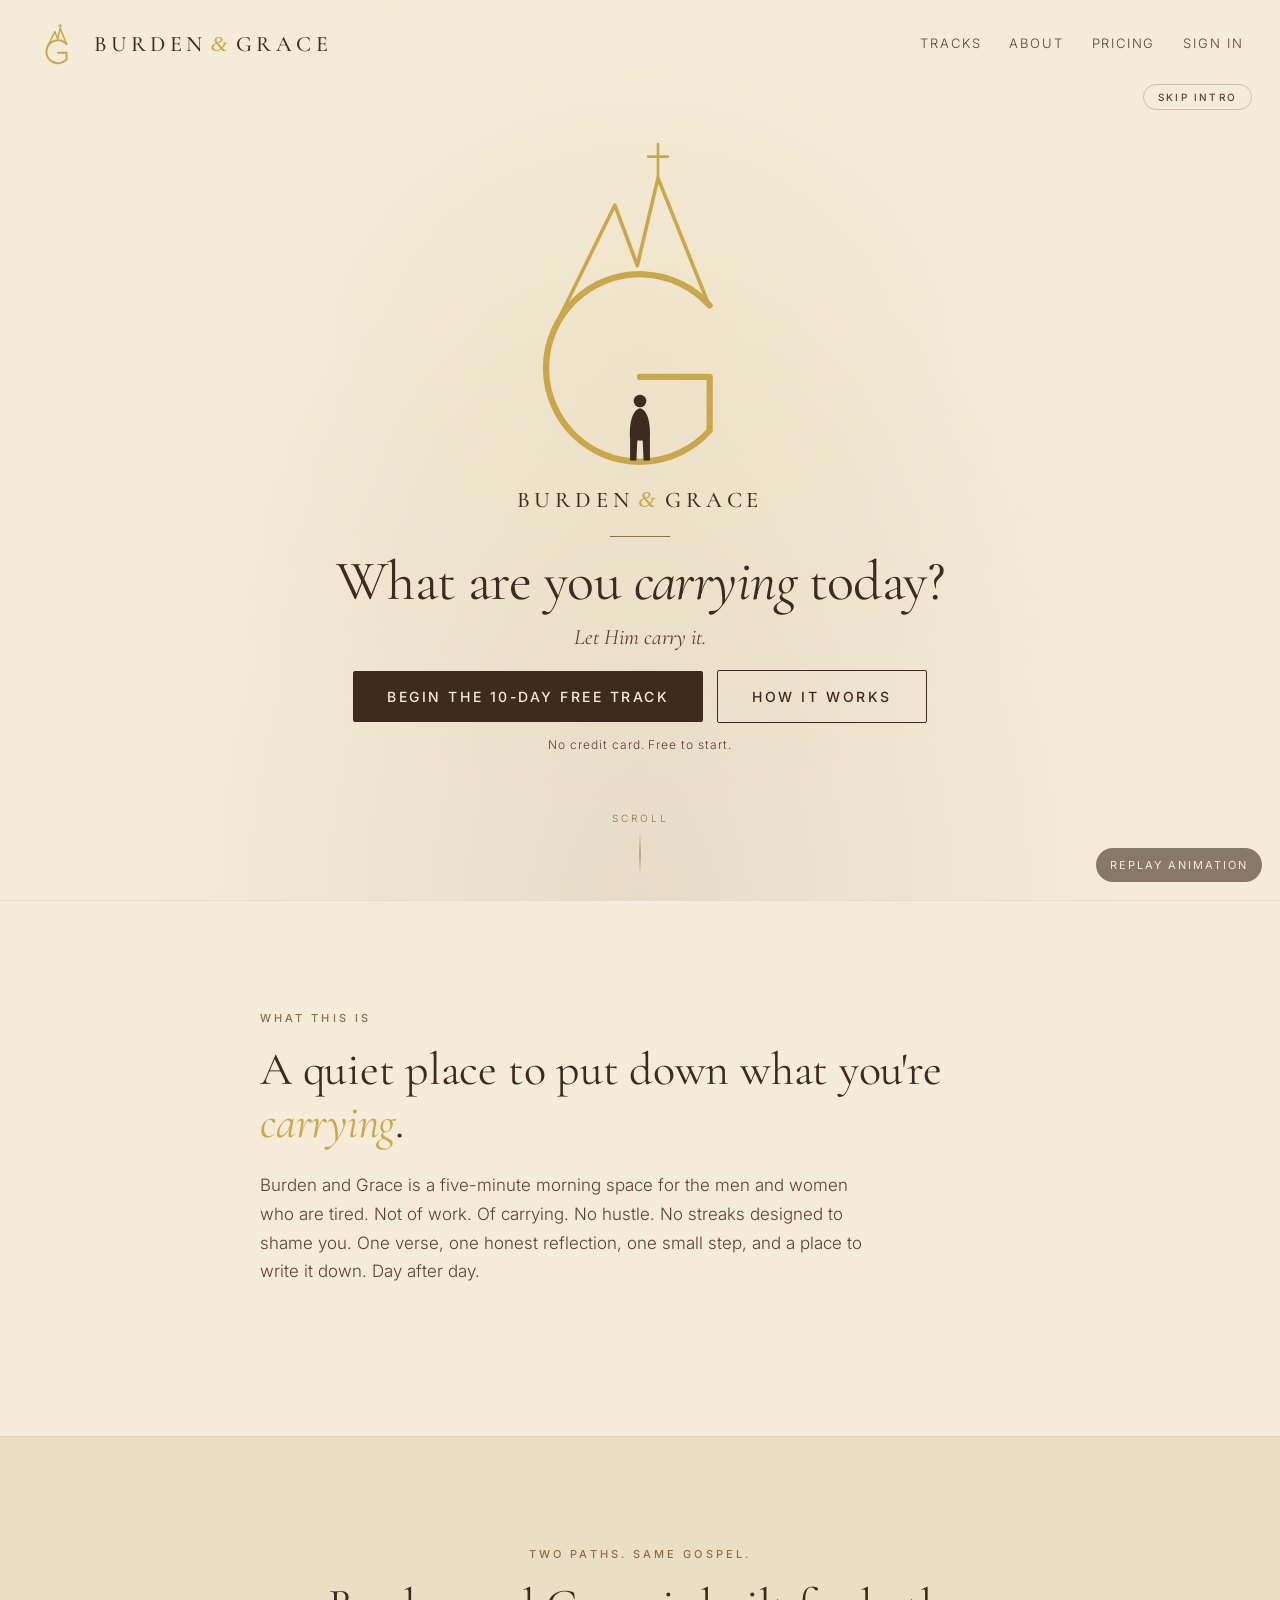
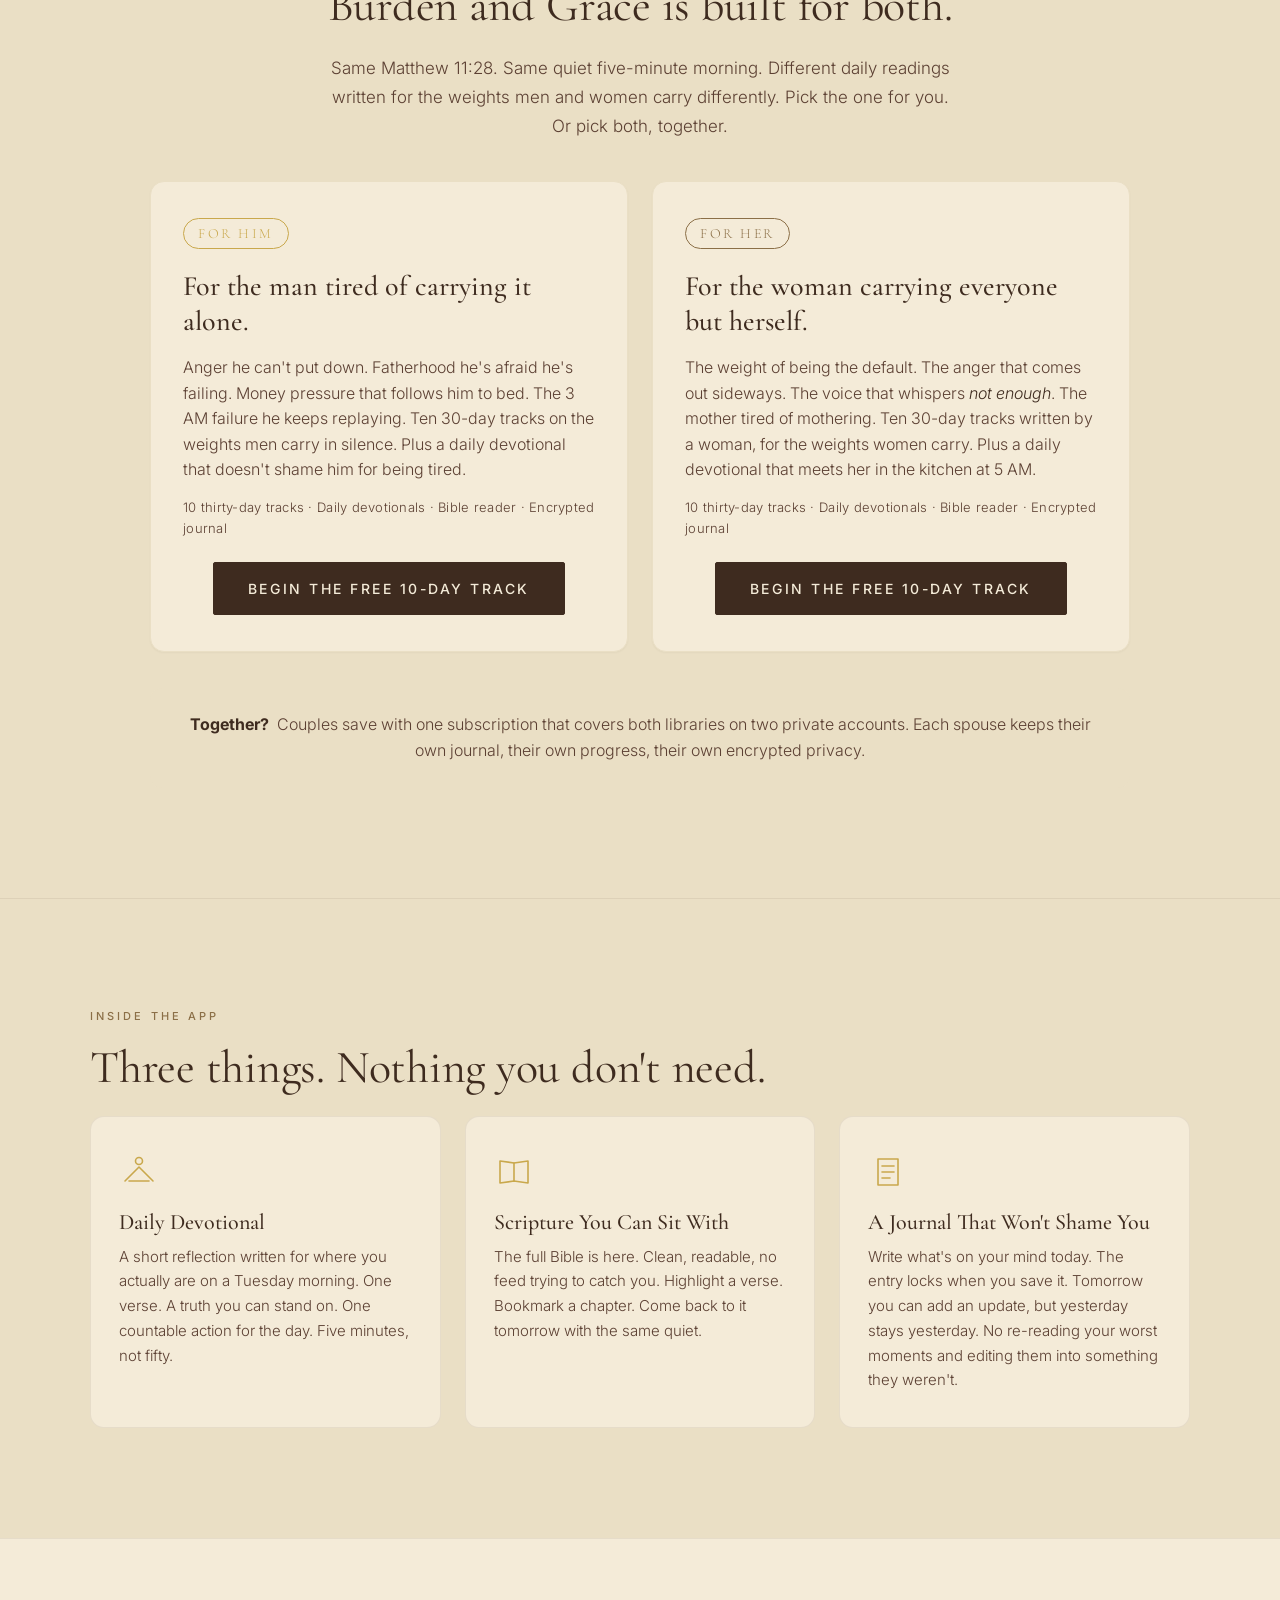
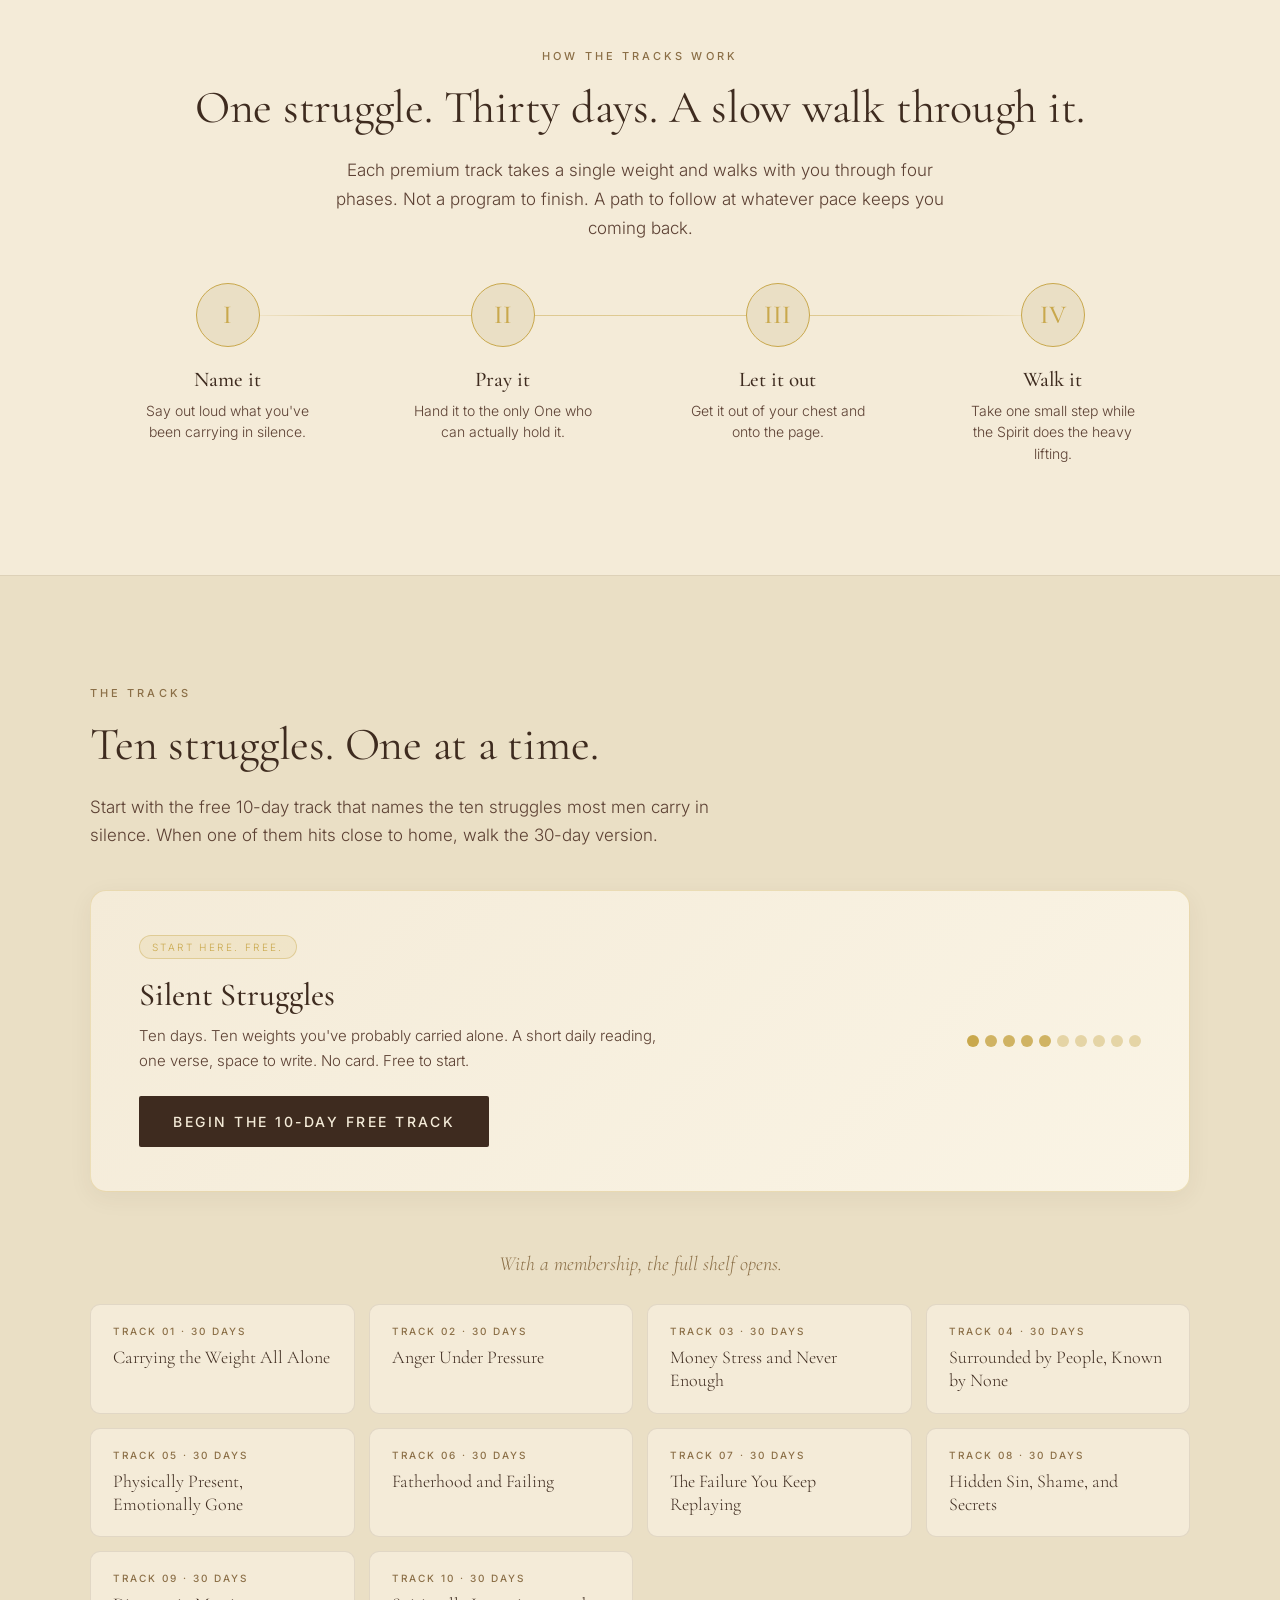
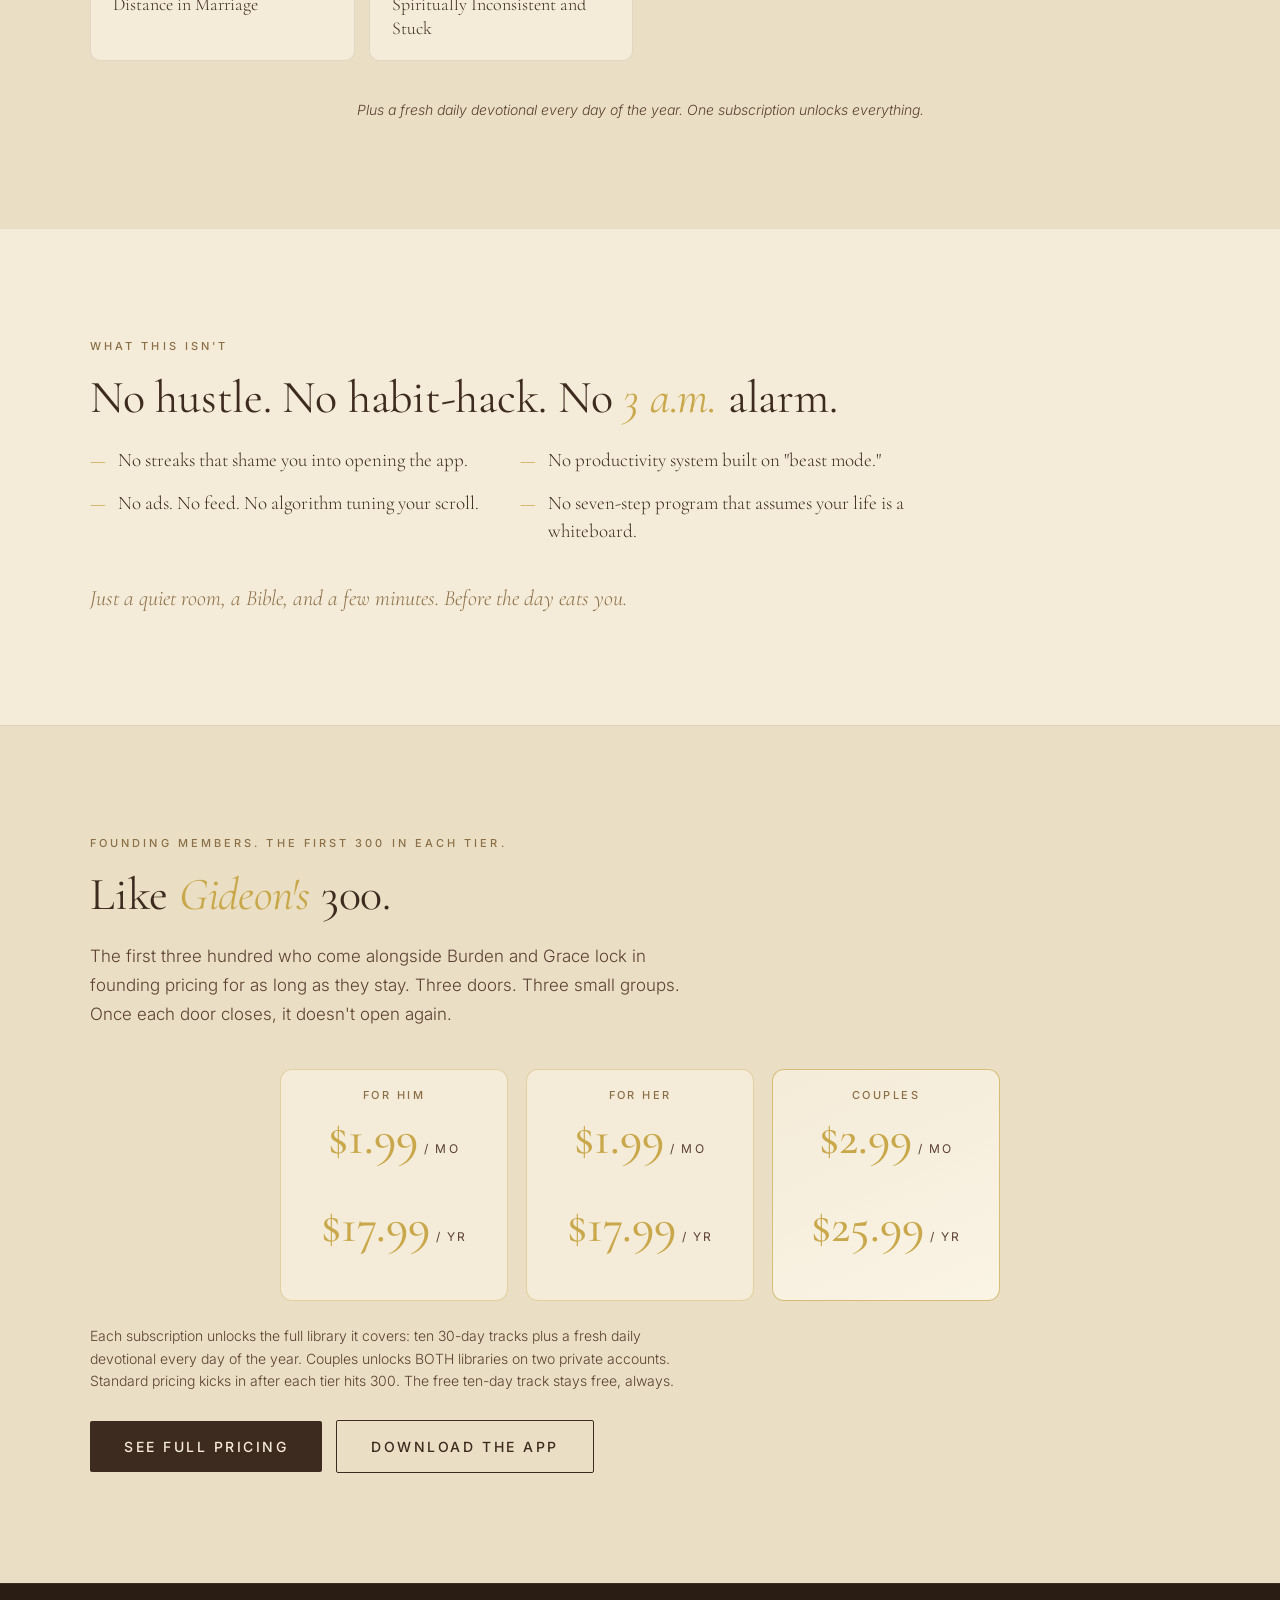
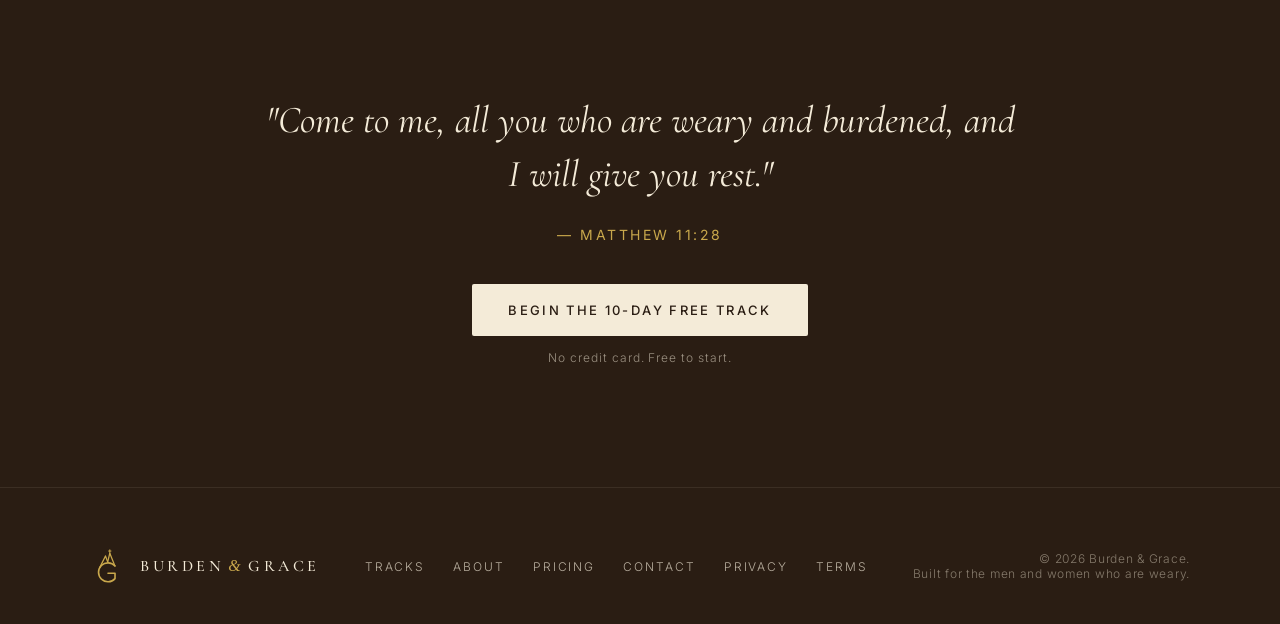
==== index.html @ aeecb47a "Diptych fixes: stronger centering, matching button colors+centering, replace single-tier homepage Gi" ====
<!DOCTYPE html>
<html lang="en">
<head>
<meta charset="UTF-8" />
<meta name="viewport" content="width=device-width, initial-scale=1.0" />
<title>Burden &amp; Grace — A Christian Devotional App for Men and Women Who Are Tired of Carrying</title>
<meta name="description" content="A five-minute morning devotional app for Christian men and women. One verse, one honest reflection, a journal that won't shame you. Free 10-day Silent Struggles track. No credit card.">
<meta name="keywords" content="Christian devotional, devotional for men, devotional for women, men's devotional app, women's devotional app, daily devotional, Bible app, Christian journal app, couples devotional, Matthew 11:28">
<meta name="author" content="Burden &amp; Grace">
<meta name="robots" content="index, follow, max-snippet:-1, max-image-preview:large">
<link rel="canonical" href="https://burdenandgrace.com/">

<!-- Open Graph (Facebook, LinkedIn, iMessage, Slack link previews) -->
<meta property="og:type" content="website">
<meta property="og:site_name" content="Burden &amp; Grace">
<meta property="og:title" content="Burden &amp; Grace — A Christian Devotional App for Men and Women Who Are Tired of Carrying">
<meta property="og:description" content="A five-minute morning devotional for the men and women who are weary. One verse, one honest reflection, a journal that won't shame you. Free 10-day track. No credit card.">
<meta property="og:url" content="https://burdenandgrace.com/">
<meta property="og:image" content="https://burdenandgrace.com/og-image.png">
<meta property="og:image:width" content="1200">
<meta property="og:image:height" content="630">
<meta property="og:image:alt" content="Burden &amp; Grace — Christian devotional app for men and women">
<meta property="og:locale" content="en_US">

<!-- Twitter / X card -->
<meta name="twitter:card" content="summary_large_image">
<meta name="twitter:title" content="Burden &amp; Grace — A Christian Devotional App for Men and Women">
<meta name="twitter:description" content="Five minutes a morning. One verse. An honest reflection. A journal that won't shame you. Built for the men and women who are weary. Free 10-day track.">
<meta name="twitter:image" content="https://burdenandgrace.com/og-image.png">

<!-- Theme color (mobile browser chrome) -->
<meta name="theme-color" content="#F4EAD5">

<link rel="icon" type="image/svg+xml" href="favicon.svg">
<link rel="preconnect" href="https://fonts.googleapis.com">
<link rel="preconnect" href="https://fonts.gstatic.com" crossorigin>
<link href="https://fonts.googleapis.com/css2?family=Cormorant+Garamond:ital,wght@0,400;0,500;0,600;1,400&family=Inter:wght@300;400;500;600&display=swap" rel="stylesheet">
<link rel="stylesheet" href="site.css?v=4">
<script src="waitlist.js" defer></script>
<style>
  /* ===== Home-only: hero, logo animation, drifting words ===== */

  /* On the home page, nav overlays the hero — the overlay modifier is applied inline */
  .home-hero {
    position: relative;
    min-height: 100vh;
    width: 100%;
    display: grid;
    place-items: center;
    overflow: hidden;
    padding: 110px 24px 80px;
  }
  .home-hero::before {
    content: "";
    position: absolute; inset: 0;
    background:
      radial-gradient(ellipse at 50% 40%, rgba(201,168,76,0.08), transparent 60%),
      radial-gradient(ellipse at 50% 100%, rgba(139,111,71,0.12), transparent 55%);
    pointer-events: none;
  }

  /* drifting weight-words */
  .drift { position: absolute; inset: 0; pointer-events: none; overflow: hidden; z-index: 1; }
  .drift span {
    position: absolute;
    font-family: "Cormorant Garamond", Georgia, serif;
    font-style: italic;
    font-weight: 600;
    color: var(--coffee);
    opacity: 0;
    white-space: nowrap;
    transform: translateY(40px);
    animation-name: drift-up;
    animation-timing-function: cubic-bezier(0.22, 0.61, 0.36, 1);
    animation-fill-mode: forwards;
    animation-iteration-count: 1;
  }
  @keyframes drift-up {
    0%   { opacity: 0; transform: translateY(40px); }
    25%  { opacity: 0.28; }
    60%  { opacity: 0.28; }
    100% { opacity: 0; transform: translateY(-120px); }
  }

  .hero-inner {
    position: relative;
    z-index: 2;
    text-align: center;
    max-width: 820px;
    width: 100%;
    display: flex; flex-direction: column; align-items: center;
  }

  /* ===== Logo Animation Stage ===== */
  .logo-stage {
    position: relative;
    width: min(440px, 86vw);
    height: 310px;
    margin: 0 auto;
    overflow: visible;
  }
  .logo-scene { position: relative; width: 100%; height: 100%; }
  .shape {
    position: absolute;
    top: 65%;
    left: 50%;
    transform-origin: center center;
  }

  #figure {
    width: 36px; height: 72px;
    z-index: 5;
    animation:
      figure-walk 1s cubic-bezier(.25,.1,.25,1) forwards,
      figure-story 3.5s 1s forwards;
  }
  .sweat { opacity: 0; transform-origin: center; transform-box: fill-box; }
  .s1 { animation: sweat-drop 3.5s 1s ease-in both; }
  .s2 { animation: sweat-drop 3.5s 1.12s ease-in both; }
  .s3 { animation: sweat-drop 3.5s 1.24s ease-in both; }

  #burden {
    width: 180px; height: 162px;
    z-index: 3;
    animation:
      burden-motion 3.5s 1s both,
      burden-fade 0.7s 1s ease-out both;
  }
  #grace {
    width: 250px; height: 250px;
    z-index: 1;
    animation:
      grace-slide 2.25s 2s cubic-bezier(.25,.1,.25,1) both,
      grace-fade 1.25s 2s ease-out both;
  }
  #burden path, #burden line, #grace path { stroke: var(--gold); }

  @keyframes figure-walk {
    0%   { transform: translate(-50%,-50%) translate(-190px, 60px) scaleY(1); opacity: 0.6; }
    100% { transform: translate(-50%,-50%) translate(0, 60px) scaleY(1); opacity: 1; }
  }

  @keyframes figure-story {
    0%   { transform: translate(-50%,-50%) translate(0,60px) scaleY(1);
           animation-timing-function: cubic-bezier(.4,0,.2,1); }
    42%  { transform: translate(-50%,-50%) translate(0,66px) scaleY(.92);
           animation-timing-function: linear; }
    50%  { transform: translate(-50%,-50%) translate(0,66px) scaleY(.92);
           animation-timing-function: cubic-bezier(.4,0,.2,1); }
    100% { transform: translate(-50%,-50%) translate(0,60px) scaleY(1); }
  }

  @keyframes burden-motion {
    0%   { transform: translate(-50%,-50%) translate(0,-240px) scale(.7);
           animation-timing-function: cubic-bezier(.4,0,.35,.9); }
    34%  { transform: translate(-50%,-50%) translate(0,18px) scale(1);
           animation-timing-function: linear; }
    50%  { transform: translate(-50%,-50%) translate(0,18px) scale(1);
           animation-timing-function: cubic-bezier(.3,0,.15,1); }
    100% { transform: translate(-50%,-50%) translate(0,-125px) scale(1); }
  }

  @keyframes burden-fade { 0% {opacity:0} 100% {opacity:1} }

  @keyframes grace-slide {
    0%   { transform: translate(-50%,-50%) translate(340px,0) scale(.85); }
    100% { transform: translate(-50%,-50%) translate(0,0) scale(1); }
  }
  @keyframes grace-fade { 0% {opacity:0} 100% {opacity:1} }

  @keyframes sweat-drop {
    0%,40%  { opacity: 0; transform: translateY(0) scale(1); }
    50%     { opacity: .85; transform: translateY(0) scale(1); }
    64%     { opacity: .8; transform: translateY(12px) scale(1.05); }
    78%,100%{ opacity: 0; transform: translateY(22px) scale(.9); }
  }

  /* Wordmark below animation */
  .wordmark {
    display: block;
    width: min(320px, 78vw);
    height: auto;
    margin-top: 4px;
    opacity: 0;
    animation: fade-in-up 1.1s 3.3s ease-out forwards;
  }
  .divider {
    width: 60px;
    height: 1px;
    background: var(--bronze);
    opacity: 0;
    margin: 18px auto 14px;
    animation: fade-in 0.8s 3.8s ease-out forwards;
  }
  .prompt {
    font-family: "Cormorant Garamond", Georgia, serif;
    font-weight: 400;
    font-size: clamp(32px, 5vw, 56px);
    line-height: 1.08;
    letter-spacing: -0.01em;
    color: var(--coffee);
    margin: 0;
    opacity: 0;
    animation: fade-in-up 1.1s 4.1s ease-out forwards;
  }
  .prompt em { font-style: italic; color: var(--coffee); }
  .tagline {
    font-family: "Cormorant Garamond", Georgia, serif;
    font-style: italic;
    font-weight: 400;
    font-size: clamp(17px, 2vw, 22px);
    color: var(--coffee-soft);
    margin: 12px 0 6px;
    opacity: 0;
    animation: fade-in-up 1.1s 4.5s ease-out forwards;
  }
  .home-hero .cta-row {
    justify-content: center;
    opacity: 0;
    animation: fade-in-up 1.1s 4.9s ease-out forwards;
  }
  .home-hero .fine {
    opacity: 0;
    animation: fade-in 1s 5.2s ease-out forwards;
  }
  .scroll-hint {
    position: absolute; bottom: 24px; left: 50%;
    transform: translateX(-50%);
    display: flex; flex-direction: column; align-items: center; gap: 8px;
    opacity: 0;
    animation: fade-in 1s 5.5s ease-out forwards;
    z-index: 3;
  }
  .scroll-hint span { font-size: 10px; letter-spacing: 0.3em; text-transform: uppercase; color: var(--bronze); }
  .scroll-hint .bar {
    width: 1px; height: 44px;
    background: linear-gradient(to bottom, transparent, var(--bronze), transparent);
    animation: breathe 3.4s ease-in-out infinite;
  }
  @keyframes breathe { 0%,100%{opacity:.5;transform:scaleY(.9)} 50%{opacity:1;transform:scaleY(1.1)} }
  @keyframes fade-in { from {opacity:0} to {opacity:1} }
  @keyframes fade-in-up { from {opacity:0;transform:translateY(10px)} to {opacity:1;transform:translateY(0)} }

  /* Skip intro button */
  .skip-btn {
    position: absolute;
    top: 84px; right: 28px;
    background: transparent;
    color: var(--coffee-soft);
    border: 1px solid rgba(62,43,31,.22);
    padding: 6px 14px;
    border-radius: 999px;
    font-size: 10px;
    letter-spacing: 0.22em;
    text-transform: uppercase;
    font-family: "Inter", sans-serif;
    font-weight: 500;
    cursor: pointer;
    opacity: 0;
    animation: fade-in .5s .4s ease-out forwards;
    transition: background .2s, color .2s, border-color .2s;
    z-index: 25;
  }
  .skip-btn:hover { background: var(--coffee); color: var(--cream); border-color: var(--coffee); }

  /* Skip / replay state */
  body.skip-intro #figure,
  body.skip-intro #burden,
  body.skip-intro #grace,
  body.skip-intro .wordmark,
  body.skip-intro .divider,
  body.skip-intro .prompt,
  body.skip-intro .tagline,
  body.skip-intro .home-hero .cta-row,
  body.skip-intro .home-hero .fine,
  body.skip-intro .scroll-hint {
    animation: none !important;
    opacity: 1 !important;
  }
  body.skip-intro #figure { transform: translate(-50%,-50%) translate(0,60px) !important; }
  body.skip-intro #burden { transform: translate(-50%,-50%) translate(0,-125px) !important; }
  body.skip-intro #grace  { transform: translate(-50%,-50%) translate(0,0) !important; }
  body.skip-intro .sweat { opacity: 0 !important; }
  body.skip-intro .skip-btn { display: none !important; }

  /* ===== Home-only sections ===== */
  .intro h2 { max-width: 780px; }
  .intro p.lead { font-size: 19px; max-width: 680px; }

  .pillar-grid {
    display: grid;
    grid-template-columns: repeat(3, 1fr);
    gap: 24px;
    margin-top: 20px;
  }
  .pillar {
    background: var(--cream);
    border: 1px solid rgba(62,43,31,0.08);
    border-radius: 14px;
    padding: 34px 28px;
    transition: transform .25s ease, border-color .25s ease, box-shadow .25s ease;
  }
  .pillar:hover {
    transform: translateY(-3px);
    border-color: rgba(201,168,76,0.5);
    box-shadow: 0 8px 22px rgba(62,43,31,0.08);
  }
  .pillar-mark { display: block; width: 40px; height: 40px; margin-bottom: 18px; }
  .pillar h3 {
    font-family: "Cormorant Garamond", Georgia, serif;
    font-weight: 500;
    font-size: 22px;
    color: var(--coffee);
    margin: 0 0 10px;
  }
  .pillar p {
    font-size: 15px;
    line-height: 1.65;
    color: var(--coffee-soft);
    margin: 0;
  }

  .arc-grid {
    display: grid;
    grid-template-columns: repeat(4, 1fr);
    gap: 0;
    margin-top: 40px;
    position: relative;
  }
  .arc-grid::before {
    content: "";
    position: absolute;
    top: 32px;
    left: 12.5%;
    right: 12.5%;
    height: 1px;
    background: linear-gradient(90deg, transparent, rgba(201,168,76,0.5) 15%, rgba(201,168,76,0.5) 85%, transparent);
    z-index: 0;
  }
  .phase {
    position: relative;
    z-index: 1;
    padding: 0 18px;
    text-align: center;
  }
  .phase-num {
    display: inline-flex;
    align-items: center;
    justify-content: center;
    width: 64px; height: 64px;
    border-radius: 999px;
    background: var(--cream-deep);
    border: 1.5px solid var(--gold);
    color: var(--gold);
    font-family: "Cormorant Garamond", Georgia, serif;
    font-size: 26px;
    font-weight: 500;
    margin-bottom: 20px;
  }
  .phase h3 {
    font-family: "Cormorant Garamond", Georgia, serif;
    font-weight: 500;
    font-size: 21px;
    color: var(--coffee);
    margin: 0 0 8px;
  }
  .phase p {
    font-size: 14px;
    line-height: 1.55;
    color: var(--coffee-soft);
    margin: 0;
    max-width: 180px;
    margin-left: auto;
    margin-right: auto;
  }

  .free-track {
    display: grid;
    grid-template-columns: 1fr auto;
    align-items: center;
    gap: 40px;
    background: linear-gradient(135deg, var(--cream) 0%, #FAF4E5 100%);
    border: 1px solid rgba(201,168,76,0.3);
    border-radius: 16px;
    padding: 44px 48px;
    margin: 28px 0 60px;
    box-shadow: 0 6px 24px rgba(62,43,31,0.06);
  }
  .free-tag {
    display: inline-block;
    font-family: "Inter", sans-serif;
    font-size: 10px;
    letter-spacing: 0.24em;
    text-transform: uppercase;
    color: var(--gold);
    background: rgba(201,168,76,0.12);
    border: 1px solid rgba(201,168,76,0.4);
    border-radius: 999px;
    padding: 5px 12px;
    margin-bottom: 16px;
  }
  .free-track h3 {
    font-family: "Cormorant Garamond", Georgia, serif;
    font-weight: 500;
    font-size: 32px;
    color: var(--coffee);
    margin: 0 0 10px;
  }
  .free-track p {
    font-size: 15px;
    line-height: 1.65;
    color: var(--coffee-soft);
    max-width: 540px;
    margin: 0 0 22px;
  }
  .free-track-visual { display: flex; align-items: center; gap: 6px; }
  .free-track-dot {
    width: 12px; height: 12px; border-radius: 999px;
    background: var(--gold);
    opacity: 0.85;
  }
  .free-track-dot:nth-child(1) { opacity: 1; }
  .free-track-dot:nth-child(n+6) { opacity: 0.4; }

  .shelf-divider {
    font-family: "Cormorant Garamond", Georgia, serif;
    font-style: italic;
    font-size: 20px;
    color: var(--bronze);
    text-align: center;
    margin: 0 0 28px;
  }
  .tracks {
    display: grid;
    grid-template-columns: repeat(auto-fit, minmax(260px, 1fr));
    gap: 14px;
  }
  .track {
    background: var(--cream);
    border: 1px solid rgba(62,43,31,0.1);
    border-radius: 10px;
    padding: 20px 22px;
    text-align: left;
    font-family: "Cormorant Garamond", Georgia, serif;
    font-size: 18px;
    color: var(--coffee);
    line-height: 1.3;
    transition: transform .2s, border-color .2s, box-shadow .2s;
    cursor: pointer;
    text-decoration: none;
    display: block;
  }
  .track:hover {
    transform: translateY(-2px);
    border-color: var(--gold);
    box-shadow: 0 4px 14px rgba(62,43,31,0.06);
  }
  .track small {
    display: block;
    font-family: "Inter", sans-serif;
    font-size: 10px;
    letter-spacing: 0.2em;
    text-transform: uppercase;
    color: var(--bronze);
    margin-bottom: 8px;
    font-weight: 500;
  }
  .shelf-fine {
    text-align: center;
    font-size: 14px;
    color: var(--coffee-soft);
    margin: 40px 0 0;
    font-style: italic;
  }

  .not-list {
    display: grid;
    grid-template-columns: 1fr 1fr;
    gap: 14px 40px;
    max-width: 820px;
    margin: 20px 0 36px;
  }
  .not-item {
    font-family: "Cormorant Garamond", Georgia, serif;
    font-size: 19px;
    line-height: 1.5;
    color: var(--coffee);
    display: flex;
    gap: 12px;
  }
  .not-item .x { color: var(--gold); flex-shrink: 0; font-weight: 400; }
  .not-closing {
    font-family: "Cormorant Garamond", Georgia, serif;
    font-style: italic;
    font-size: 22px;
    color: var(--bronze);
    max-width: 680px;
    line-height: 1.5;
    margin: 0;
  }

  .founding .price-row {
    display: flex;
    gap: 40px;
    margin: 10px 0 32px;
    align-items: baseline;
    flex-wrap: wrap;
  }
  .founding .price {
    font-family: "Cormorant Garamond", Georgia, serif;
    font-size: 48px;
    color: var(--gold);
    font-weight: 500;
    line-height: 1;
  }
  .founding .price small {
    display: inline-block;
    font-family: "Inter", sans-serif;
    font-size: 12px;
    letter-spacing: 0.18em;
    text-transform: uppercase;
    color: var(--coffee-soft);
    margin-left: 6px;
    font-weight: 400;
  }
  .founding .cta-row { margin-top: 8px; }
  .founding .founding-meta {
    font-size: 14px;
    color: var(--coffee-soft);
    max-width: 620px;
    line-height: 1.6;
    margin: 0 0 28px;
  }
  .founding .founding-meta strong { color: var(--coffee); font-weight: 500; }

  .closing { padding: 130px 32px; }
  .closing blockquote {
    font-family: "Cormorant Garamond", Georgia, serif;
    font-size: clamp(26px, 3.4vw, 38px);
    font-style: italic;
    font-weight: 400;
    line-height: 1.4;
    color: var(--cream);
    margin: 0 auto 40px;
    max-width: 780px;
    padding: 0;
    border: 0;
  }
  .closing blockquote cite {
    display: block;
    font-size: 14px;
    font-style: normal;
    letter-spacing: 0.18em;
    text-transform: uppercase;
    color: var(--gold);
    margin-top: 24px;
    font-family: "Inter", sans-serif;
  }

  .replay {
    position: fixed;
    bottom: 18px; right: 18px;
    background: rgba(62,43,31,0.85);
    color: var(--cream);
    border: none;
    padding: 10px 14px;
    border-radius: 999px;
    font-size: 11px;
    letter-spacing: 0.18em;
    text-transform: uppercase;
    cursor: pointer;
    font-family: "Inter", sans-serif;
    z-index: 50;
    opacity: 0.7;
    transition: opacity .2s;
  }
  .replay:hover { opacity: 1; }

  @media (max-width: 900px) {
    .pillar-grid { grid-template-columns: 1fr; gap: 16px; }
    .arc-grid { grid-template-columns: repeat(2, 1fr); row-gap: 40px; }
    .arc-grid::before { display: none; }
    .free-track { grid-template-columns: 1fr; padding: 32px 28px; gap: 24px; }
    .free-track-visual { justify-content: flex-start; }
    .not-list { grid-template-columns: 1fr; gap: 12px; }
    .founding .price-row { gap: 24px; }
    .founding .price { font-size: 38px; }
  }
  @media (max-width: 600px) {
    .logo-stage { height: 260px; }
    .home-hero { padding: 90px 20px 80px; }
    .skip-btn { top: 70px; right: 16px; }
    .closing { padding: 90px 24px; }
    .free-track { padding: 28px 22px; }
    .not-item { font-size: 17px; }
  }
</style>

<!-- ============ JSON-LD STRUCTURED DATA ============ -->
<!-- Tells Google, Bing, and AI answer engines exactly what this site is,
     what the app does, who makes it, and what pages exist. This is the
     raw data behind rich results (the card-style search hits with stars,
     FAQ drop-downs, etc.) and behind AI answers that cite sources. -->

<script type="application/ld+json">
{
  "@context": "https://schema.org",
  "@graph": [
    {
      "@type": "Organization",
      "@id": "https://burdenandgrace.com/#organization",
      "name": "Burden & Grace",
      "alternateName": "Burden and Grace",
      "url": "https://burdenandgrace.com/",
      "logo": {
        "@type": "ImageObject",
        "url": "https://burdenandgrace.com/favicon.svg",
        "width": 400,
        "height": 400
      },
      "description": "A Christian devotional app for men who are tired of carrying. Five minutes a morning — one verse, one honest reflection, a journal that won't shame you.",
      "email": "support@burdenandgrace.com",
      "sameAs": []
    },
    {
      "@type": "WebSite",
      "@id": "https://burdenandgrace.com/#website",
      "url": "https://burdenandgrace.com/",
      "name": "Burden & Grace",
      "description": "A Christian devotional app for men who are tired of carrying.",
      "publisher": { "@id": "https://burdenandgrace.com/#organization" },
      "inLanguage": "en-US"
    },
    {
      "@type": "MobileApplication",
      "@id": "https://burdenandgrace.com/#app",
      "name": "Burden & Grace",
      "operatingSystem": "iOS, Android",
      "applicationCategory": "LifestyleApplication",
      "applicationSubCategory": "Christian Devotional",
      "description": "A five-minute morning devotional app for Christian men. Daily devotionals, a clean Bible reader, and an append-only journal. Ten 30-day tracks on the struggles men carry in silence, plus a free 10-day Silent Struggles track.",
      "url": "https://burdenandgrace.com/",
      "author": { "@id": "https://burdenandgrace.com/#organization" },
      "publisher": { "@id": "https://burdenandgrace.com/#organization" },
      "inLanguage": "en-US",
      "audience": {
        "@type": "Audience",
        "audienceType": "Christian men"
      },
      "offers": [
        {
          "@type": "Offer",
          "name": "Free 10-day Silent Struggles track",
          "price": "0",
          "priceCurrency": "USD",
          "availability": "https://schema.org/InStock"
        },
        {
          "@type": "Offer",
          "name": "Founding Member — Monthly",
          "price": "1.99",
          "priceCurrency": "USD",
          "availability": "https://schema.org/LimitedAvailability",
          "description": "Founding pricing for the first 300 members, locked as long as subscription is active."
        },
        {
          "@type": "Offer",
          "name": "Founding Member — Yearly",
          "price": "17.99",
          "priceCurrency": "USD",
          "availability": "https://schema.org/LimitedAvailability"
        },
        {
          "@type": "Offer",
          "name": "Standard — Monthly",
          "price": "3.99",
          "priceCurrency": "USD",
          "availability": "https://schema.org/InStock"
        },
        {
          "@type": "Offer",
          "name": "Standard — Yearly",
          "price": "39.99",
          "priceCurrency": "USD",
          "availability": "https://schema.org/InStock"
        }
      ]
    }
  ]
}
</script>

</head>
<body>

<nav class="site-nav overlay">
  <a class="brand" href="index.html">
    <svg class="brand-mark" viewBox="0 0 400 400" aria-hidden="true">
      <g stroke="#C9A84C" fill="none" stroke-linejoin="round" stroke-linecap="round">
        <path d="M 108 218 L 172 88 L 197 155" stroke-width="14"/>
        <path d="M 197 155 L 220 58 L 277 200" stroke-width="14"/>
        <line x1="220" y1="20" x2="220" y2="62" stroke-width="11"/>
        <line x1="207" y1="34" x2="233" y2="34" stroke-width="11"/>
      </g>
      <g transform="translate(60 130)">
        <path d="M 218 70 A 105 105 0 1 0 218 210 L 218 150 L 140 150" stroke="#C9A84C" stroke-width="18" fill="none" stroke-linecap="round" stroke-linejoin="round"/>
      </g>
    </svg>
    <span class="brand-word">BURDEN<span class="amp">&amp;</span>GRACE</span>
  </a>
  <button class="nav-toggle" aria-label="Open menu" aria-expanded="false" aria-controls="nav-links">
    <svg class="icon-open" viewBox="0 0 24 24" fill="none" stroke="currentColor" stroke-width="2" stroke-linecap="round" aria-hidden="true">
      <line x1="4" y1="7" x2="20" y2="7"/><line x1="4" y1="12" x2="20" y2="12"/><line x1="4" y1="17" x2="20" y2="17"/>
    </svg>
    <svg class="icon-close" viewBox="0 0 24 24" fill="none" stroke="currentColor" stroke-width="2" stroke-linecap="round" aria-hidden="true">
      <line x1="6" y1="6" x2="18" y2="18"/><line x1="18" y1="6" x2="6" y2="18"/>
    </svg>
  </button>
  <div class="nav-links" id="nav-links">
    <a href="tracks.html">Tracks</a>
    <a href="about.html">About</a>
    <a href="pricing.html">Pricing</a>
    <a href="#" data-waitlist="sign_in">Sign in</a>
  </div>
</nav>

<button class="skip-btn" id="skip" aria-label="Skip intro">Skip intro</button>

<section class="home-hero">
  <div class="drift" id="drift"></div>

  <div class="hero-inner">
    <div class="logo-stage">
      <div class="logo-scene">
        <svg id="figure" class="shape" viewBox="0 0 40 80">
          <circle cx="20" cy="10" r="7" fill="#3E2B1F"/>
          <path d="M 20 18 C 11 20 8 36 9 52 L 9 76 L 16 76 L 17 54 L 23 54 L 24 76 L 31 76 L 31 52 C 32 36 29 20 20 18 Z" fill="#3E2B1F"/>
          <path class="sweat s1" d="M 10 12 Q 11 15 10 17 Q 9 15 10 12 Z" fill="#8FA8C4"/>
          <path class="sweat s2" d="M 30 13 Q 31 16 30 18 Q 29 16 30 13 Z" fill="#8FA8C4"/>
          <path class="sweat s3" d="M 20 4 Q 21 7 20 9 Q 19 7 20 4 Z" fill="#8FA8C4"/>
        </svg>

        <svg id="burden" class="shape" viewBox="0 0 200 180" overflow="visible">
          <path d="M 8 178 L 72 48 L 97 115" fill="none" stroke-width="4" stroke-linejoin="round" stroke-linecap="round"/>
          <path d="M 97 115 L 120 18 L 177 160" fill="none" stroke-width="4" stroke-linejoin="round" stroke-linecap="round"/>
          <line x1="120" y1="-20" x2="120" y2="22" stroke-width="3" stroke-linecap="round"/>
          <line x1="109" y1="-6"  x2="131" y2="-6" stroke-width="3" stroke-linecap="round"/>
        </svg>

        <svg id="grace" class="shape" viewBox="0 0 280 280">
          <path d="M 218 70 A 105 105 0 1 0 218 210 L 218 150 L 140 150" fill="none" stroke-width="7" stroke-linecap="round" stroke-linejoin="round"/>
        </svg>
      </div>
    </div>

    <svg class="wordmark" viewBox="0 0 400 48" preserveAspectRatio="xMidYMid meet" role="img" aria-label="Burden and Grace">
      <text x="200" y="34" text-anchor="middle"
            font-family="'Cormorant Garamond', Georgia, 'Times New Roman', serif"
            font-size="28" font-weight="500" letter-spacing="6" fill="#3E2B1F">
        <tspan>BURDEN</tspan><tspan font-family="Georgia, 'Times New Roman', serif" font-style="italic" font-weight="400" fill="#C9A84C" dx="6" dy="0">&amp;</tspan><tspan dx="6" dy="0">GRACE</tspan>
      </text>
    </svg>

    <div class="divider" aria-hidden="true"></div>

    <h1 class="prompt">What are you <em>carrying</em> today?</h1>
    <p class="tagline">Let Him carry it.</p>
    <div class="cta-row">
      <a href="#" class="cta" data-waitlist="free_track">Begin the 10-day free track</a>
      <a href="about.html" class="cta secondary">How it works</a>
    </div>
    <p class="fine">No credit card. Free to start.</p>
  </div>

  <div class="scroll-hint">
    <span>Scroll</span>
    <div class="bar"></div>
  </div>
</section>

<!-- ============ INTRO ============ -->
<section class="block intro">
  <div class="container narrow">
    <p class="eyebrow">What this is</p>
    <h2>A quiet place to put down what you're <em>carrying</em>.</h2>
    <p class="lead">Burden and Grace is a five-minute morning space for the men and women who are tired. Not of work. Of carrying. No hustle. No streaks designed to shame you. One verse, one honest reflection, one small step, and a place to write it down. Day after day.</p>
  </div>
</section>

<!-- ============ FOR HIM / FOR HER DIPTYCH ============ -->
<section class="block alt diptych">
  <div class="container">
    <p class="eyebrow center-text">Two paths. Same gospel.</p>
    <h2 class="center-text">Burden and Grace is built for both.</h2>
    <p class="lead center-text diptych-intro">Same Matthew 11:28. Same quiet five-minute morning. Different daily readings written for the weights men and women carry differently. Pick the one for you. Or pick both, together.</p>

    <div class="diptych-grid">
      <!-- For Him card -->
      <div class="diptych-card">
        <div class="diptych-tag">For Him</div>
        <h3>For the man tired of carrying it alone.</h3>
        <p>Anger he can't put down. Fatherhood he's afraid he's failing. Money pressure that follows him to bed. The 3 AM failure he keeps replaying. Ten 30-day tracks on the weights men carry in silence. Plus a daily devotional that doesn't shame him for being tired.</p>
        <p class="diptych-meta">10 thirty-day tracks · Daily devotionals · Bible reader · Encrypted journal</p>
        <a class="cta" href="tracks.html">Begin the Free 10-Day Track</a>
      </div>

      <!-- For Her card -->
      <div class="diptych-card">
        <div class="diptych-tag soft">For Her</div>
        <h3>For the woman carrying everyone but herself.</h3>
        <p>The weight of being the default. The anger that comes out sideways. The voice that whispers <em>not enough</em>. The mother tired of mothering. Ten 30-day tracks written by a woman, for the weights women carry. Plus a daily devotional that meets her in the kitchen at 5 AM.</p>
        <p class="diptych-meta">10 thirty-day tracks · Daily devotionals · Bible reader · Encrypted journal</p>
        <a class="cta secondary" href="#" data-waitlist="women_waitlist">Begin the Free 10-Day Track</a>
      </div>
    </div>

    <!-- Couples row -->
    <div class="couples-row">
      <p class="couples-line"><strong>Together?</strong> &nbsp;Couples save with one subscription that covers both libraries on two private accounts. Each spouse keeps their own journal, their own progress, their own encrypted privacy.</p>
    </div>
  </div>
</section>

<!-- ============ THREE PILLARS ============ -->
<section class="block alt pillars">
  <div class="container">
    <p class="eyebrow">Inside the app</p>
    <h2>Three things. Nothing you don't need.</h2>
    <div class="pillar-grid">
      <div class="pillar">
        <svg class="pillar-mark" viewBox="0 0 40 40" aria-hidden="true">
          <g stroke="#C9A84C" stroke-width="1.6" fill="none" stroke-linecap="round" stroke-linejoin="round">
            <path d="M 6 30 L 20 16 L 34 30"/>
            <circle cx="20" cy="10" r="3.5"/>
            <line x1="10" y1="30" x2="30" y2="30"/>
          </g>
        </svg>
        <h3>Daily Devotional</h3>
        <p>A short reflection written for where you actually are on a Tuesday morning. One verse. A truth you can stand on. One countable action for the day. Five minutes, not fifty.</p>
      </div>
      <div class="pillar">
        <svg class="pillar-mark" viewBox="0 0 40 40" aria-hidden="true">
          <g stroke="#C9A84C" stroke-width="1.6" fill="none" stroke-linecap="round" stroke-linejoin="round">
            <path d="M 6 10 L 20 12 L 34 10 L 34 32 L 20 30 L 6 32 Z"/>
            <line x1="20" y1="12" x2="20" y2="30"/>
          </g>
        </svg>
        <h3>Scripture You Can Sit With</h3>
        <p>The full Bible is here. Clean, readable, no feed trying to catch you. Highlight a verse. Bookmark a chapter. Come back to it tomorrow with the same quiet.</p>
      </div>
      <div class="pillar">
        <svg class="pillar-mark" viewBox="0 0 40 40" aria-hidden="true">
          <g stroke="#C9A84C" stroke-width="1.6" fill="none" stroke-linecap="round" stroke-linejoin="round">
            <path d="M 10 8 L 30 8 L 30 34 L 10 34 Z"/>
            <line x1="14" y1="15" x2="26" y2="15"/>
            <line x1="14" y1="21" x2="26" y2="21"/>
            <line x1="14" y1="27" x2="22" y2="27"/>
          </g>
        </svg>
        <h3>A Journal That Won't Shame You</h3>
        <p>Write what's on your mind today. The entry locks when you save it. Tomorrow you can add an update, but yesterday stays yesterday. No re-reading your worst moments and editing them into something they weren't.</p>
      </div>
    </div>
  </div>
</section>

<!-- ============ 4-PHASE ARC ============ -->
<section class="block arc center">
  <div class="container">
    <p class="eyebrow">How the tracks work</p>
    <h2>One struggle. Thirty days. A slow walk through it.</h2>
    <p class="lead">Each premium track takes a single weight and walks with you through four phases. Not a program to finish. A path to follow at whatever pace keeps you coming back.</p>
    <div class="arc-grid">
      <div class="phase">
        <span class="phase-num">I</span>
        <h3>Name it</h3>
        <p>Say out loud what you've been carrying in silence.</p>
      </div>
      <div class="phase">
        <span class="phase-num">II</span>
        <h3>Pray it</h3>
        <p>Hand it to the only One who can actually hold it.</p>
      </div>
      <div class="phase">
        <span class="phase-num">III</span>
        <h3>Let it out</h3>
        <p>Get it out of your chest and onto the page.</p>
      </div>
      <div class="phase">
        <span class="phase-num">IV</span>
        <h3>Walk it</h3>
        <p>Take one small step while the Spirit does the heavy lifting.</p>
      </div>
    </div>
  </div>
</section>

<!-- ============ TRACK SHELF ============ -->
<section class="block alt shelf">
  <div class="container">
    <p class="eyebrow">The tracks</p>
    <h2>Ten struggles. One at a time.</h2>
    <p class="lead">Start with the free 10-day track that names the ten struggles most men carry in silence. When one of them hits close to home, walk the 30-day version.</p>

    <div class="free-track">
      <div class="free-track-meta">
        <span class="free-tag">Start here. Free.</span>
        <h3>Silent Struggles</h3>
        <p>Ten days. Ten weights you've probably carried alone. A short daily reading, one verse, space to write. No card. Free to start.</p>
        <a class="cta" href="#" data-waitlist="free_track">Begin the 10-day free track</a>
      </div>
      <div class="free-track-visual" aria-hidden="true">
        <span class="free-track-dot"></span><span class="free-track-dot"></span><span class="free-track-dot"></span>
        <span class="free-track-dot"></span><span class="free-track-dot"></span><span class="free-track-dot"></span>
        <span class="free-track-dot"></span><span class="free-track-dot"></span><span class="free-track-dot"></span>
        <span class="free-track-dot"></span>
      </div>
    </div>

    <p class="shelf-divider">With a membership, the full shelf opens.</p>
    <div class="tracks">
      <a class="track" href="tracks.html"><small>Track 01 &middot; 30 days</small>Carrying the Weight All Alone</a>
      <a class="track" href="tracks.html"><small>Track 02 &middot; 30 days</small>Anger Under Pressure</a>
      <a class="track" href="tracks.html"><small>Track 03 &middot; 30 days</small>Money Stress and Never Enough</a>
      <a class="track" href="tracks.html"><small>Track 04 &middot; 30 days</small>Surrounded by People, Known by None</a>
      <a class="track" href="tracks.html"><small>Track 05 &middot; 30 days</small>Physically Present, Emotionally Gone</a>
      <a class="track" href="tracks.html"><small>Track 06 &middot; 30 days</small>Fatherhood and Failing</a>
      <a class="track" href="tracks.html"><small>Track 07 &middot; 30 days</small>The Failure You Keep Replaying</a>
      <a class="track" href="tracks.html"><small>Track 08 &middot; 30 days</small>Hidden Sin, Shame, and Secrets</a>
      <a class="track" href="tracks.html"><small>Track 09 &middot; 30 days</small>Distance in Marriage</a>
      <a class="track" href="tracks.html"><small>Track 10 &middot; 30 days</small>Spiritually Inconsistent and Stuck</a>
    </div>
    <p class="shelf-fine">Plus a fresh daily devotional every day of the year. One subscription unlocks everything.</p>
  </div>
</section>

<!-- ============ WHAT IT'S NOT ============ -->
<section class="block">
  <div class="container">
    <p class="eyebrow">What this isn't</p>
    <h2>No hustle. No habit-hack. No <em>3 a.m.</em> alarm.</h2>
    <div class="not-list">
      <div class="not-item"><span class="x">&mdash;</span>No streaks that shame you into opening the app.</div>
      <div class="not-item"><span class="x">&mdash;</span>No productivity system built on "beast mode."</div>
      <div class="not-item"><span class="x">&mdash;</span>No ads. No feed. No algorithm tuning your scroll.</div>
      <div class="not-item"><span class="x">&mdash;</span>No seven-step program that assumes your life is a whiteboard.</div>
    </div>
    <p class="not-closing">Just a quiet room, a Bible, and a few minutes. Before the day eats you.</p>
  </div>
</section>

<!-- ============ FOUNDING MEMBERS ============ -->
<section class="block alt founding">
  <div class="container">
    <p class="eyebrow">Founding members. The first 300 in each tier.</p>
    <h2>Like <em>Gideon's</em> 300.</h2>
    <p class="lead">The first three hundred who come alongside Burden and Grace lock in founding pricing for as long as they stay. Three doors. Three small groups. Once each door closes, it doesn't open again.</p>
    <div class="founding-tiers">
      <div class="founding-tier-card">
        <p class="ft-eyebrow">For Him</p>
        <div class="price-row">
          <div class="price">$1.99<small>/ mo</small></div>
          <div class="price">$17.99<small>/ yr</small></div>
        </div>
      </div>
      <div class="founding-tier-card">
        <p class="ft-eyebrow">For Her</p>
        <div class="price-row">
          <div class="price">$1.99<small>/ mo</small></div>
          <div class="price">$17.99<small>/ yr</small></div>
        </div>
      </div>
      <div class="founding-tier-card couples-card">
        <p class="ft-eyebrow">Couples</p>
        <div class="price-row">
          <div class="price">$2.99<small>/ mo</small></div>
          <div class="price">$25.99<small>/ yr</small></div>
        </div>
      </div>
    </div>
    <p class="founding-meta">Each subscription unlocks the full library it covers: ten 30-day tracks plus a fresh daily devotional every day of the year. Couples unlocks BOTH libraries on two private accounts. Standard pricing kicks in after each tier hits 300. The free ten-day track stays free, always.</p>
    <div class="cta-row">
      <a class="cta" href="pricing.html">See full pricing</a>
      <a class="cta secondary" href="#" data-waitlist="download_app">Download the app</a>
    </div>
  </div>
</section>

<!-- ============ CLOSING ============ -->
<section class="block dark closing center">
  <div class="container narrow">
    <blockquote>
      "Come to me, all you who are weary and burdened, and I will give you rest."
      <cite>&mdash; Matthew 11:28</cite>
    </blockquote>
    <a class="cta large" href="#" data-waitlist="free_track">Begin the 10-day free track</a>
    <p class="fine">No credit card. Free to start.</p>
  </div>
</section>

<!-- ============ FOOTER ============ -->
<footer class="site-footer">
  <div class="container">
    <a class="foot-brand" href="index.html">
      <svg class="brand-mark" viewBox="0 0 400 400" aria-hidden="true">
        <g stroke="#C9A84C" fill="none" stroke-linejoin="round" stroke-linecap="round">
          <path d="M 108 218 L 172 88 L 197 155" stroke-width="14"/>
          <path d="M 197 155 L 220 58 L 277 200" stroke-width="14"/>
          <line x1="220" y1="20" x2="220" y2="62" stroke-width="11"/>
          <line x1="207" y1="34" x2="233" y2="34" stroke-width="11"/>
        </g>
        <g transform="translate(60 130)">
          <path d="M 218 70 A 105 105 0 1 0 218 210 L 218 150 L 140 150" stroke="#C9A84C" stroke-width="18" fill="none" stroke-linecap="round" stroke-linejoin="round"/>
        </g>
      </svg>
      <span class="brand-word">BURDEN<span class="amp">&amp;</span>GRACE</span>
    </a>
    <div class="foot-links">
      <a href="tracks.html">Tracks</a>
      <a href="about.html">About</a>
      <a href="pricing.html">Pricing</a>
      <a href="mailto:support@burdenandgrace.com">Contact</a>
      <a href="privacy.html">Privacy</a>
      <a href="terms.html">Terms</a>
    </div>
    <p class="foot-copy">&copy; 2026 Burden &amp; Grace.<br/>Built for the men and women who are weary.</p>
  </div>
</footer>

<button class="replay" id="replay">Replay animation</button>

<script src="site.js" defer></script>

<script>
  const INTRO_KEY = 'bg_intro_seen_v1';

  const WEIGHTS = [
    "loneliness", "grief", "shame", "the fear",
    "exhaustion", "the doubt", "the job", "the marriage",
    "the silence", "the weight", "anger", "worry",
    "the diagnosis", "what no one knows", "the memory"
  ];
  const drift = document.getElementById('drift');

  function spawnWords(skipIntro) {
    drift.innerHTML = '';
    const baseDelay = skipIntro ? 0.2 : 1.5;
    WEIGHTS.forEach((word, i) => {
      const el = document.createElement('span');
      el.textContent = word;
      const side = Math.random() < 0.5 ? -1 : 1;
      const xPct = 50 + side * (14 + Math.random() * 30);
      const yPct = 55 + Math.random() * 30;
      const size = 16 + Math.random() * 14;
      const delay = baseDelay + (i * 0.3) + Math.random() * 0.4;
      const duration = 4 + Math.random() * 1.2;
      el.style.left = xPct + '%';
      el.style.top = yPct + '%';
      el.style.fontSize = size + 'px';
      el.style.animationDelay = delay + 's';
      el.style.animationDuration = duration + 's';
      drift.appendChild(el);
    });
  }

  let introPlaying = true;
  try {
    if (sessionStorage.getItem(INTRO_KEY)) {
      document.body.classList.add('skip-intro');
      introPlaying = false;
    } else {
      sessionStorage.setItem(INTRO_KEY, '1');
    }
  } catch (e) {
    // sessionStorage blocked — just play the intro
  }
  spawnWords(!introPlaying);

  document.getElementById('skip').addEventListener('click', () => {
    document.body.classList.add('skip-intro');
    introPlaying = false;
  });

  document.getElementById('replay').addEventListener('click', () => {
    document.body.classList.remove('skip-intro');
    spawnWords(false);
    ['figure','burden','grace'].forEach(id => {
      const el = document.getElementById(id);
      const c = el.cloneNode(true);
      el.parentNode.replaceChild(c, el);
    });
    document.querySelectorAll('.wordmark, .divider, .prompt, .tagline, .home-hero .cta-row, .home-hero .fine, .scroll-hint').forEach(el => {
      el.style.animation = 'none';
      void el.offsetWidth;
      el.style.animation = '';
    });
  });
</script>

</body>
</html>
---- site.css ----
/* ============================================================
   Burden & Grace — shared site styles
   Used by index.html, tracks.html, pricing.html, about.html
   ============================================================ */

:root {
  --cream: #F4EBD8;
  --cream-deep: #EADFC5;
  --coffee: #3E2B1F;
  --coffee-soft: #5C4033;
  --bronze: #8B6F47;
  --gold: #C9A84C;
  --ink: #2A1D13;
}

* { box-sizing: border-box; }
html, body { margin: 0; padding: 0; }
body {
  background: var(--cream);
  color: var(--ink);
  font-family: "Inter", -apple-system, "Segoe UI", Roboto, Arial, sans-serif;
  font-weight: 300;
  overflow-x: hidden;
  -webkit-font-smoothing: antialiased;
  text-rendering: optimizeLegibility;
}

a { color: inherit; }

/* ===== Top nav (shared) ===== */
nav.site-nav {
  padding: 22px 36px;
  display: flex;
  align-items: center;
  justify-content: space-between;
  background: var(--cream);
  position: relative;
  z-index: 20;
}
nav.site-nav.overlay {
  position: absolute;
  top: 0; left: 0; right: 0;
  background: transparent;
}
.brand {
  display: flex; align-items: center;
  gap: 14px;
  color: var(--coffee);
  text-decoration: none;
}
.brand-mark { width: 44px; height: 44px; display: block; flex-shrink: 0; }
.brand-word {
  font-family: "Cormorant Garamond", Georgia, serif;
  font-size: 22px;
  letter-spacing: 0.2em;
  font-weight: 500;
}
.brand-word .amp {
  font-family: Georgia, "Times New Roman", serif;
  font-style: italic;
  color: var(--gold);
  padding: 0 4px;
  font-weight: 400;
}
.nav-links {
  display: flex;
  gap: 28px;
  font-size: 13px;
  letter-spacing: 0.14em;
  text-transform: uppercase;
  color: var(--coffee-soft);
}
.nav-links a {
  color: inherit;
  text-decoration: none;
  transition: color .25s;
  position: relative;
  padding-bottom: 2px;
  white-space: nowrap;
}
.nav-links a:hover { color: var(--coffee); }
.nav-links a[aria-current="page"] {
  color: var(--coffee);
}
.nav-links a[aria-current="page"]::after {
  content: "";
  position: absolute;
  left: 0; right: 0; bottom: -4px;
  height: 1px;
  background: var(--gold);
}

/* ===== Mobile nav hamburger (hidden by default) ===== */
.nav-toggle {
  display: none;
  width: 42px; height: 42px;
  background: transparent;
  border: 1px solid rgba(62,43,31,0.18);
  border-radius: 8px;
  padding: 0;
  cursor: pointer;
  align-items: center;
  justify-content: center;
  color: var(--coffee);
  transition: background .2s, border-color .2s;
}
.nav-toggle:hover {
  background: rgba(62,43,31,0.04);
  border-color: rgba(62,43,31,0.3);
}
.nav-toggle svg { width: 20px; height: 20px; display: block; }
.nav-toggle .icon-close { display: none; }
.nav-toggle[aria-expanded="true"] .icon-open { display: none; }
.nav-toggle[aria-expanded="true"] .icon-close { display: block; }
nav.site-nav.overlay .nav-toggle {
  border-color: rgba(62,43,31,0.22);
}

/* ===== Shared section plumbing ===== */
section.block {
  padding: 110px 32px;
  border-top: 1px solid rgba(62,43,31,0.08);
}
section.block.alt { background: var(--cream-deep); }
section.block.dark {
  background: var(--ink);
  color: var(--cream);
  border-top-color: rgba(244,235,216,0.08);
}
.container { max-width: 1100px; margin: 0 auto; }
.container.narrow { max-width: 760px; }

.eyebrow {
  font-family: "Inter", sans-serif;
  font-size: 11px;
  letter-spacing: 0.28em;
  text-transform: uppercase;
  color: var(--bronze);
  margin: 0 0 18px;
  font-weight: 500;
}
section.block.dark .eyebrow { color: var(--gold); }

section.block h1,
section.block h2 {
  font-family: "Cormorant Garamond", Georgia, serif;
  font-weight: 400;
  font-size: clamp(30px, 4.2vw, 46px);
  line-height: 1.15;
  color: var(--coffee);
  margin: 0 0 22px;
  letter-spacing: -0.005em;
}
section.block.dark h1,
section.block.dark h2 { color: var(--cream); }
section.block h1 em,
section.block h2 em { color: var(--gold); font-style: italic; }

section.block h3 {
  font-family: "Cormorant Garamond", Georgia, serif;
  font-weight: 500;
  color: var(--coffee);
}
section.block.dark h3 { color: var(--cream); }

section.block p.lead {
  font-size: 17px;
  line-height: 1.7;
  color: var(--coffee-soft);
  max-width: 620px;
  margin: 0 0 40px;
}
section.block.dark p.lead { color: rgba(244,235,216,0.78); }

section.block.center { text-align: center; }
section.block.center .eyebrow,
section.block.center p.lead { margin-left: auto; margin-right: auto; }

/* ===== Page hero (non-animated, used on tracks/pricing/about) ===== */
.page-hero {
  padding: 80px 32px 60px;
  text-align: center;
  background: var(--cream);
  border-bottom: 1px solid rgba(62,43,31,0.08);
}
.page-hero .eyebrow { margin-bottom: 14px; }
.page-hero h1 {
  font-family: "Cormorant Garamond", Georgia, serif;
  font-weight: 400;
  font-size: clamp(36px, 5.2vw, 60px);
  line-height: 1.1;
  color: var(--coffee);
  margin: 0 0 18px;
  letter-spacing: -0.01em;
}
.page-hero h1 em { color: var(--gold); font-style: italic; }
.page-hero p {
  font-size: 18px;
  line-height: 1.65;
  color: var(--coffee-soft);
  max-width: 640px;
  margin: 0 auto;
}

/* ===== Buttons / CTA ===== */
.cta {
  background: var(--coffee);
  color: var(--cream);
  border: none;
  padding: 17px 34px;
  font-family: "Inter", sans-serif;
  font-size: 14px;
  letter-spacing: 0.18em;
  text-transform: uppercase;
  font-weight: 500;
  cursor: pointer;
  border-radius: 2px;
  transition: transform .2s, background .2s;
  text-decoration: none;
  display: inline-block;
}
.cta:hover { background: var(--ink); transform: translateY(-1px); }
.cta.secondary {
  background: transparent;
  color: var(--coffee);
  border: 1px solid var(--coffee);
}
.cta.secondary:hover { background: rgba(62,43,31,0.06); }
.cta.large { padding: 18px 36px; font-size: 13px; }

section.block.dark .cta { background: var(--cream); color: var(--ink); }
section.block.dark .cta:hover { background: var(--gold); color: var(--ink); }
section.block.dark .cta.secondary {
  background: transparent;
  color: var(--cream);
  border-color: rgba(244,235,216,0.45);
}
section.block.dark .cta.secondary:hover {
  background: rgba(244,235,216,0.08);
  color: var(--cream);
  border-color: var(--cream);
}

.cta-row {
  display: flex;
  gap: 14px;
  align-items: center;
  flex-wrap: wrap;
  margin-top: 14px;
}

.fine {
  font-size: 12px;
  color: var(--coffee-soft);
  letter-spacing: 0.08em;
  margin-top: 14px;
}
section.block.dark .fine { color: rgba(244,235,216,0.55); }

/* ===== Footer (shared) ===== */
footer.site-footer {
  background: var(--ink);
  color: rgba(244,235,216,0.7);
  padding: 60px 32px 40px;
  border-top: 1px solid rgba(244,235,216,0.08);
}
footer.site-footer .container {
  display: grid;
  grid-template-columns: auto 1fr auto;
  align-items: center;
  gap: 40px;
}
.foot-brand {
  display: flex;
  align-items: center;
  gap: 14px;
  color: var(--cream);
  text-decoration: none;
}
.foot-brand .brand-mark { width: 36px; height: 36px; }
.foot-brand .brand-word {
  font-family: "Cormorant Garamond", serif;
  font-size: 16px;
  letter-spacing: 0.22em;
  font-weight: 500;
  color: var(--cream);
}
.foot-brand .brand-word .amp {
  font-family: Georgia, "Times New Roman", serif;
  font-style: italic;
  color: var(--gold);
  padding: 0 4px;
  font-weight: 400;
}
.foot-links {
  display: flex;
  gap: 28px;
  font-size: 12px;
  letter-spacing: 0.16em;
  text-transform: uppercase;
  justify-content: center;
  flex-wrap: wrap;
}
.foot-links a {
  color: rgba(244,235,216,0.7);
  text-decoration: none;
  transition: color .2s;
}
.foot-links a:hover { color: var(--gold); }
.foot-copy {
  font-size: 12px;
  color: rgba(244,235,216,0.45);
  margin: 0;
  text-align: right;
  letter-spacing: 0.06em;
}

/* ===== Responsive ===== */
@media (max-width: 900px) {
  footer.site-footer .container {
    grid-template-columns: 1fr;
    gap: 24px;
    text-align: center;
  }
  .foot-brand { justify-content: center; }
  .foot-copy { text-align: center; }
}

/* --- Mobile nav: hamburger visible, links become drop-down panel --- */
@media (max-width: 720px) {
  nav.site-nav {
    padding: 14px 18px;
    flex-wrap: nowrap;
  }
  .brand-mark { width: 38px; height: 38px; }
  .brand-word { font-size: 18px; letter-spacing: 0.18em; }

  .nav-toggle { display: inline-flex; }

  .nav-links {
    display: none;
    position: absolute;
    top: 100%; left: 0; right: 0;
    flex-direction: column;
    gap: 0;
    padding: 6px 18px 16px;
    background: var(--cream);
    border-bottom: 1px solid rgba(62,43,31,0.08);
    box-shadow: 0 10px 22px rgba(62,43,31,0.08);
    z-index: 30;
  }
  nav.site-nav.overlay .nav-links {
    background: var(--cream);
  }
  .nav-links.open { display: flex; }
  .nav-links a {
    padding: 16px 4px;
    font-size: 13px;
    border-bottom: 1px solid rgba(62,43,31,0.08);
    min-height: 44px;
    display: flex;
    align-items: center;
  }
  .nav-links a:last-child { border-bottom: none; }
  .nav-links a[aria-current="page"]::after {
    left: 4px; right: auto;
    bottom: 12px;
    width: 20px;
  }
}

@media (max-width: 600px) {
  section.block { padding: 72px 22px; }
  .page-hero { padding: 56px 22px 38px; }
  .cta { padding: 15px 26px; font-size: 13px; min-height: 44px; display: inline-flex; align-items: center; }
  .cta.large { padding: 16px 28px; }
  footer.site-footer { padding: 50px 22px 32px; }
  .foot-links { gap: 18px; font-size: 11px; letter-spacing: 0.14em; }
}

@media (max-width: 400px) {
  .brand-word { font-size: 16px; letter-spacing: 0.16em; }
  .brand-mark { width: 34px; height: 34px; }
  section.block h1, section.block h2 { font-size: clamp(26px, 7vw, 34px); }
}

/* ============================================================
   For Him / For Her diptych section (homepage)
   ============================================================ */
.center-text { text-align: center !important; }

/* Make the diptych intro section center everything by default */
section.diptych .eyebrow,
section.diptych h2,
section.diptych .diptych-intro,
section.diptych p.lead,
section.diptych p {
  text-align: center !important;
}
section.diptych .diptych-intro {
  max-width: 640px;
  margin-left: auto !important;
  margin-right: auto !important;
  margin-bottom: 48px;
  display: block;
}
/* Card-internal text stays left-aligned (override the centering inside cards) */
section.diptych .diptych-card,
section.diptych .diptych-card * {
  text-align: left !important;
}
section.diptych .diptych-card .diptych-tag {
  align-self: flex-start;
}

.diptych-grid {
  display: grid;
  grid-template-columns: 1fr 1fr;
  gap: 24px;
  max-width: 980px;
  margin: 0 auto;
}

.diptych-card {
  background: var(--cream);
  border: 1px solid var(--cream-deep);
  border-radius: 14px;
  padding: 36px 32px;
  display: flex;
  flex-direction: column;
  align-items: flex-start;
  box-shadow: 0 1px 2px rgba(62, 43, 31, 0.04);
  transition: transform 0.2s ease, box-shadow 0.2s ease;
}
.diptych-card:hover {
  transform: translateY(-2px);
  box-shadow: 0 6px 16px rgba(62, 43, 31, 0.08);
}

.diptych-tag {
  display: inline-block;
  font-family: "Cormorant Garamond", Georgia, "Times New Roman", serif;
  font-size: 14px;
  letter-spacing: 0.18em;
  text-transform: uppercase;
  color: var(--gold);
  border: 1px solid var(--gold);
  padding: 6px 14px;
  border-radius: 999px;
  margin-bottom: 20px;
}
.diptych-tag.soft {
  color: var(--bronze);
  border-color: var(--bronze);
}

.diptych-card h3 {
  font-family: "Cormorant Garamond", Georgia, "Times New Roman", serif;
  font-size: 28px;
  font-weight: 500;
  color: var(--coffee);
  margin: 0 0 16px 0;
  line-height: 1.25;
}

.diptych-card p {
  color: var(--coffee-soft);
  line-height: 1.6;
  margin: 0 0 14px 0;
}

.diptych-card em { color: var(--coffee); font-style: italic; }

.diptych-meta {
  font-size: 13px;
  color: var(--bronze);
  letter-spacing: 0.02em;
  margin-bottom: 24px !important;
}

.diptych-card .cta {
  margin-top: auto;
  align-self: center !important;
  background: var(--coffee) !important;
  color: var(--cream) !important;
  border: 1px solid var(--coffee) !important;
}
.diptych-card .cta.secondary {
  background: var(--coffee) !important;
  color: var(--cream) !important;
  border: 1px solid var(--coffee) !important;
}
.diptych-card .cta:hover,
.diptych-card .cta.secondary:hover {
  background: var(--ink) !important;
  border-color: var(--ink) !important;
}

.diptych-fine {
  font-size: 13px;
  color: var(--bronze);
  margin-top: 12px !important;
  margin-bottom: 0 !important;
}

/* Couples row beneath the diptych */
.couples-row {
  margin-top: 36px;
  padding: 24px 28px;
  background: var(--cream-deep);
  border-radius: 12px;
  max-width: 980px;
  margin-left: auto;
  margin-right: auto;
}
.couples-line {
  margin: 0;
  text-align: center;
  color: var(--coffee-soft);
  line-height: 1.6;
  font-size: 16px;
}
.couples-line strong { color: var(--coffee); }

/* Mobile — stack the diptych */
@media (max-width: 720px) {
  .diptych-grid {
    grid-template-columns: 1fr;
    gap: 18px;
  }
  .diptych-card {
    padding: 28px 22px;
  }
  .diptych-card h3 {
    font-size: 24px;
  }
  .couples-row {
    padding: 20px 22px;
  }
  .couples-line {
    font-size: 15px;
  }
}


/* ============================================================
   Homepage founding tiers (3-card grid: Him / Her / Couples)
   ============================================================ */
.founding-tiers {
  display: grid;
  grid-template-columns: 1fr 1fr 1fr;
  gap: 18px;
  max-width: 720px;
  margin: 28px auto 24px auto;
}
.founding-tier-card {
  background: var(--cream);
  border: 1px solid rgba(201,168,76,0.4);
  border-radius: 12px;
  padding: 18px 16px;
  text-align: center;
}
.founding-tier-card.couples-card {
  background: linear-gradient(155deg, var(--cream) 0%, #FAF4E5 100%);
  border-color: rgba(201,168,76,0.7);
}
.founding-tier-card .ft-eyebrow {
  font-family: "Inter", sans-serif;
  font-size: 11px;
  letter-spacing: 0.22em;
  text-transform: uppercase;
  color: var(--bronze);
  margin: 0 0 12px;
  font-weight: 500;
}
.founding-tier-card .price-row {
  display: flex;
  justify-content: center;
  gap: 14px;
  flex-wrap: wrap;
}
.founding-tier-card .price {
  font-family: "Cormorant Garamond", Georgia, serif;
  font-size: 26px;
  color: var(--gold);
  font-weight: 500;
  line-height: 1;
}
.founding-tier-card .price small {
  font-family: "Inter", sans-serif;
  font-size: 10px;
  letter-spacing: 0.18em;
  text-transform: uppercase;
  color: var(--coffee-soft);
  margin-left: 4px;
  font-weight: 400;
}
@media (max-width: 720px) {
  .founding-tiers {
    grid-template-columns: 1fr;
    gap: 12px;
  }
}
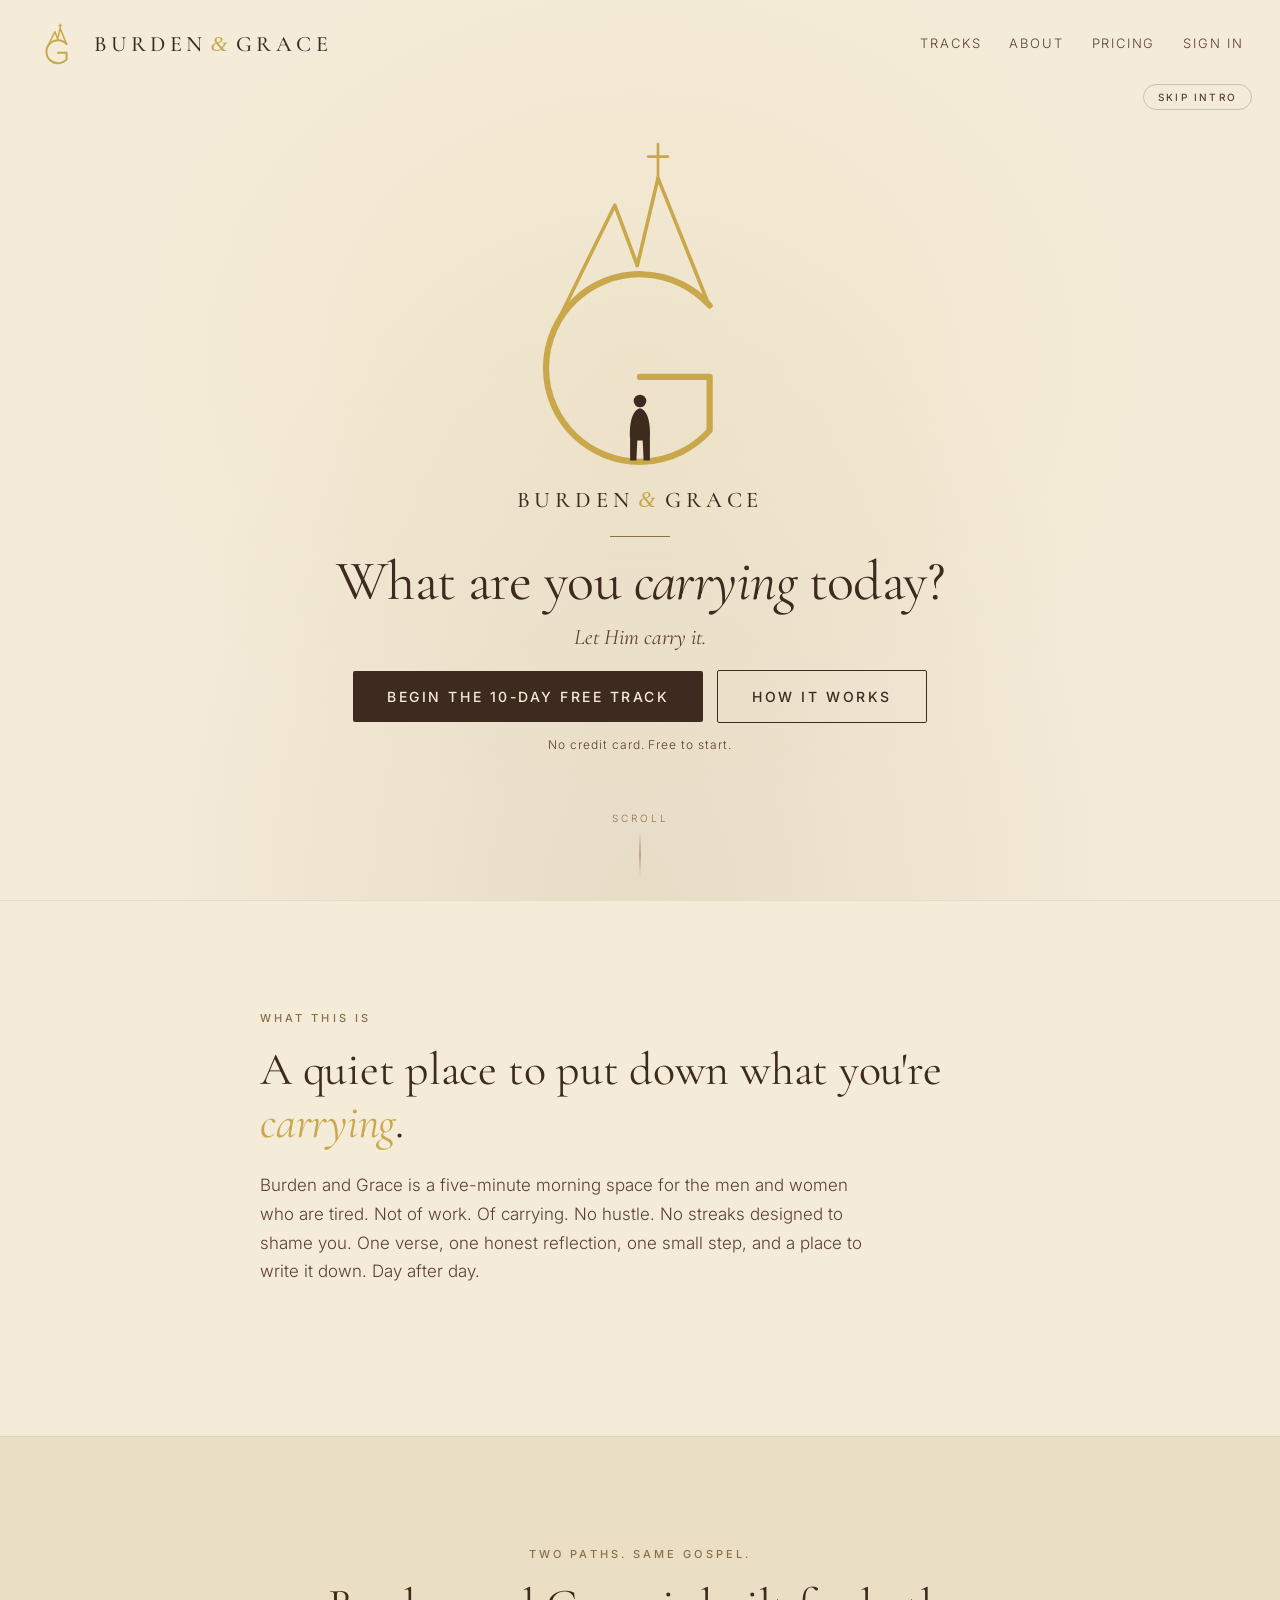
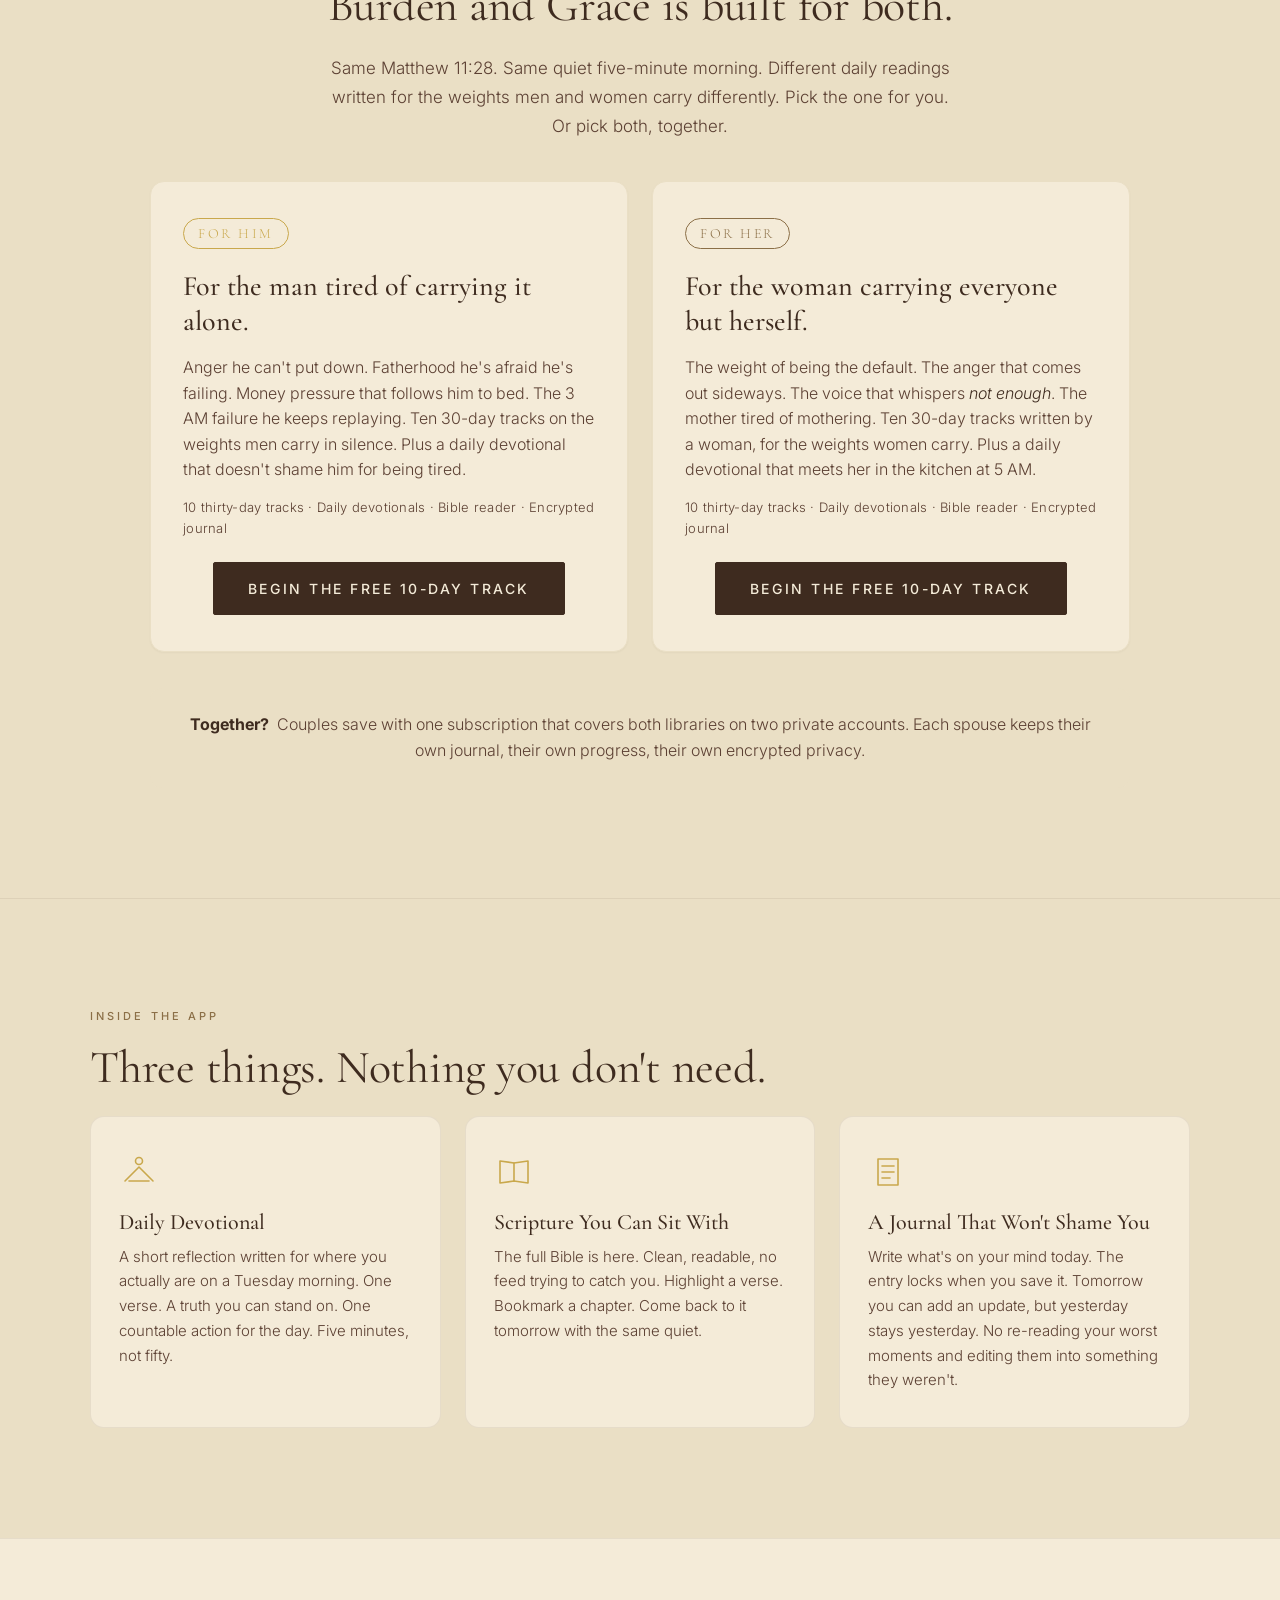
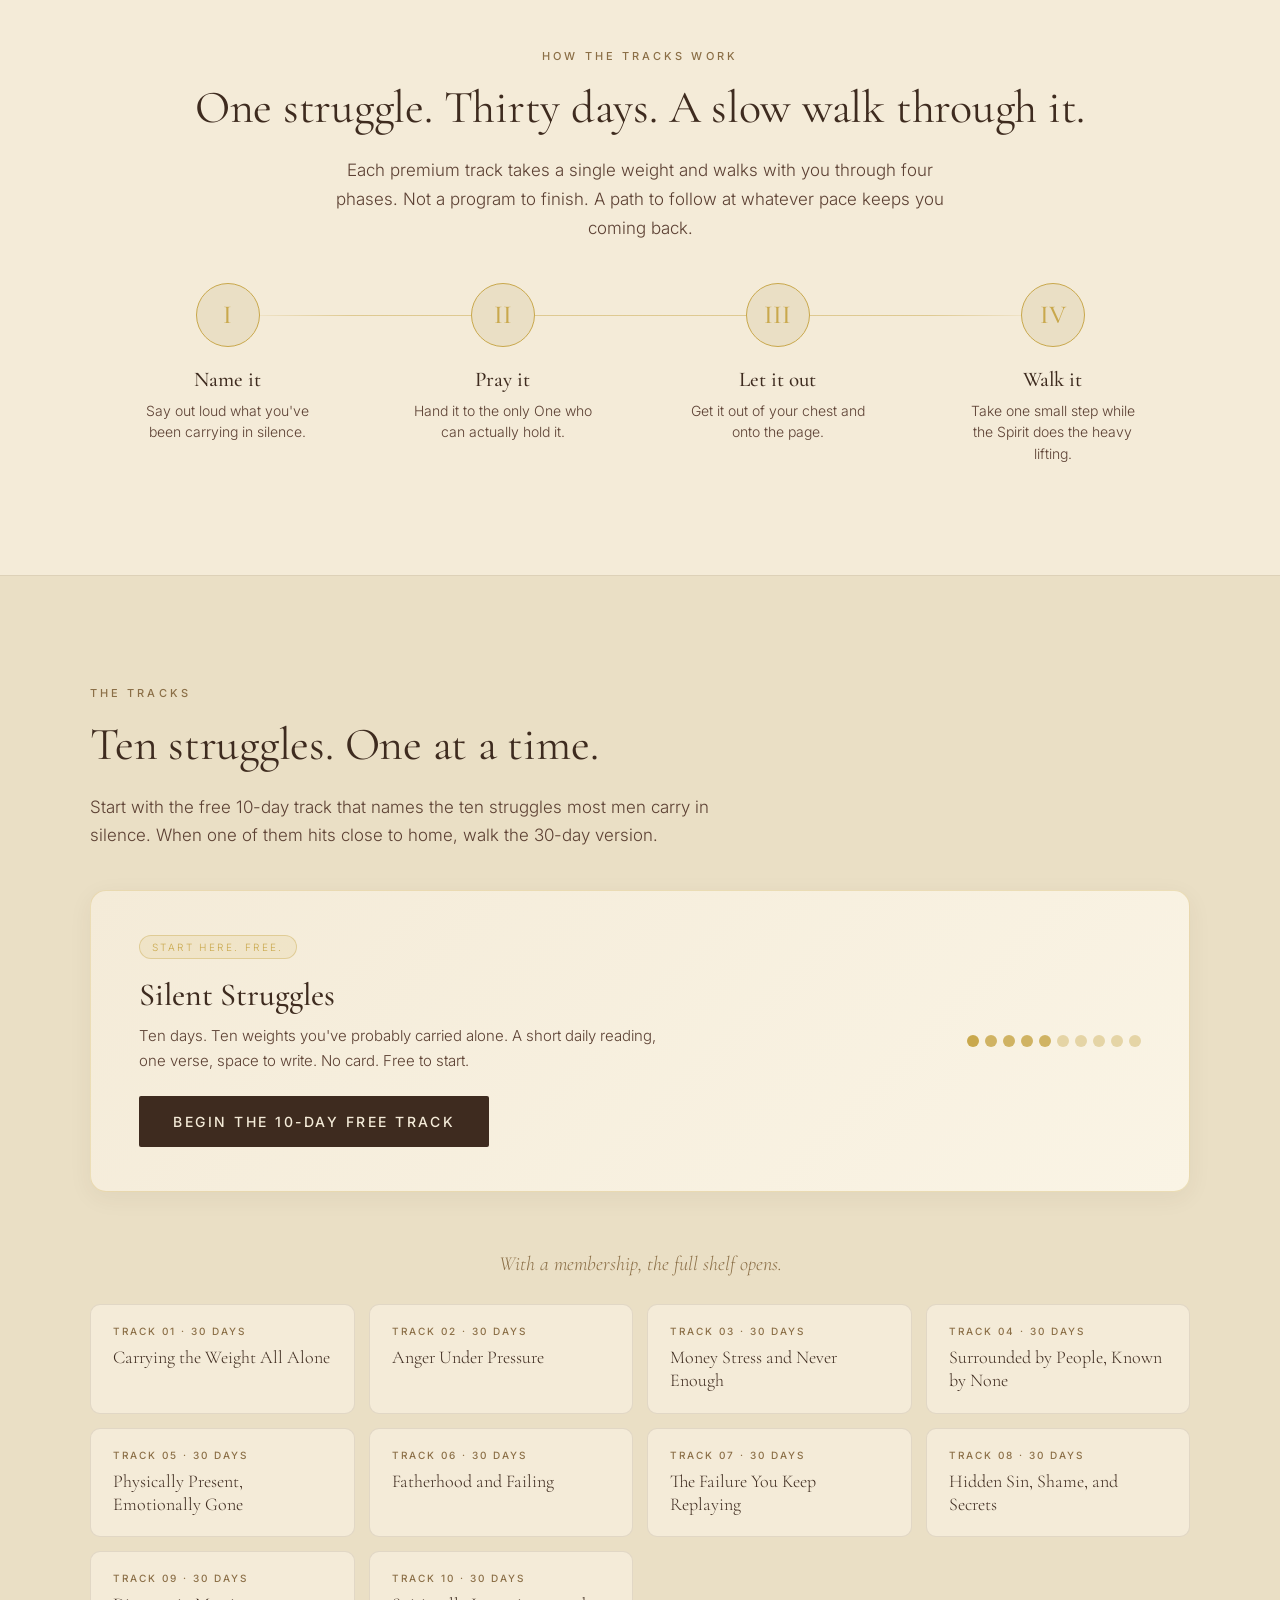
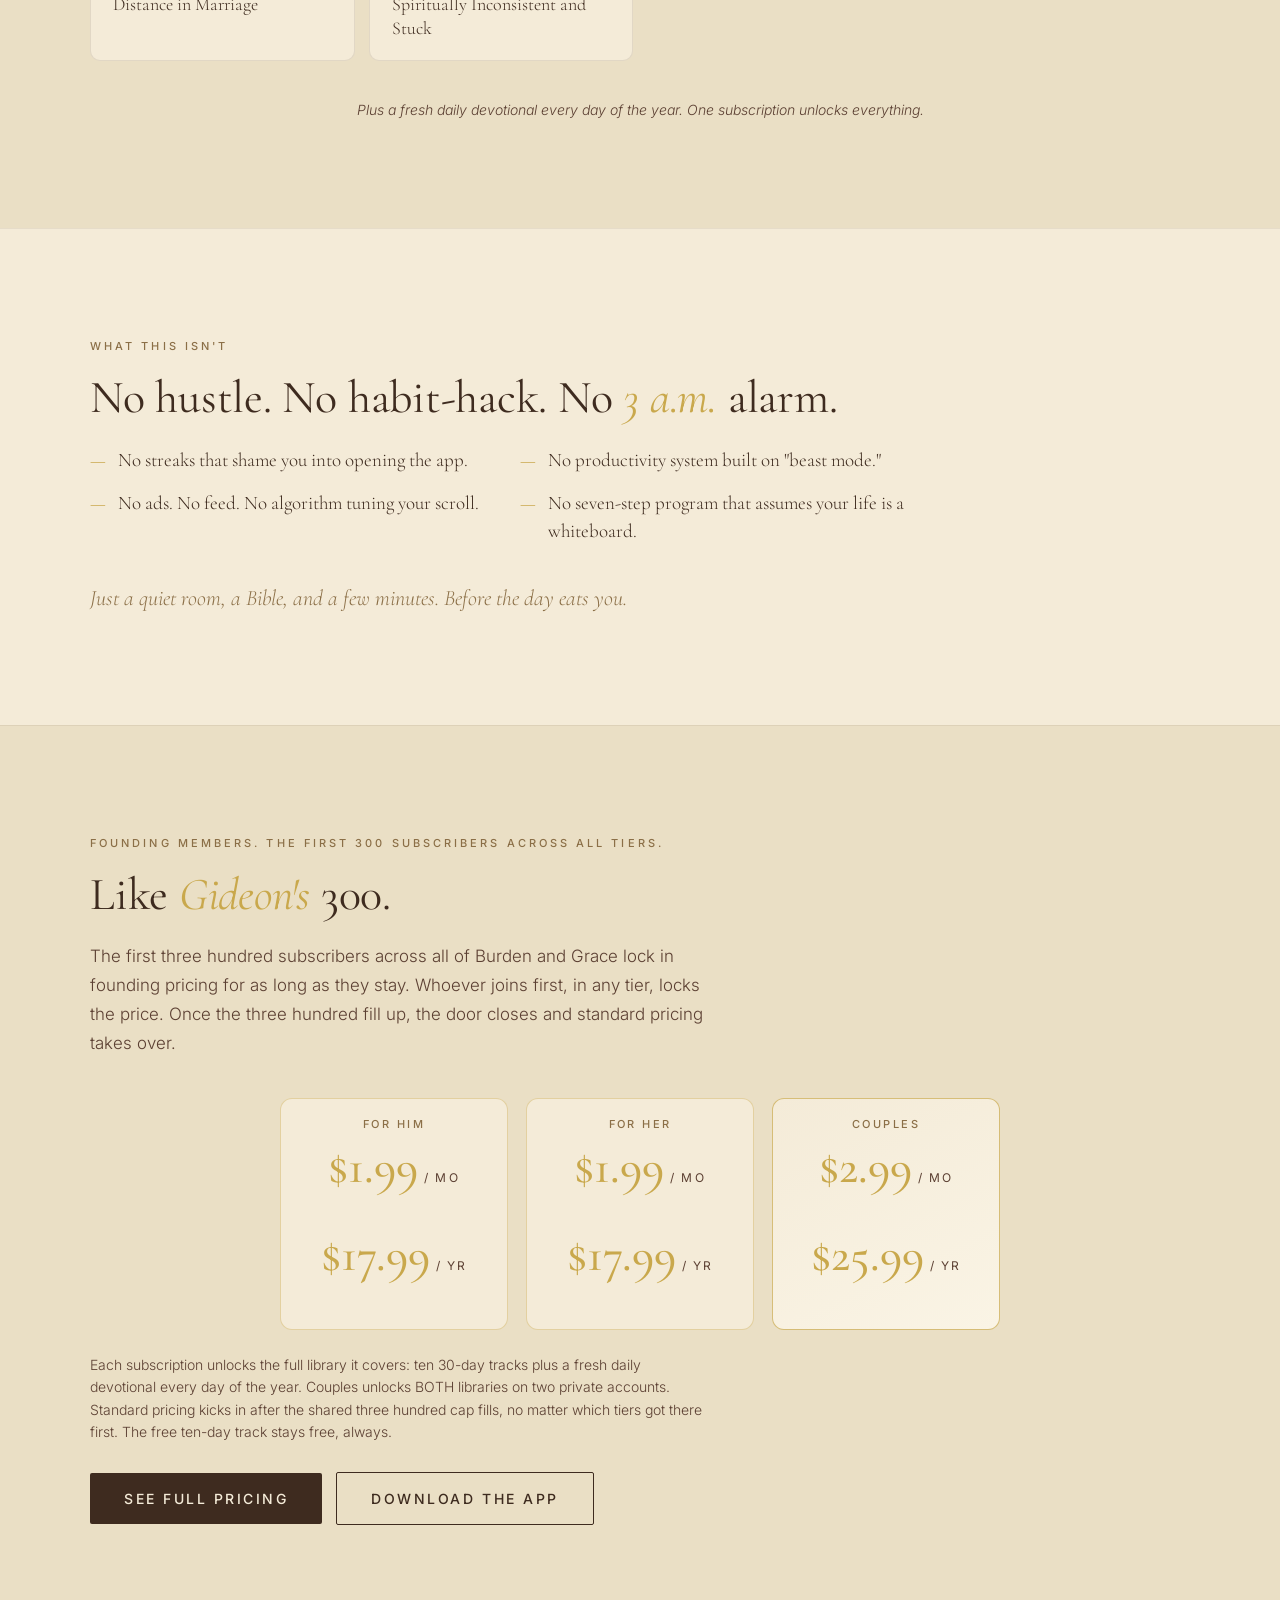
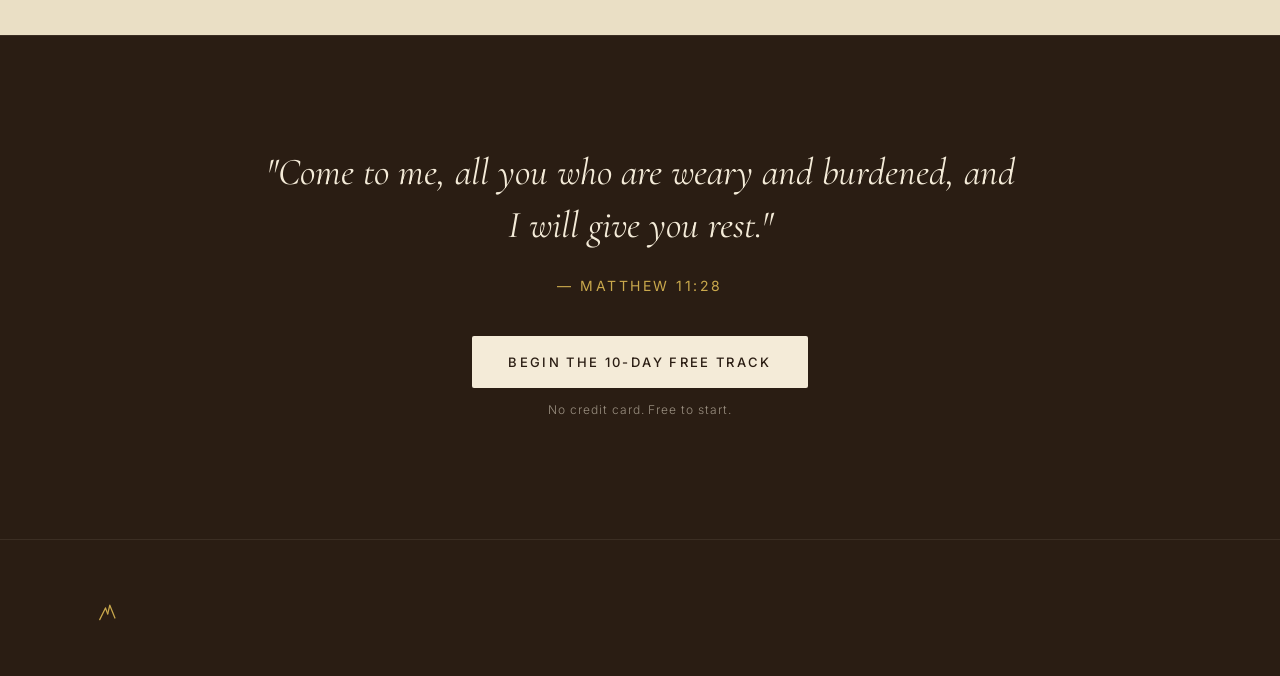
==== commit 8c4b0c01: "Founding 300 cap is shared across all tiers; pricing eyebrow says 'Different shelves. Same gospel.';" ====
--- a/index.html
+++ b/index.html
@@ -952,9 +952,9 @@
 <!-- ============ FOUNDING MEMBERS ============ -->
 <section class="block alt founding">
   <div class="container">
-    <p class="eyebrow">Founding members. The first 300 in each tier.</p>
+    <p class="eyebrow">Founding members. The first 300 subscribers across all tiers.</p>
     <h2>Like <em>Gideon's</em> 300.</h2>
-    <p class="lead">The first three hundred who come alongside Burden and Grace lock in founding pricing for as long as they stay. Three doors. Three small groups. Once each door closes, it doesn't open again.</p>
+    <p class="lead">The first three hundred subscribers across all of Burden and Grace lock in founding pricing for as long as they stay. Whoever joins first, in any tier, locks the price. Once the three hundred fill up, the door closes and standard pricing takes over.</p>
     <div class="founding-tiers">
       <div class="founding-tier-card">
         <p class="ft-eyebrow">For Him</p>
@@ -978,7 +978,7 @@
         </div>
       </div>
     </div>
-    <p class="founding-meta">Each subscription unlocks the full library it covers: ten 30-day tracks plus a fresh daily devotional every day of the year. Couples unlocks BOTH libraries on two private accounts. Standard pricing kicks in after each tier hits 300. The free ten-day track stays free, always.</p>
+    <p class="founding-meta">Each subscription unlocks the full library it covers: ten 30-day tracks plus a fresh daily devotional every day of the year. Couples unlocks BOTH libraries on two private accounts. Standard pricing kicks in after the shared three hundred cap fills, no matter which tiers got there first. The free ten-day track stays free, always.</p>
     <div class="cta-row">
       <a class="cta" href="pricing.html">See full pricing</a>
       <a class="cta secondary" href="#" data-waitlist="download_app">Download the app</a>
@@ -1006,96 +1006,4 @@
         <g stroke="#C9A84C" fill="none" stroke-linejoin="round" stroke-linecap="round">
           <path d="M 108 218 L 172 88 L 197 155" stroke-width="14"/>
           <path d="M 197 155 L 220 58 L 277 200" stroke-width="14"/>
-          <line x1="220" y1="20" x2="220" y2="62" stroke-width="11"/>
-          <line x1="207" y1="34" x2="233" y2="34" stroke-width="11"/>
-        </g>
-        <g transform="translate(60 130)">
-          <path d="M 218 70 A 105 105 0 1 0 218 210 L 218 150 L 140 150" stroke="#C9A84C" stroke-width="18" fill="none" stroke-linecap="round" stroke-linejoin="round"/>
-        </g>
-      </svg>
-      <span class="brand-word">BURDEN<span class="amp">&amp;</span>GRACE</span>
-    </a>
-    <div class="foot-links">
-      <a href="tracks.html">Tracks</a>
-      <a href="about.html">About</a>
-      <a href="pricing.html">Pricing</a>
-      <a href="mailto:support@burdenandgrace.com">Contact</a>
-      <a href="privacy.html">Privacy</a>
-      <a href="terms.html">Terms</a>
-    </div>
-    <p class="foot-copy">&copy; 2026 Burden &amp; Grace.<br/>Built for the men and women who are weary.</p>
-  </div>
-</footer>
-
-<button class="replay" id="replay">Replay animation</button>
-
-<script src="site.js" defer></script>
-
-<script>
-  const INTRO_KEY = 'bg_intro_seen_v1';
-
-  const WEIGHTS = [
-    "loneliness", "grief", "shame", "the fear",
-    "exhaustion", "the doubt", "the job", "the marriage",
-    "the silence", "the weight", "anger", "worry",
-    "the diagnosis", "what no one knows", "the memory"
-  ];
-  const drift = document.getElementById('drift');
-
-  function spawnWords(skipIntro) {
-    drift.innerHTML = '';
-    const baseDelay = skipIntro ? 0.2 : 1.5;
-    WEIGHTS.forEach((word, i) => {
-      const el = document.createElement('span');
-      el.textContent = word;
-      const side = Math.random() < 0.5 ? -1 : 1;
-      const xPct = 50 + side * (14 + Math.random() * 30);
-      const yPct = 55 + Math.random() * 30;
-      const size = 16 + Math.random() * 14;
-      const delay = baseDelay + (i * 0.3) + Math.random() * 0.4;
-      const duration = 4 + Math.random() * 1.2;
-      el.style.left = xPct + '%';
-      el.style.top = yPct + '%';
-      el.style.fontSize = size + 'px';
-      el.style.animationDelay = delay + 's';
-      el.style.animationDuration = duration + 's';
-      drift.appendChild(el);
-    });
-  }
-
-  let introPlaying = true;
-  try {
-    if (sessionStorage.getItem(INTRO_KEY)) {
-      document.body.classList.add('skip-intro');
-      introPlaying = false;
-    } else {
-      sessionStorage.setItem(INTRO_KEY, '1');
-    }
-  } catch (e) {
-    // sessionStorage blocked — just play the intro
-  }
-  spawnWords(!introPlaying);
-
-  document.getElementById('skip').addEventListener('click', () => {
-    document.body.classList.add('skip-intro');
-    introPlaying = false;
-  });
-
-  document.getElementById('replay').addEventListener('click', () => {
-    document.body.classList.remove('skip-intro');
-    spawnWords(false);
-    ['figure','burden','grace'].forEach(id => {
-      const el = document.getElementById(id);
-      const c = el.cloneNode(true);
-      el.parentNode.replaceChild(c, el);
-    });
-    document.querySelectorAll('.wordmark, .divider, .prompt, .tagline, .home-hero .cta-row, .home-hero .fine, .scroll-hint').forEach(el => {
-      el.style.animation = 'none';
-      void el.offsetWidth;
-      el.style.animation = '';
-    });
-  });
-</script>
-
-</body>
-</html>
+          <line x1="220" y1="20" x2="
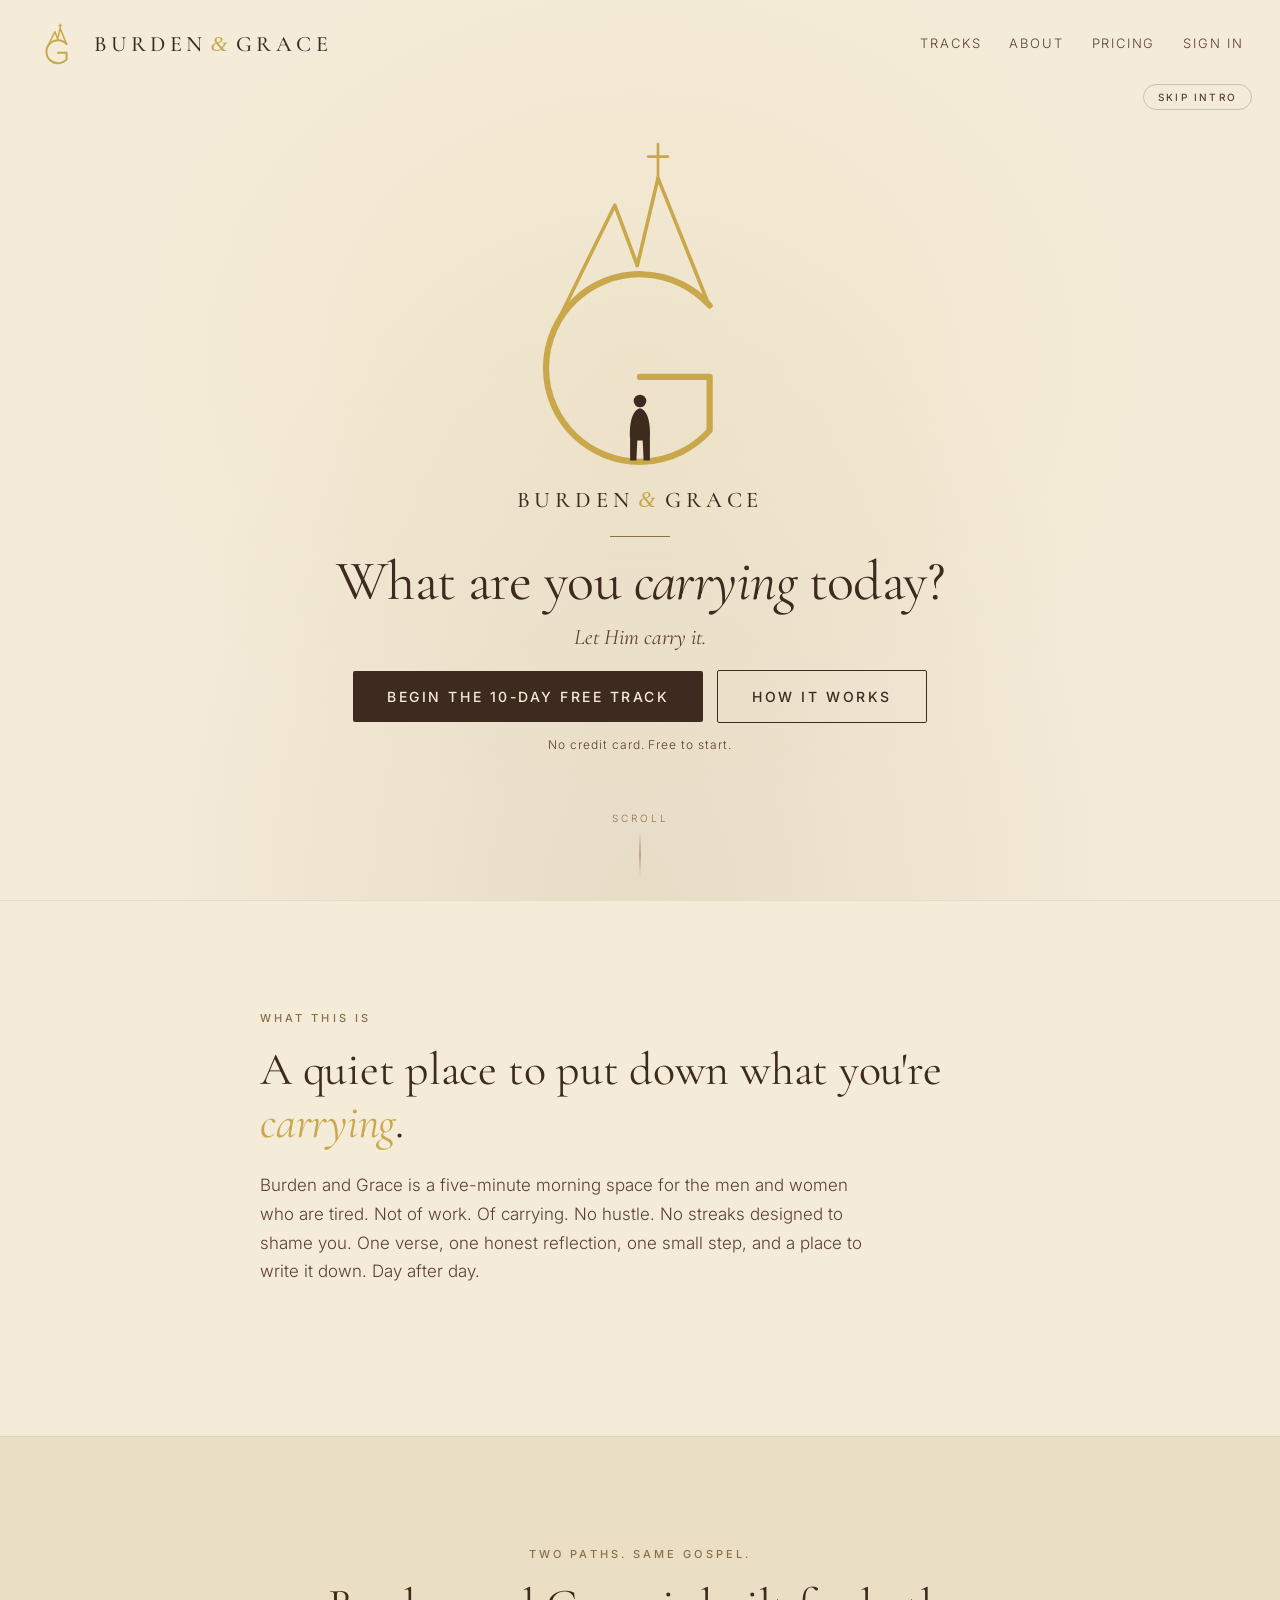
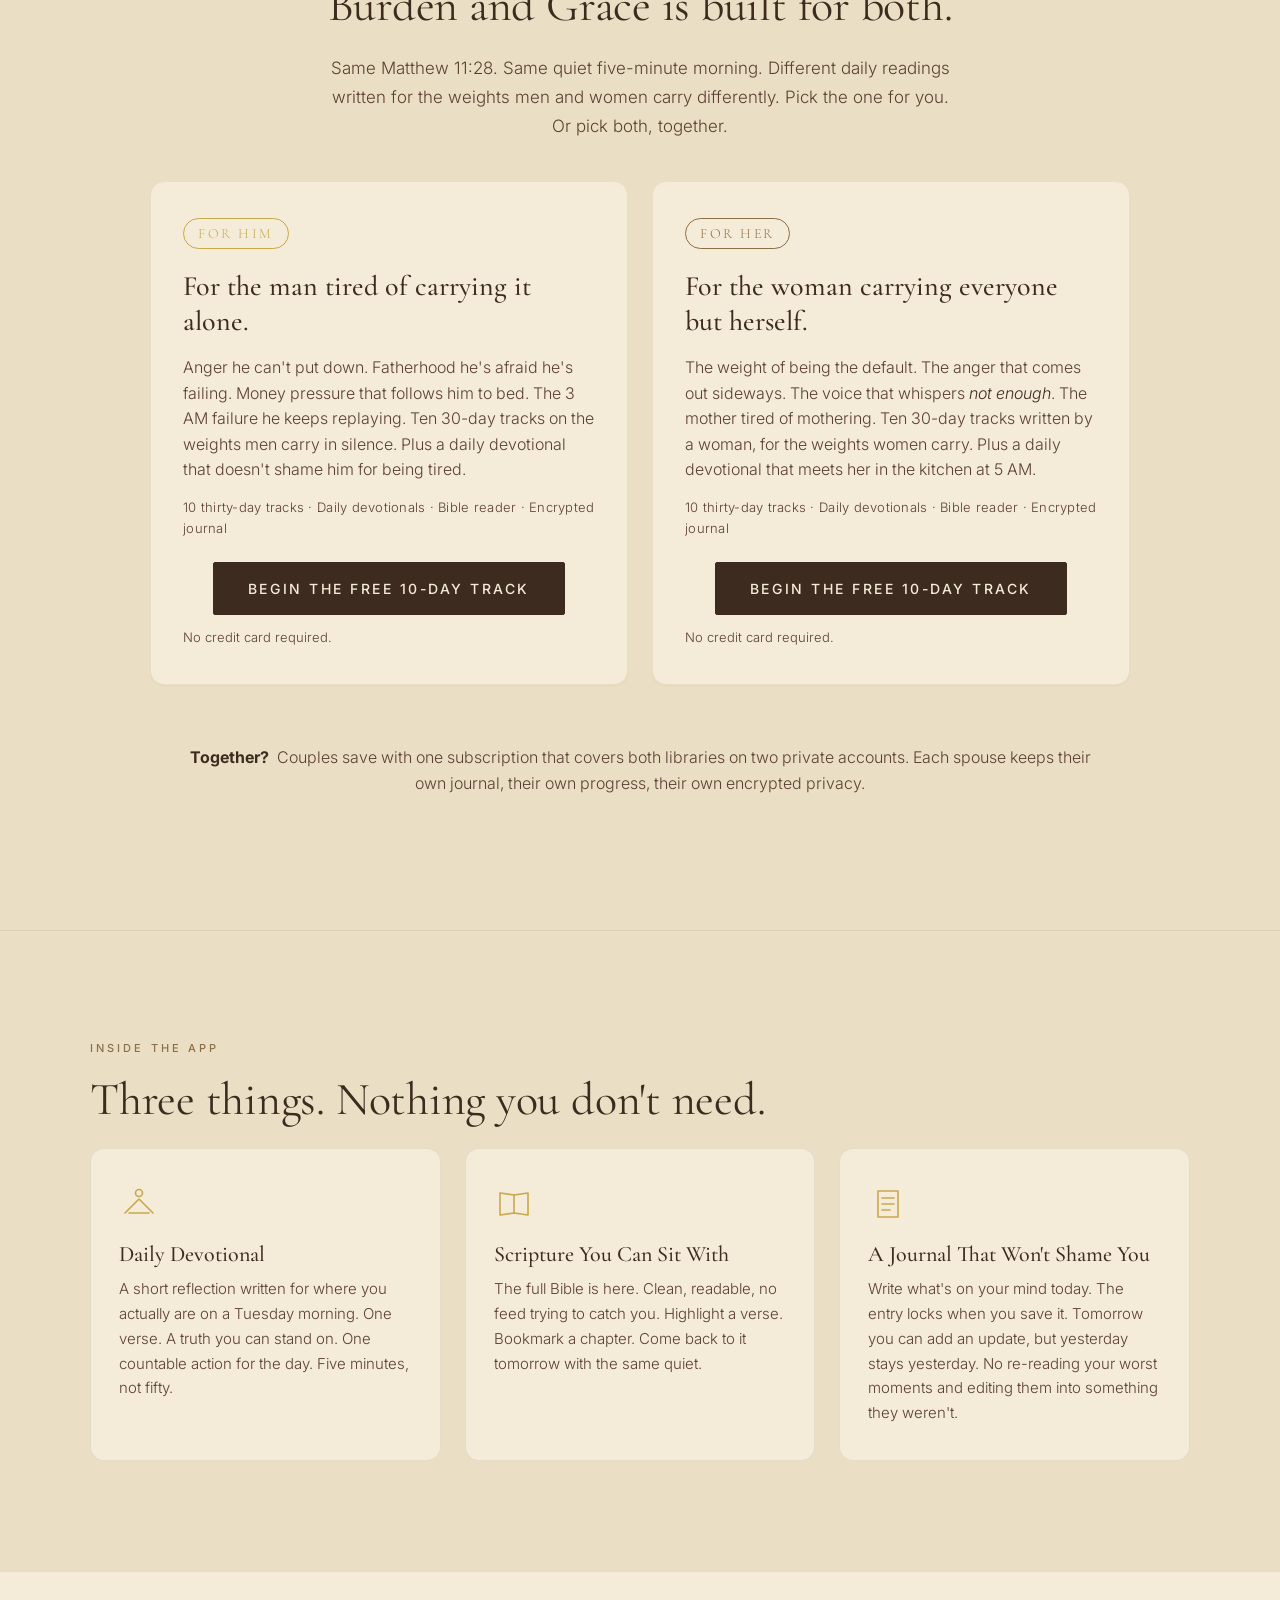
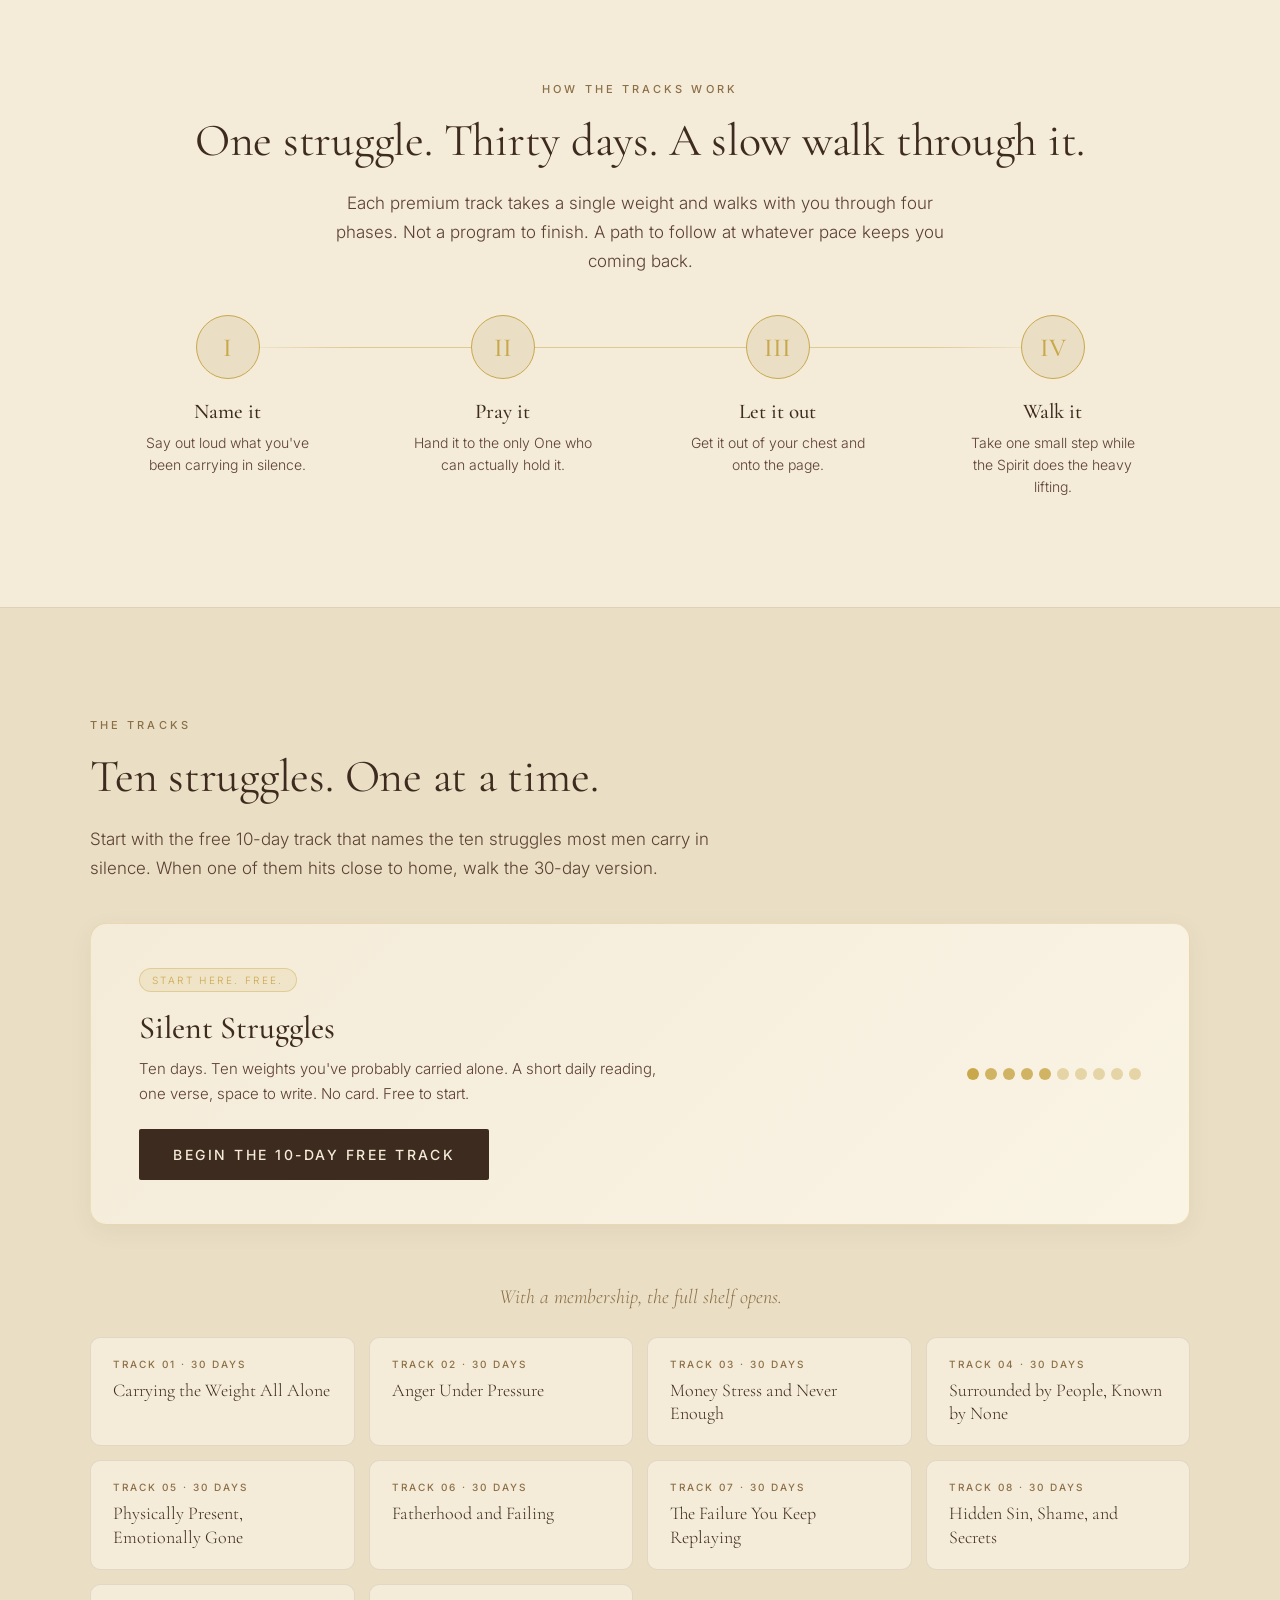
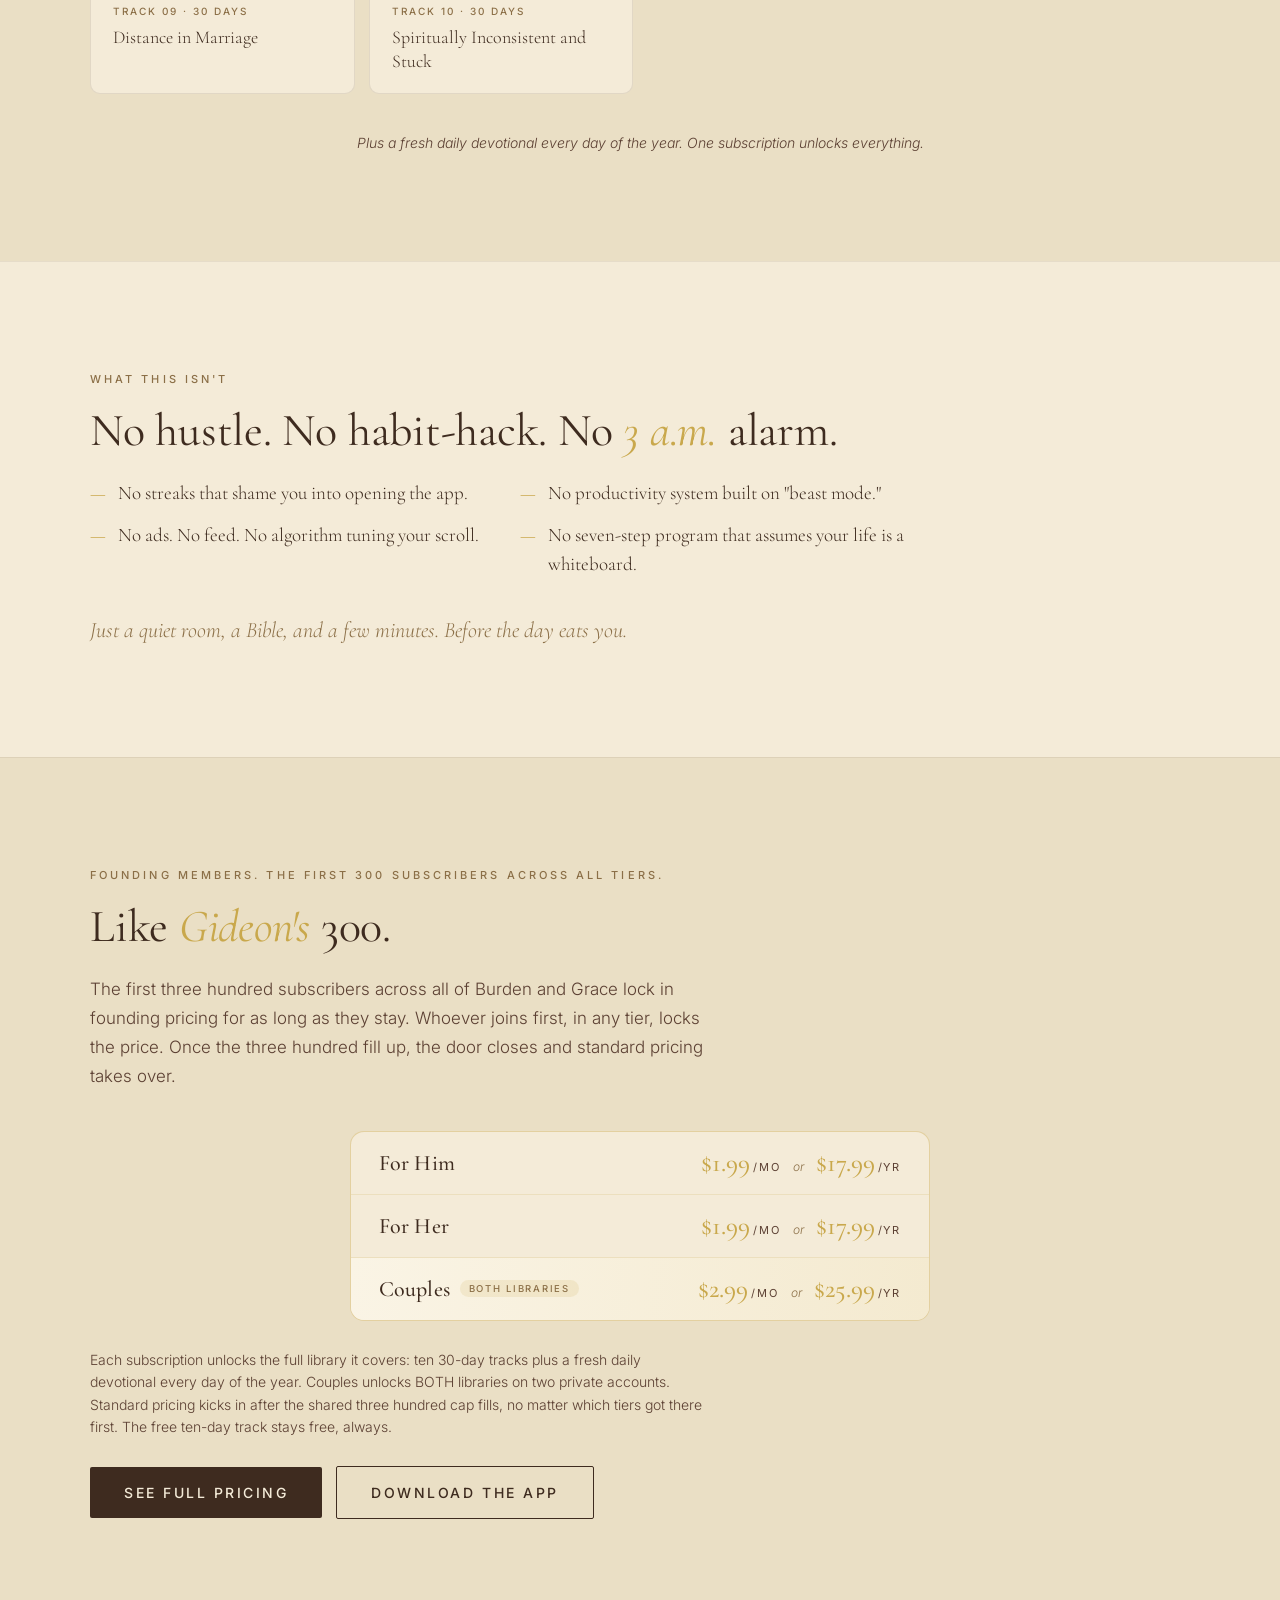
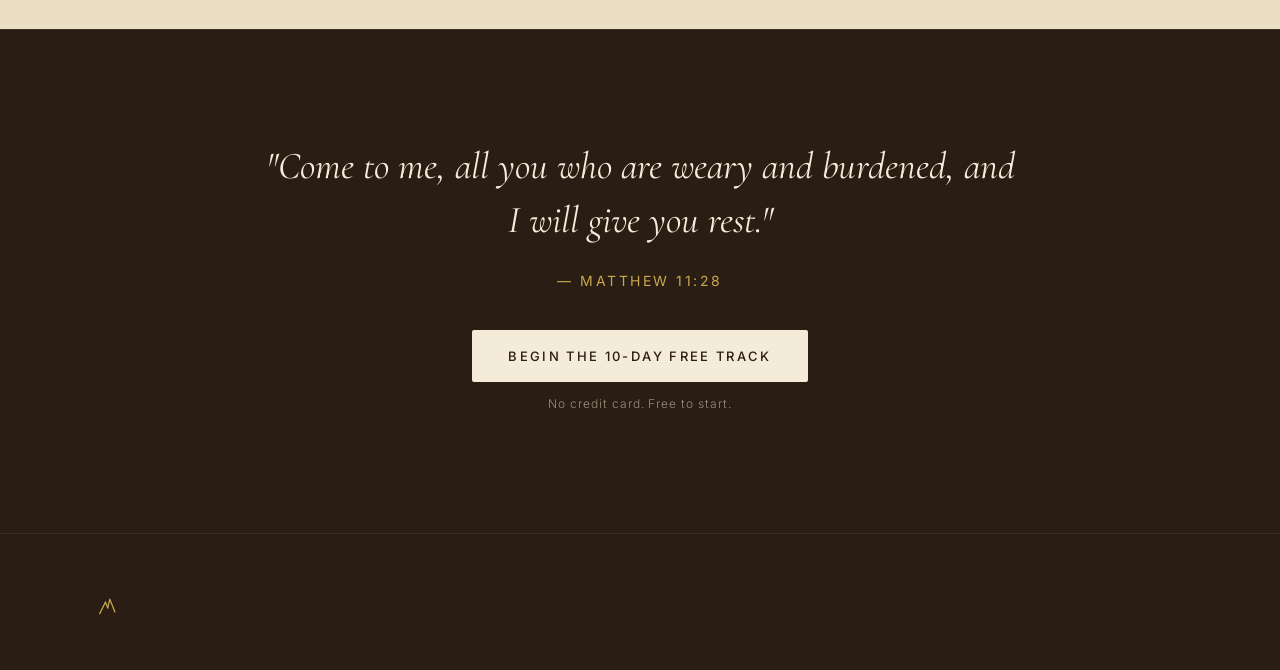
==== commit e970a0f1: "Wife properly credited as For Her writer; no-credit-card microcopy; founding 3-row stack on home; tr" ====
--- a/index.html
+++ b/index.html
@@ -802,6 +802,7 @@
         <p>Anger he can't put down. Fatherhood he's afraid he's failing. Money pressure that follows him to bed. The 3 AM failure he keeps replaying. Ten 30-day tracks on the weights men carry in silence. Plus a daily devotional that doesn't shame him for being tired.</p>
         <p class="diptych-meta">10 thirty-day tracks · Daily devotionals · Bible reader · Encrypted journal</p>
         <a class="cta" href="tracks.html">Begin the Free 10-Day Track</a>
+        <p class="diptych-fine">No credit card required.</p>
       </div>
 
       <!-- For Her card -->
@@ -811,6 +812,7 @@
         <p>The weight of being the default. The anger that comes out sideways. The voice that whispers <em>not enough</em>. The mother tired of mothering. Ten 30-day tracks written by a woman, for the weights women carry. Plus a daily devotional that meets her in the kitchen at 5 AM.</p>
         <p class="diptych-meta">10 thirty-day tracks · Daily devotionals · Bible reader · Encrypted journal</p>
         <a class="cta secondary" href="#" data-waitlist="women_waitlist">Begin the Free 10-Day Track</a>
+        <p class="diptych-fine">No credit card required.</p>
       </div>
     </div>
 
@@ -955,27 +957,18 @@
     <p class="eyebrow">Founding members. The first 300 subscribers across all tiers.</p>
     <h2>Like <em>Gideon's</em> 300.</h2>
     <p class="lead">The first three hundred subscribers across all of Burden and Grace lock in founding pricing for as long as they stay. Whoever joins first, in any tier, locks the price. Once the three hundred fill up, the door closes and standard pricing takes over.</p>
-    <div class="founding-tiers">
-      <div class="founding-tier-card">
-        <p class="ft-eyebrow">For Him</p>
-        <div class="price-row">
-          <div class="price">$1.99<small>/ mo</small></div>
-          <div class="price">$17.99<small>/ yr</small></div>
-        </div>
-      </div>
-      <div class="founding-tier-card">
-        <p class="ft-eyebrow">For Her</p>
-        <div class="price-row">
-          <div class="price">$1.99<small>/ mo</small></div>
-          <div class="price">$17.99<small>/ yr</small></div>
-        </div>
-      </div>
-      <div class="founding-tier-card couples-card">
-        <p class="ft-eyebrow">Couples</p>
-        <div class="price-row">
-          <div class="price">$2.99<small>/ mo</small></div>
-          <div class="price">$25.99<small>/ yr</small></div>
-        </div>
+    <div class="founding-stack">
+      <div class="founding-row">
+        <div class="founding-row-label">For Him</div>
+        <div class="founding-row-prices"><span class="ft-price">$1.99<em>/mo</em></span><span class="ft-divider">or</span><span class="ft-price">$17.99<em>/yr</em></span></div>
+      </div>
+      <div class="founding-row">
+        <div class="founding-row-label">For Her</div>
+        <div class="founding-row-prices"><span class="ft-price">$1.99<em>/mo</em></span><span class="ft-divider">or</span><span class="ft-price">$17.99<em>/yr</em></span></div>
+      </div>
+      <div class="founding-row featured">
+        <div class="founding-row-label">Couples <span class="row-tag">both libraries</span></div>
+        <div class="founding-row-prices"><span class="ft-price">$2.99<em>/mo</em></span><span class="ft-divider">or</span><span class="ft-price">$25.99<em>/yr</em></span></div>
       </div>
     </div>
     <p class="founding-meta">Each subscription unlocks the full library it covers: ten 30-day tracks plus a fresh daily devotional every day of the year. Couples unlocks BOTH libraries on two private accounts. Standard pricing kicks in after the shared three hundred cap fills, no matter which tiers got there first. The free ten-day track stays free, always.</p>
--- a/site.css
+++ b/site.css
@@ -544,60 +544,86 @@
 
 
 /* ============================================================
-   Homepage founding tiers (3-card grid: Him / Her / Couples)
+   Homepage founding stack (3 horizontal rows)
+   Cleaner than the prior 3-column card grid
    ============================================================ */
-.founding-tiers {
+.founding-stack {
+  max-width: 580px;
+  margin: 32px auto 28px;
+  border: 1px solid rgba(201,168,76,0.4);
+  border-radius: 14px;
+  overflow: hidden;
+  background: var(--cream);
+}
+.founding-row {
   display: grid;
-  grid-template-columns: 1fr 1fr 1fr;
-  gap: 18px;
-  max-width: 720px;
-  margin: 28px auto 24px auto;
-}
-.founding-tier-card {
-  background: var(--cream);
-  border: 1px solid rgba(201,168,76,0.4);
-  border-radius: 12px;
-  padding: 18px 16px;
-  text-align: center;
-}
-.founding-tier-card.couples-card {
-  background: linear-gradient(155deg, var(--cream) 0%, #FAF4E5 100%);
-  border-color: rgba(201,168,76,0.7);
-}
-.founding-tier-card .ft-eyebrow {
+  grid-template-columns: 1fr 1.3fr;
+  align-items: center;
+  padding: 18px 28px;
+  border-bottom: 1px solid rgba(201,168,76,0.18);
+  gap: 16px;
+}
+.founding-row:last-child { border-bottom: none; }
+.founding-row.featured {
+  background: linear-gradient(95deg, #FAF4E5 0%, #F4EAD0 100%);
+}
+.founding-row-label {
+  font-family: "Cormorant Garamond", Georgia, serif;
+  font-size: 22px;
+  color: var(--coffee);
+  font-weight: 500;
+  letter-spacing: 0.005em;
+  display: flex;
+  align-items: center;
+  gap: 10px;
+  flex-wrap: wrap;
+}
+.row-tag {
   font-family: "Inter", sans-serif;
-  font-size: 11px;
-  letter-spacing: 0.22em;
+  font-size: 9.5px;
+  letter-spacing: 0.18em;
   text-transform: uppercase;
   color: var(--bronze);
-  margin: 0 0 12px;
-  font-weight: 500;
-}
-.founding-tier-card .price-row {
-  display: flex;
-  justify-content: center;
-  gap: 14px;
+  background: rgba(201,168,76,0.15);
+  padding: 3px 9px;
+  border-radius: 999px;
+  font-weight: 500;
+}
+.founding-row-prices {
+  display: flex;
+  align-items: baseline;
+  justify-content: flex-end;
+  gap: 12px;
   flex-wrap: wrap;
 }
-.founding-tier-card .price {
+.ft-price {
   font-family: "Cormorant Garamond", Georgia, serif;
   font-size: 26px;
   color: var(--gold);
   font-weight: 500;
   line-height: 1;
 }
-.founding-tier-card .price small {
+.ft-price em {
   font-family: "Inter", sans-serif;
-  font-size: 10px;
-  letter-spacing: 0.18em;
+  font-style: normal;
+  font-size: 11px;
+  letter-spacing: 0.16em;
   text-transform: uppercase;
   color: var(--coffee-soft);
-  margin-left: 4px;
+  margin-left: 3px;
   font-weight: 400;
 }
-@media (max-width: 720px) {
-  .founding-tiers {
+.ft-divider {
+  font-size: 12px;
+  color: var(--bronze);
+  font-style: italic;
+}
+@media (max-width: 600px) {
+  .founding-row {
     grid-template-columns: 1fr;
-    gap: 12px;
-  }
+    text-align: center;
+    padding: 14px 20px;
+    gap: 8px;
+  }
+  .founding-row-prices { justify-content: center; }
 }
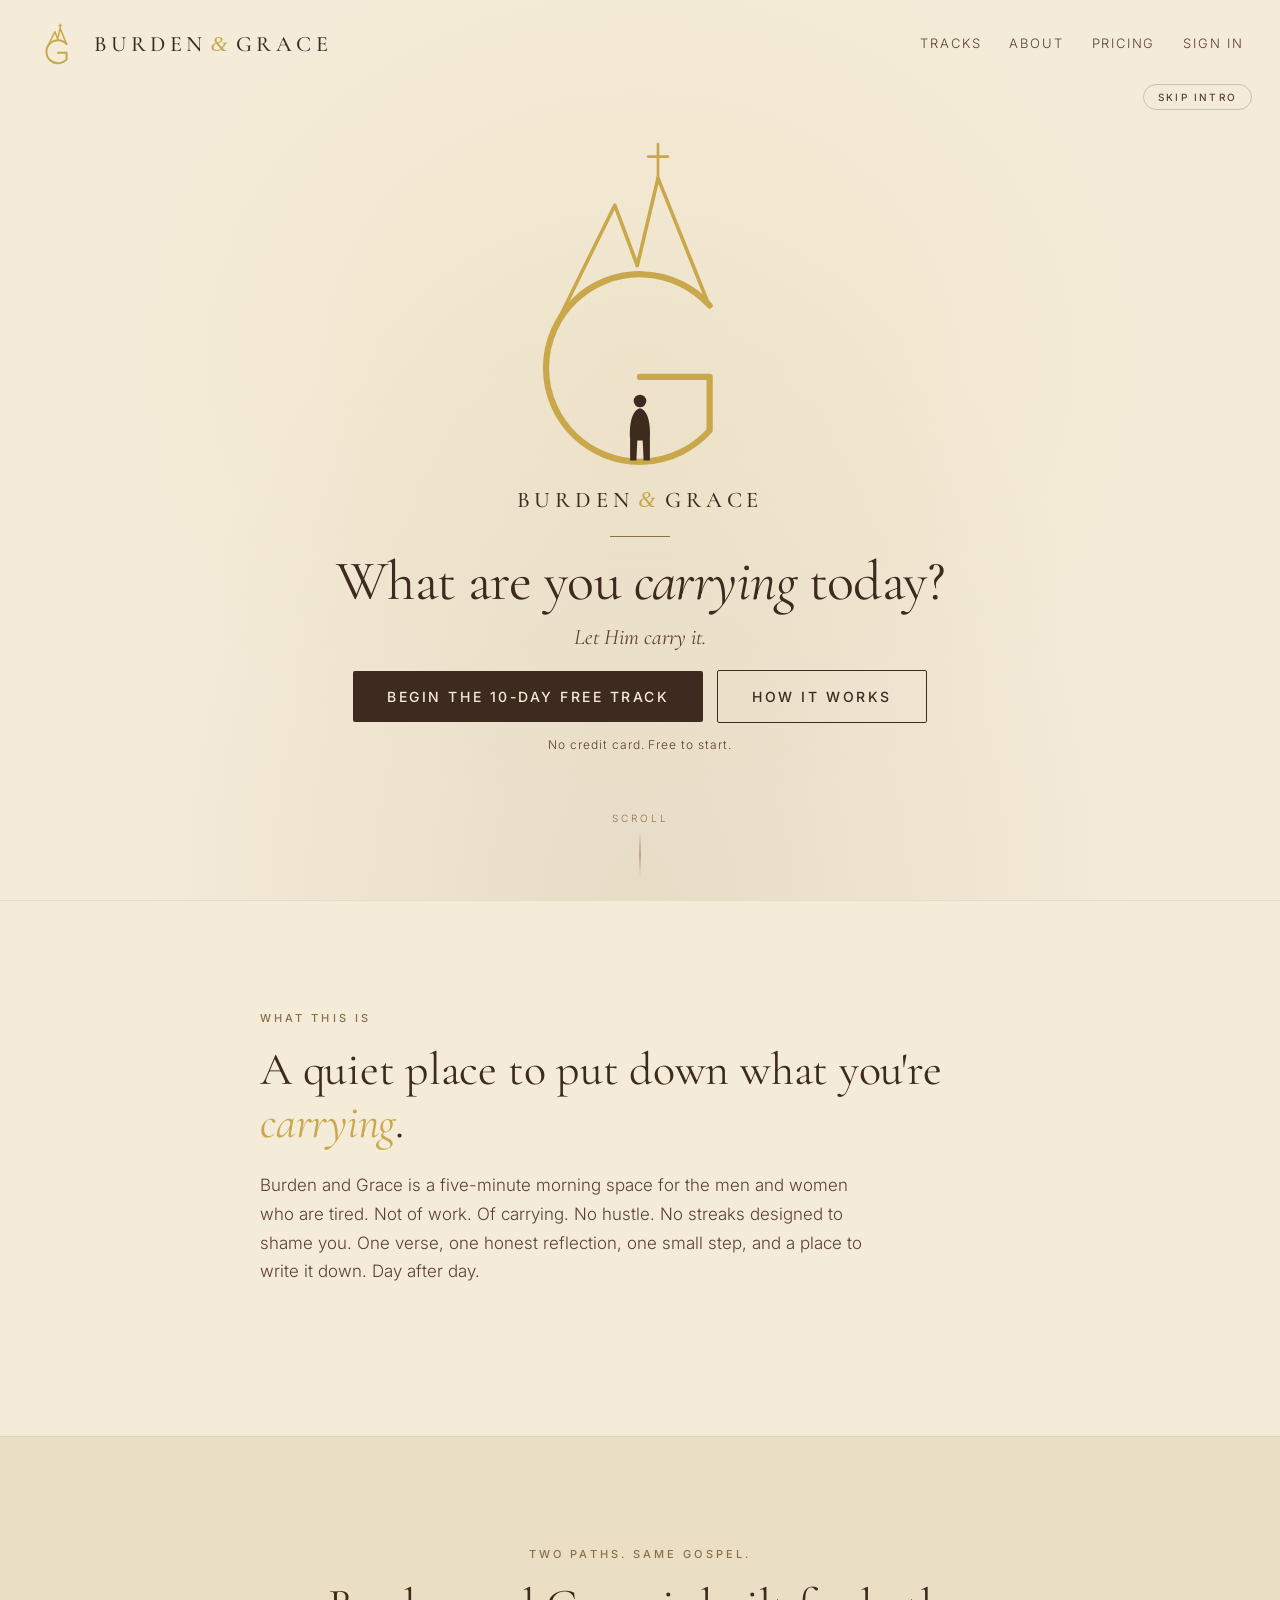
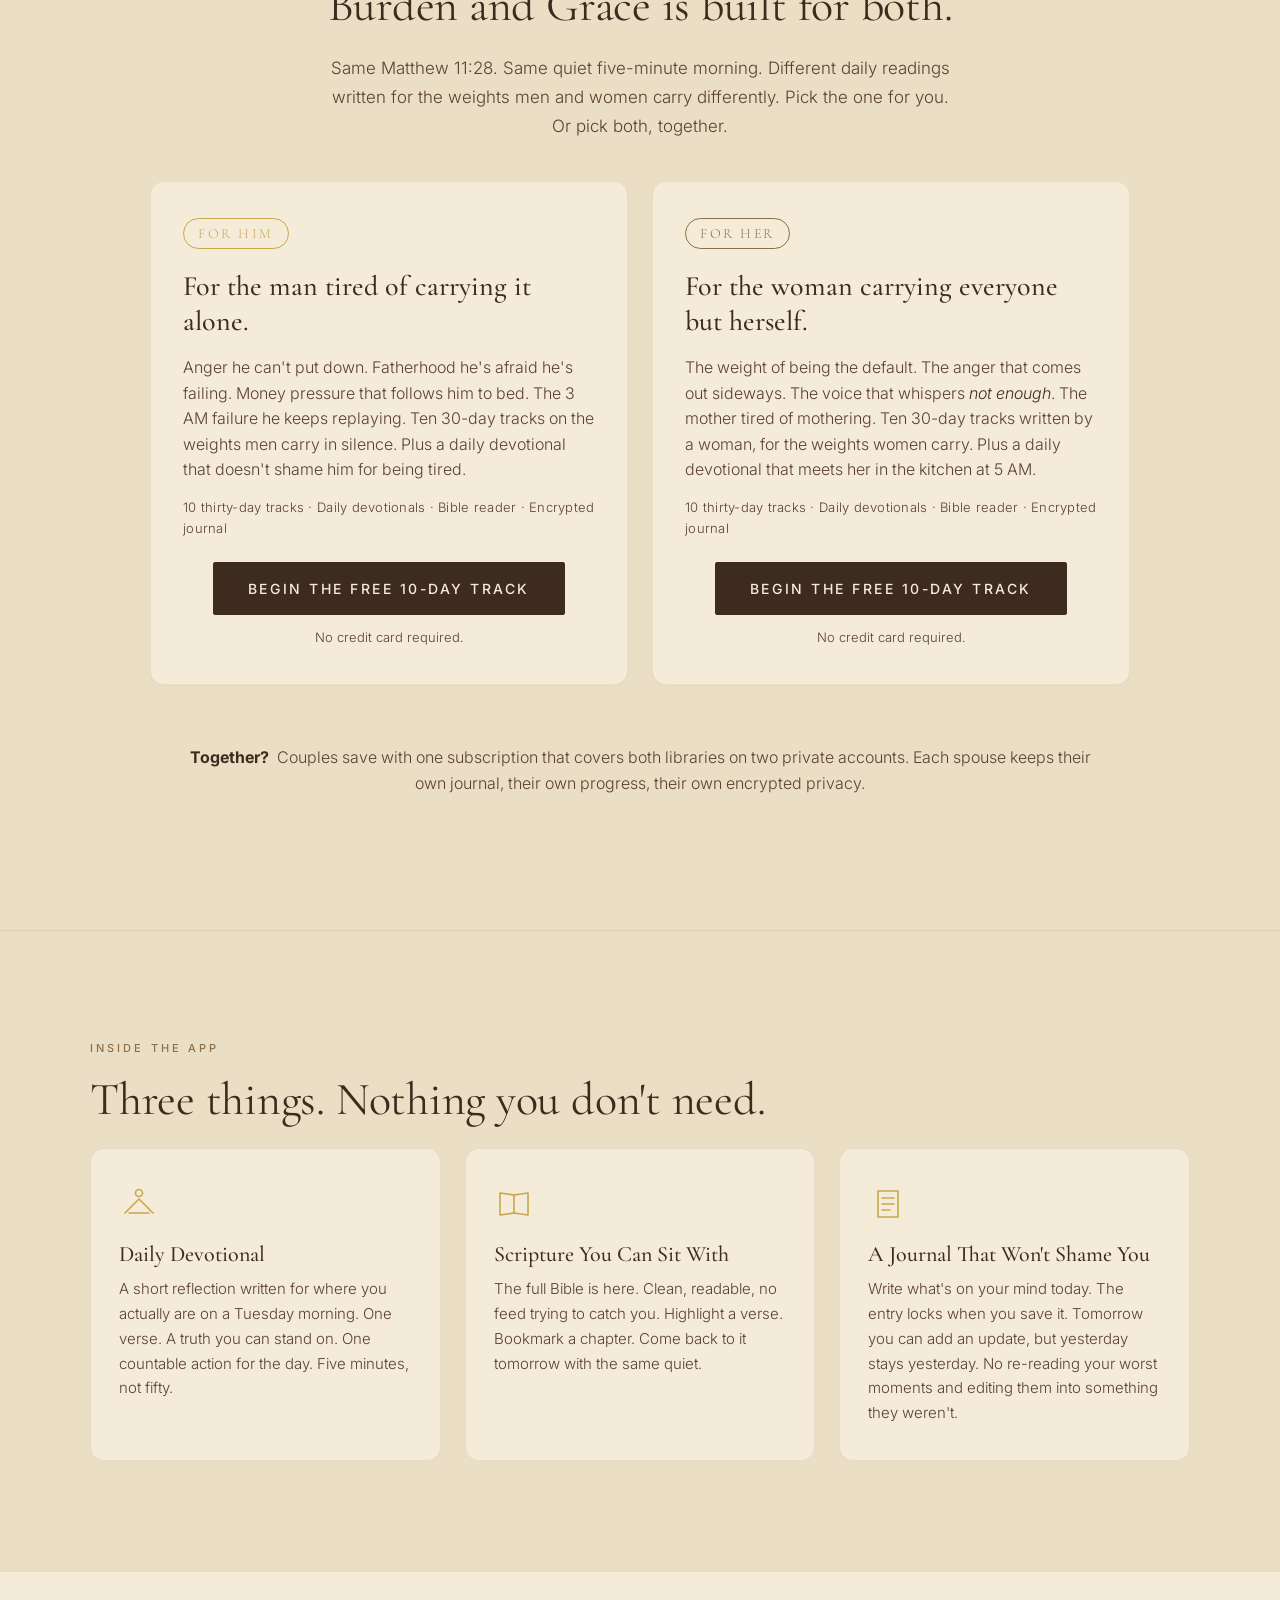
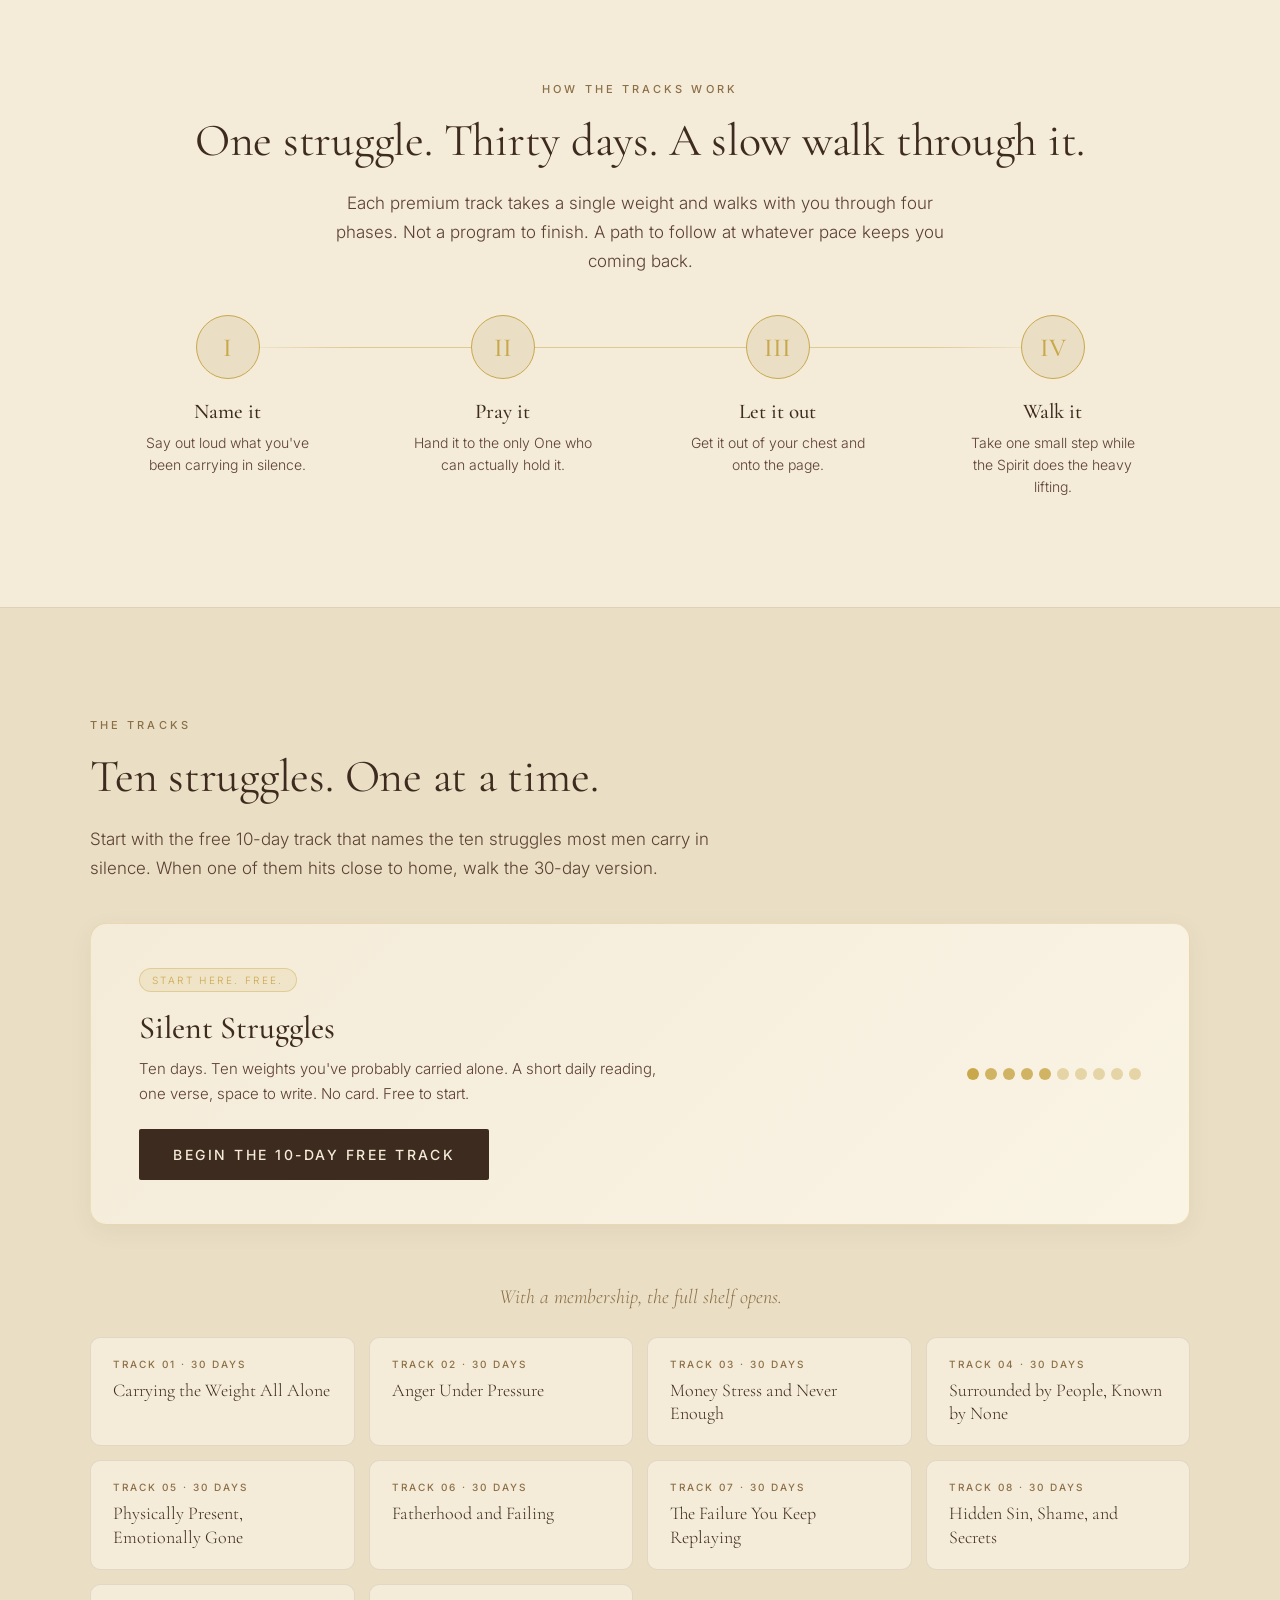
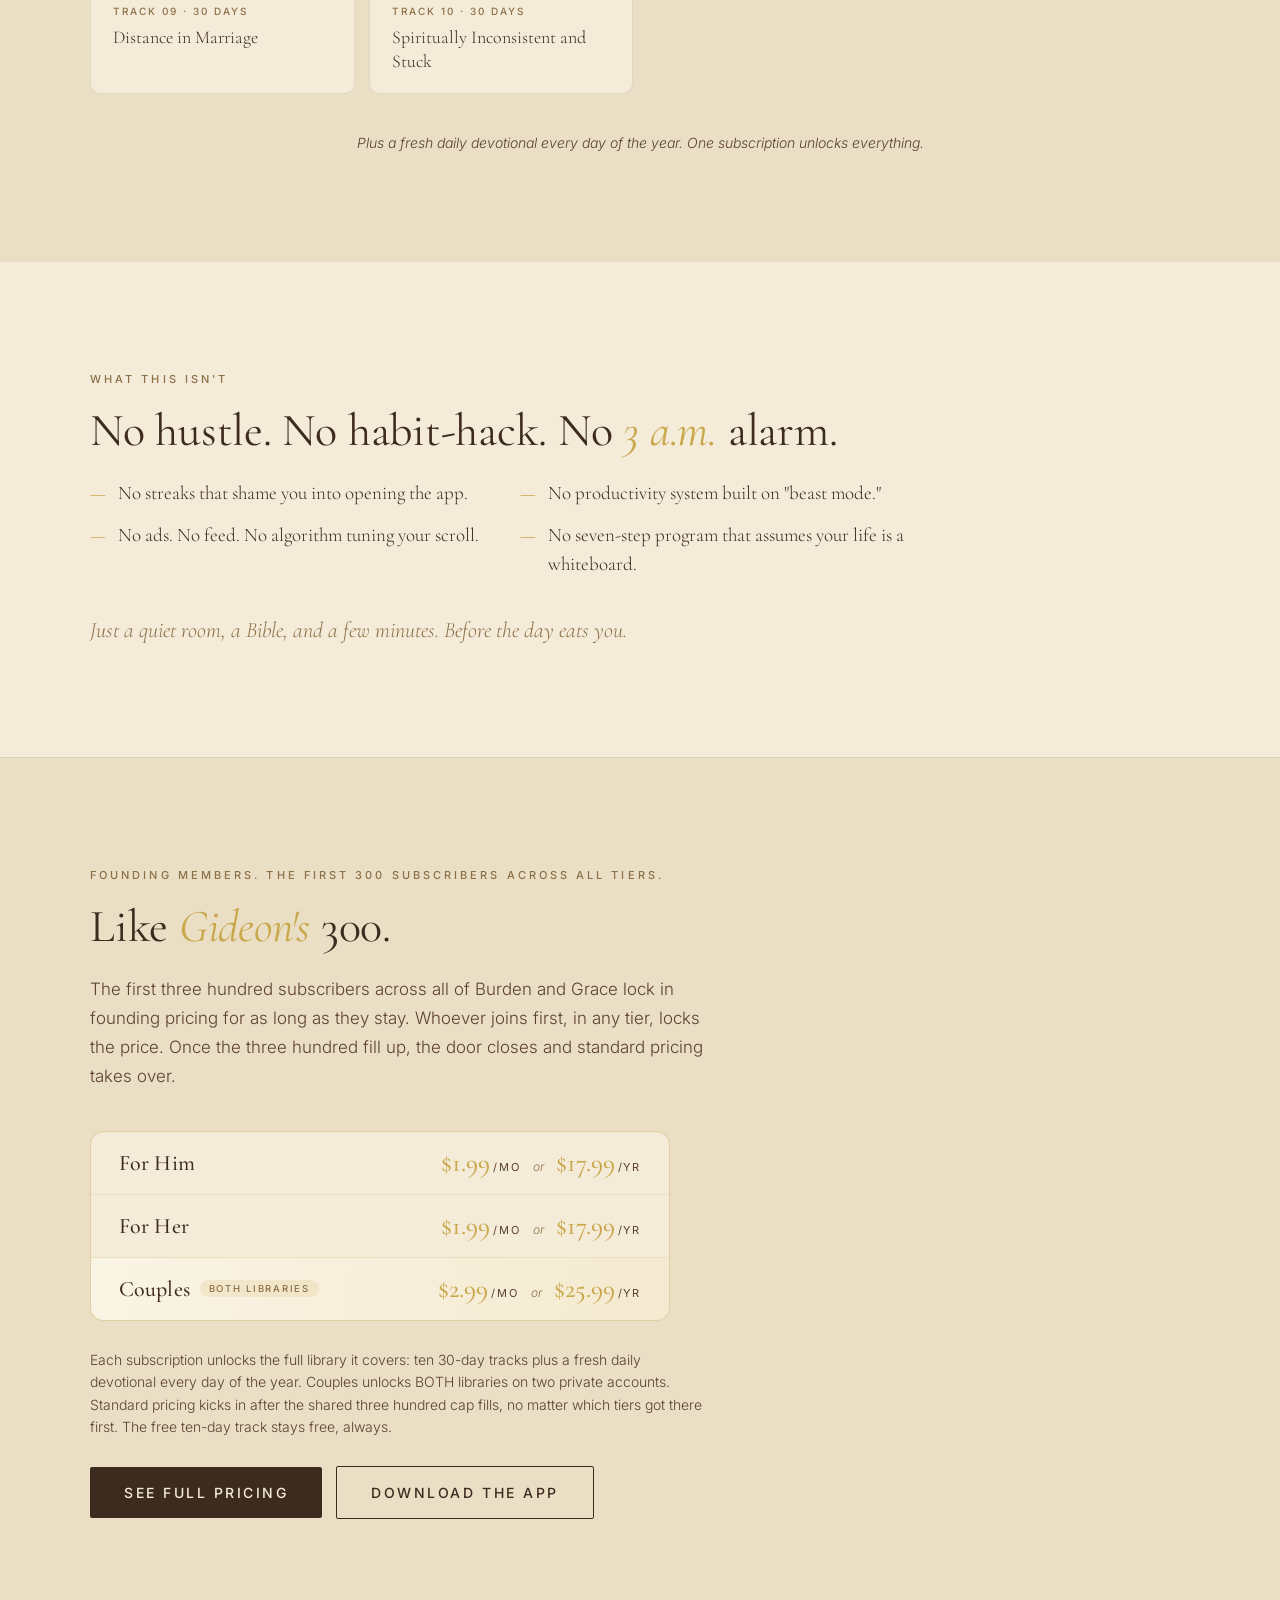
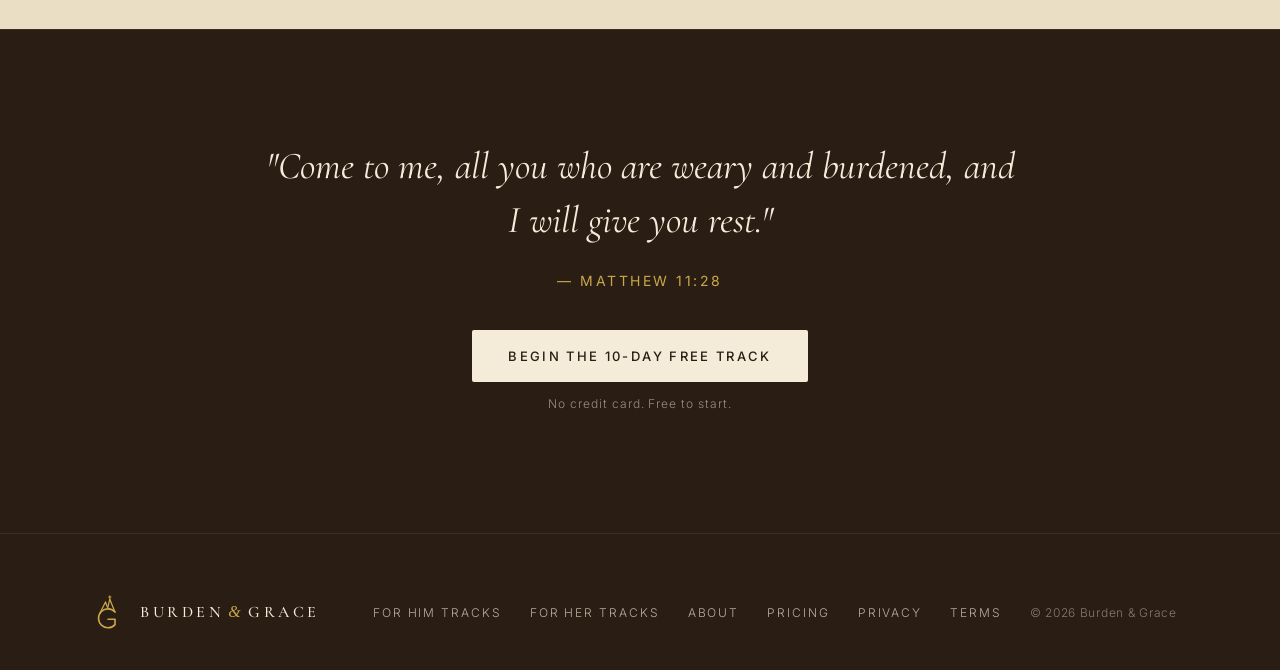
==== commit 1f8b39c7: "Fix truncated footers; remove 'who are weary' line; center copyright with nav links" ====
--- a/index.html
+++ b/index.html
@@ -35,7 +35,7 @@
 <link rel="preconnect" href="https://fonts.googleapis.com">
 <link rel="preconnect" href="https://fonts.gstatic.com" crossorigin>
 <link href="https://fonts.googleapis.com/css2?family=Cormorant+Garamond:ital,wght@0,400;0,500;0,600;1,400&family=Inter:wght@300;400;500;600&display=swap" rel="stylesheet">
-<link rel="stylesheet" href="site.css?v=4">
+<link rel="stylesheet" href="site.css?v=5">
 <script src="waitlist.js" defer></script>
 <style>
   /* ===== Home-only: hero, logo animation, drifting words ===== */
@@ -999,4 +999,27 @@
         <g stroke="#C9A84C" fill="none" stroke-linejoin="round" stroke-linecap="round">
           <path d="M 108 218 L 172 88 L 197 155" stroke-width="14"/>
           <path d="M 197 155 L 220 58 L 277 200" stroke-width="14"/>
-          <line x1="220" y1="20" x2="+          <line x1="220" y1="20" x2="220" y2="62" stroke-width="11"/>
+          <line x1="207" y1="34" x2="233" y2="34" stroke-width="11"/>
+        </g>
+        <g transform="translate(60 130)">
+          <path d="M 218 70 A 105 105 0 1 0 218 210 L 218 150 L 140 150" stroke="#C9A84C" stroke-width="18" fill="none" stroke-linecap="round" stroke-linejoin="round"/>
+        </g>
+      </svg>
+      <span class="brand-word">BURDEN<span class="amp">&amp;</span>GRACE</span>
+    </a>
+    <div class="foot-links">
+      <a href="tracks.html">For Him Tracks</a>
+      <a href="tracks-women.html">For Her Tracks</a>
+      <a href="about.html">About</a>
+      <a href="pricing.html">Pricing</a>
+      <a href="privacy.html">Privacy</a>
+      <a href="terms.html">Terms</a>
+      <span class="foot-copy">&copy; 2026 Burden &amp; Grace</span>
+    </div>
+  </div>
+</footer>
+
+<script src="site.js" defer></script>
+</body>
+</html>
--- a/site.css
+++ b/site.css
@@ -266,7 +266,7 @@
 }
 footer.site-footer .container {
   display: grid;
-  grid-template-columns: auto 1fr auto;
+  grid-template-columns: auto 1fr;
   align-items: center;
   gap: 40px;
 }
@@ -299,6 +299,7 @@
   letter-spacing: 0.16em;
   text-transform: uppercase;
   justify-content: center;
+  align-items: center;
   flex-wrap: wrap;
 }
 .foot-links a {
@@ -311,8 +312,9 @@
   font-size: 12px;
   color: rgba(244,235,216,0.45);
   margin: 0;
-  text-align: right;
+  text-align: center;
   letter-spacing: 0.06em;
+  text-transform: none;
 }
 
 /* ===== Responsive ===== */
@@ -412,6 +414,13 @@
 section.diptych .diptych-card .diptych-tag {
   align-self: flex-start;
 }
+/* But the no-credit-card microcopy under the centered button stays centered */
+section.diptych .diptych-card .diptych-fine {
+  text-align: center !important;
+  align-self: center;
+  margin-top: 12px !important;
+  margin-bottom: 0 !important;
+}
 
 .diptych-grid {
   display: grid;
@@ -549,7 +558,7 @@
    ============================================================ */
 .founding-stack {
   max-width: 580px;
-  margin: 32px auto 28px;
+  margin: 32px 0 28px;
   border: 1px solid rgba(201,168,76,0.4);
   border-radius: 14px;
   overflow: hidden;
@@ -626,4 +635,90 @@
     gap: 8px;
   }
   .founding-row-prices { justify-content: center; }
+}
+
+/* ============================================================
+   Tracks page — two-shelves side-by-side (5 men + 5 women)
+   ============================================================ */
+.two-shelves {
+  display: grid;
+  grid-template-columns: 1fr 1fr;
+  gap: 32px;
+  margin-top: 32px;
+  align-items: start;
+}
+.shelf-col {
+  display: flex;
+  flex-direction: column;
+}
+.shelf-head {
+  margin-bottom: 18px;
+}
+.shelf-head h3 {
+  font-family: "Cormorant Garamond", Georgia, serif;
+  font-size: 26px;
+  font-weight: 500;
+  color: var(--coffee);
+  margin: 0 0 4px;
+  line-height: 1.2;
+}
+.shelf-tracks {
+  display: flex;
+  flex-direction: column;
+  gap: 14px;
+}
+/* track-card already styled — override for narrower width when in shelf-col */
+.shelf-tracks .track-card {
+  display: grid;
+  grid-template-columns: auto 1fr;
+  gap: 18px;
+  align-items: start;
+  padding: 20px 22px;
+  background: var(--cream);
+  border: 1px solid rgba(62,43,31,0.08);
+  border-radius: 12px;
+  text-decoration: none;
+  transition: transform 0.18s ease, box-shadow 0.18s ease, border-color 0.18s ease;
+}
+.shelf-tracks .track-card:hover {
+  transform: translateY(-2px);
+  box-shadow: 0 8px 22px rgba(62,43,31,0.08);
+  border-color: rgba(139,111,71,0.45);
+}
+.shelf-tracks .track-card h3 {
+  font-family: "Cormorant Garamond", Georgia, serif;
+  font-size: 18px;
+  font-weight: 500;
+  color: var(--coffee);
+  margin: 0 0 6px;
+  line-height: 1.25;
+}
+.shelf-tracks .track-card p {
+  font-size: 13px;
+  line-height: 1.5;
+  color: var(--coffee-soft);
+  margin: 0;
+}
+.shelf-tracks .track-meta {
+  font-family: "Inter", sans-serif;
+  font-size: 10px;
+  letter-spacing: 0.16em;
+  text-transform: uppercase;
+  color: var(--bronze);
+  margin: 0 0 4px;
+  font-weight: 500;
+}
+.shelf-tracks .track-num {
+  font-family: "Cormorant Garamond", Georgia, serif;
+  font-style: italic;
+  font-size: 22px;
+  color: var(--bronze);
+  line-height: 1;
+  padding-top: 4px;
+}
+@media (max-width: 820px) {
+  .two-shelves {
+    grid-template-columns: 1fr;
+    gap: 40px;
+  }
 }
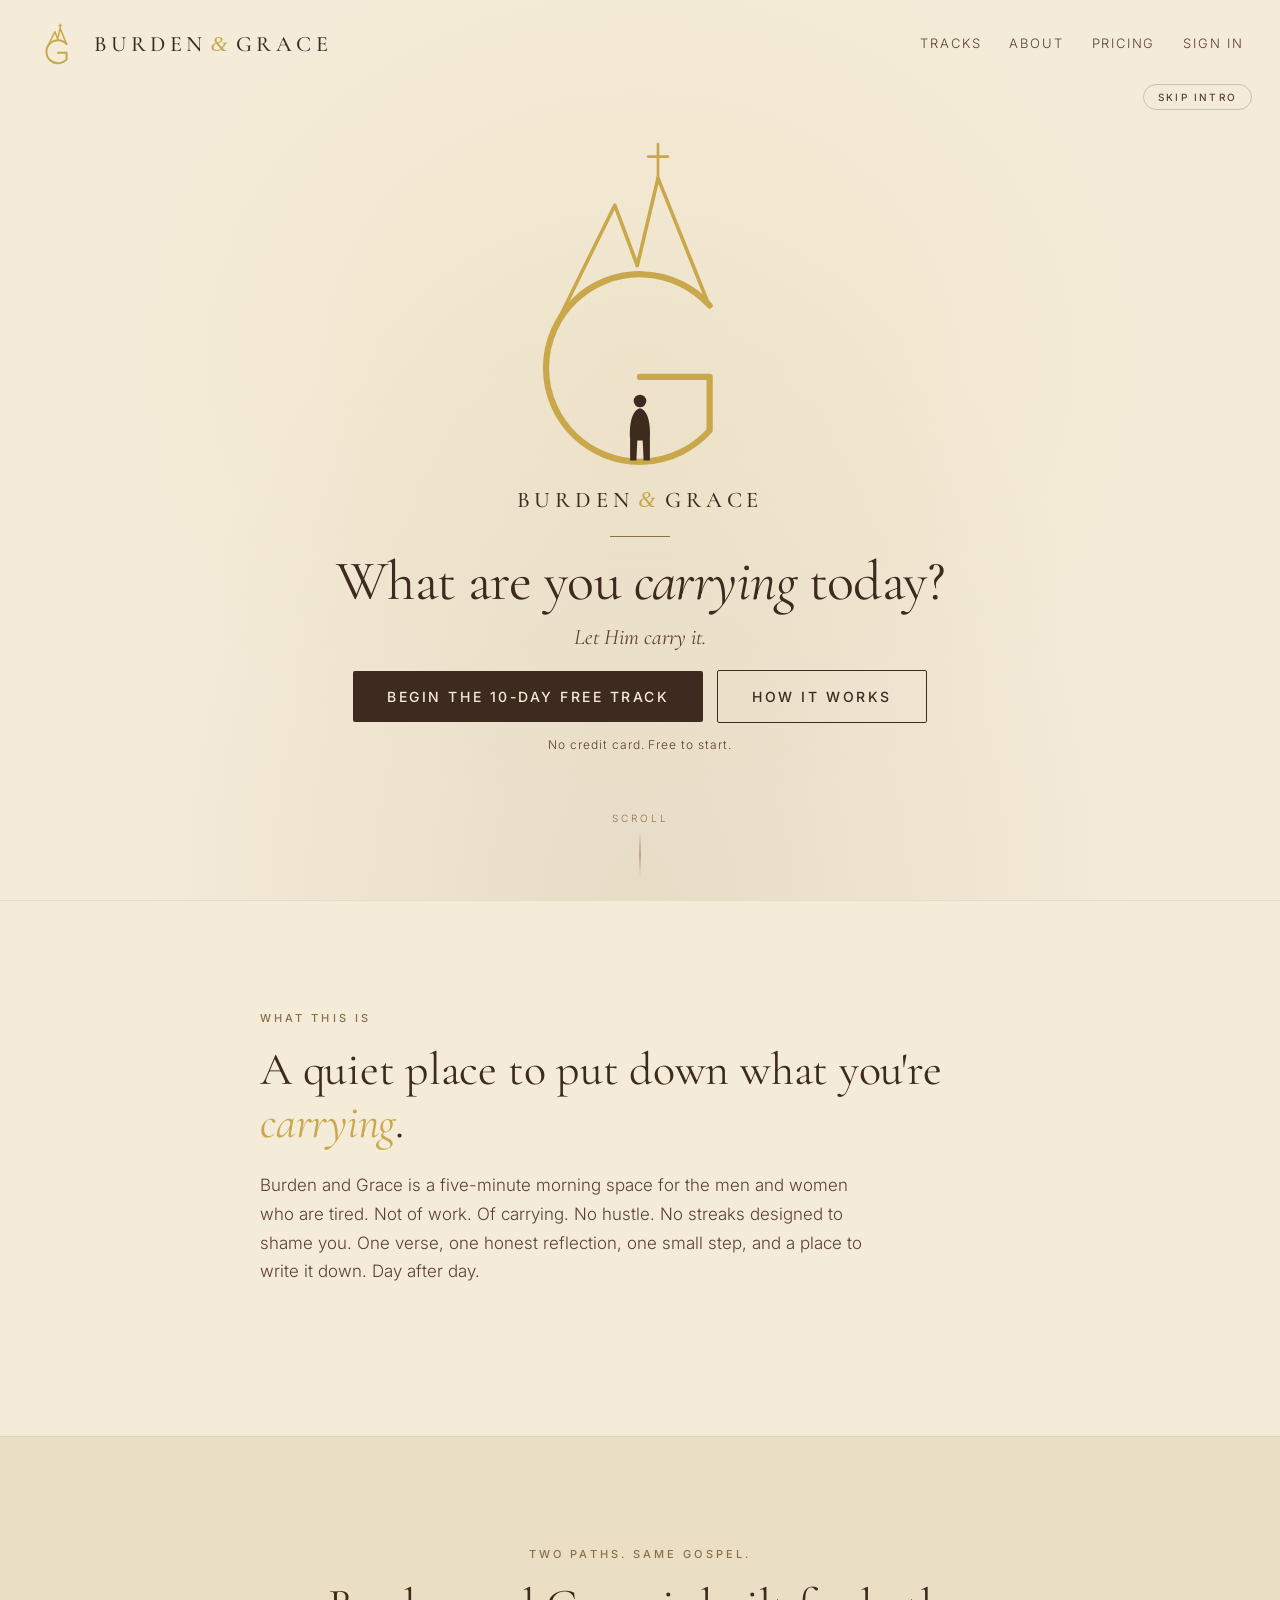
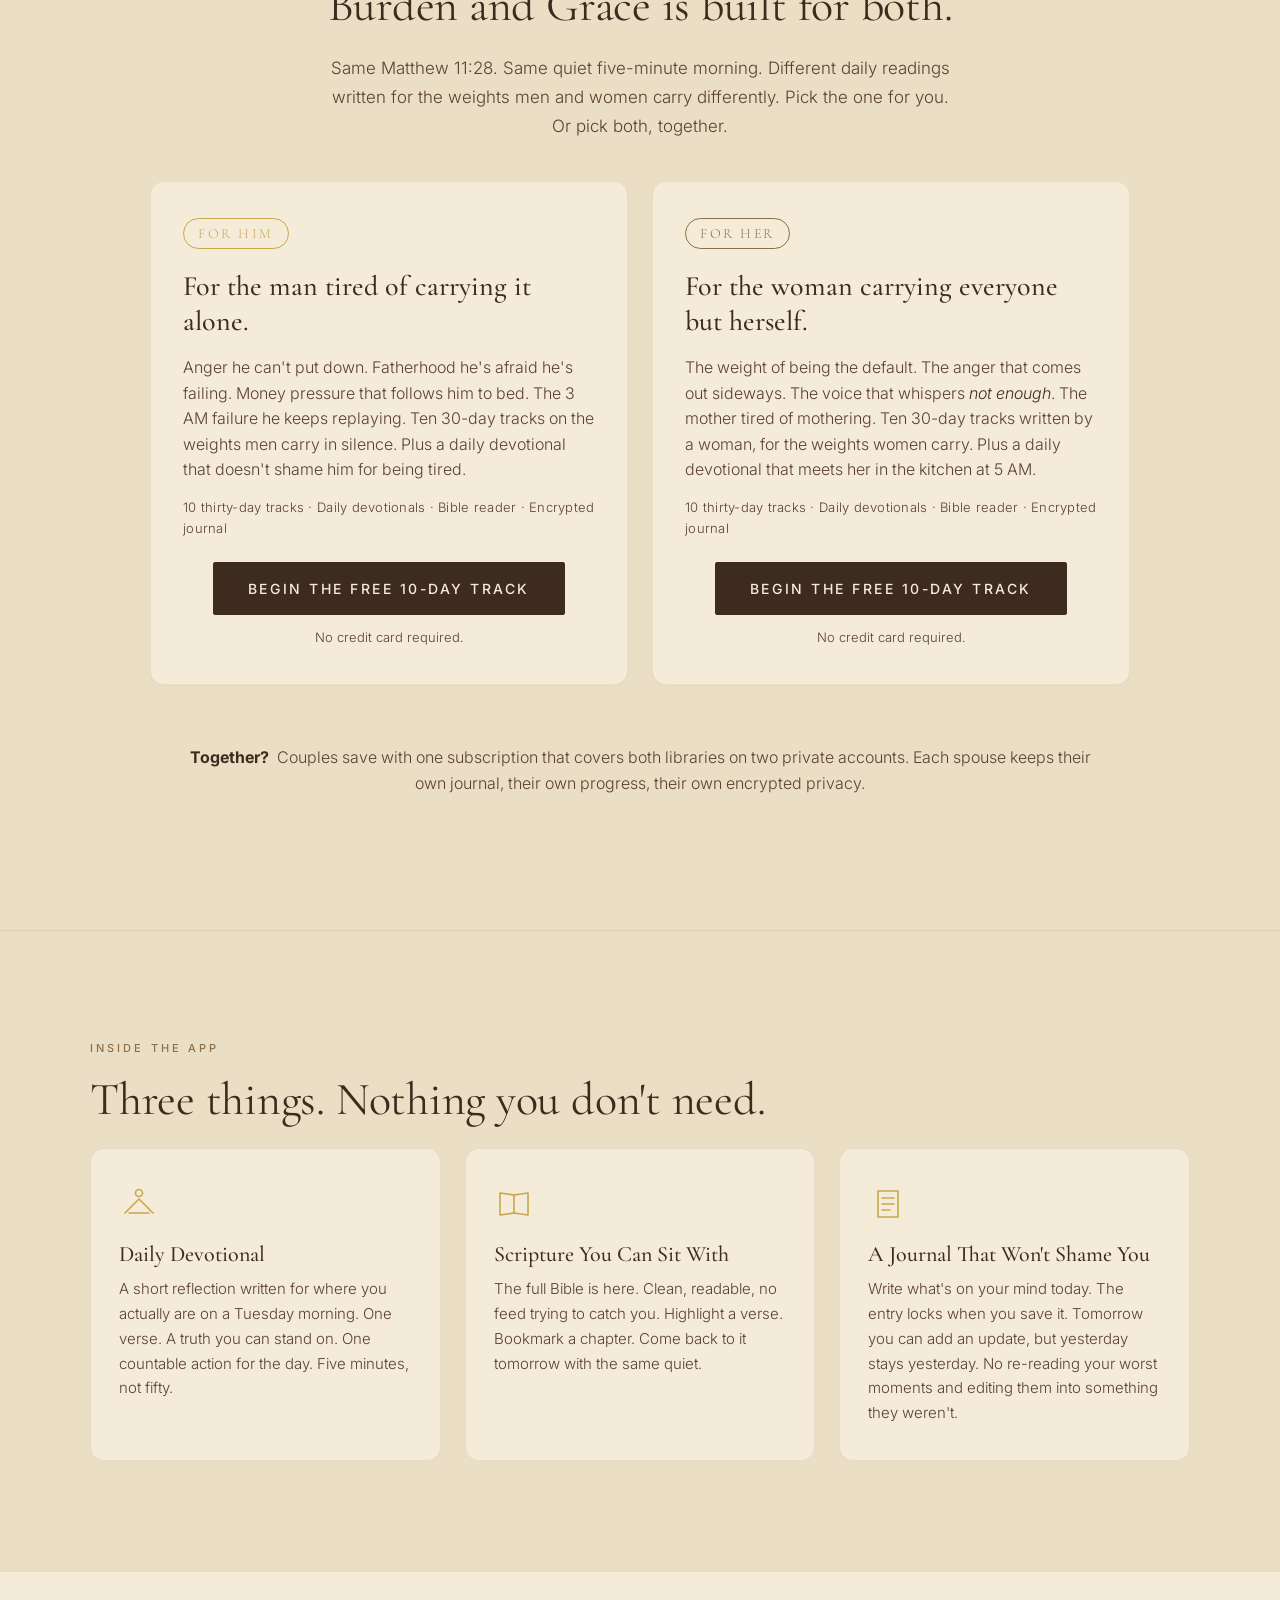
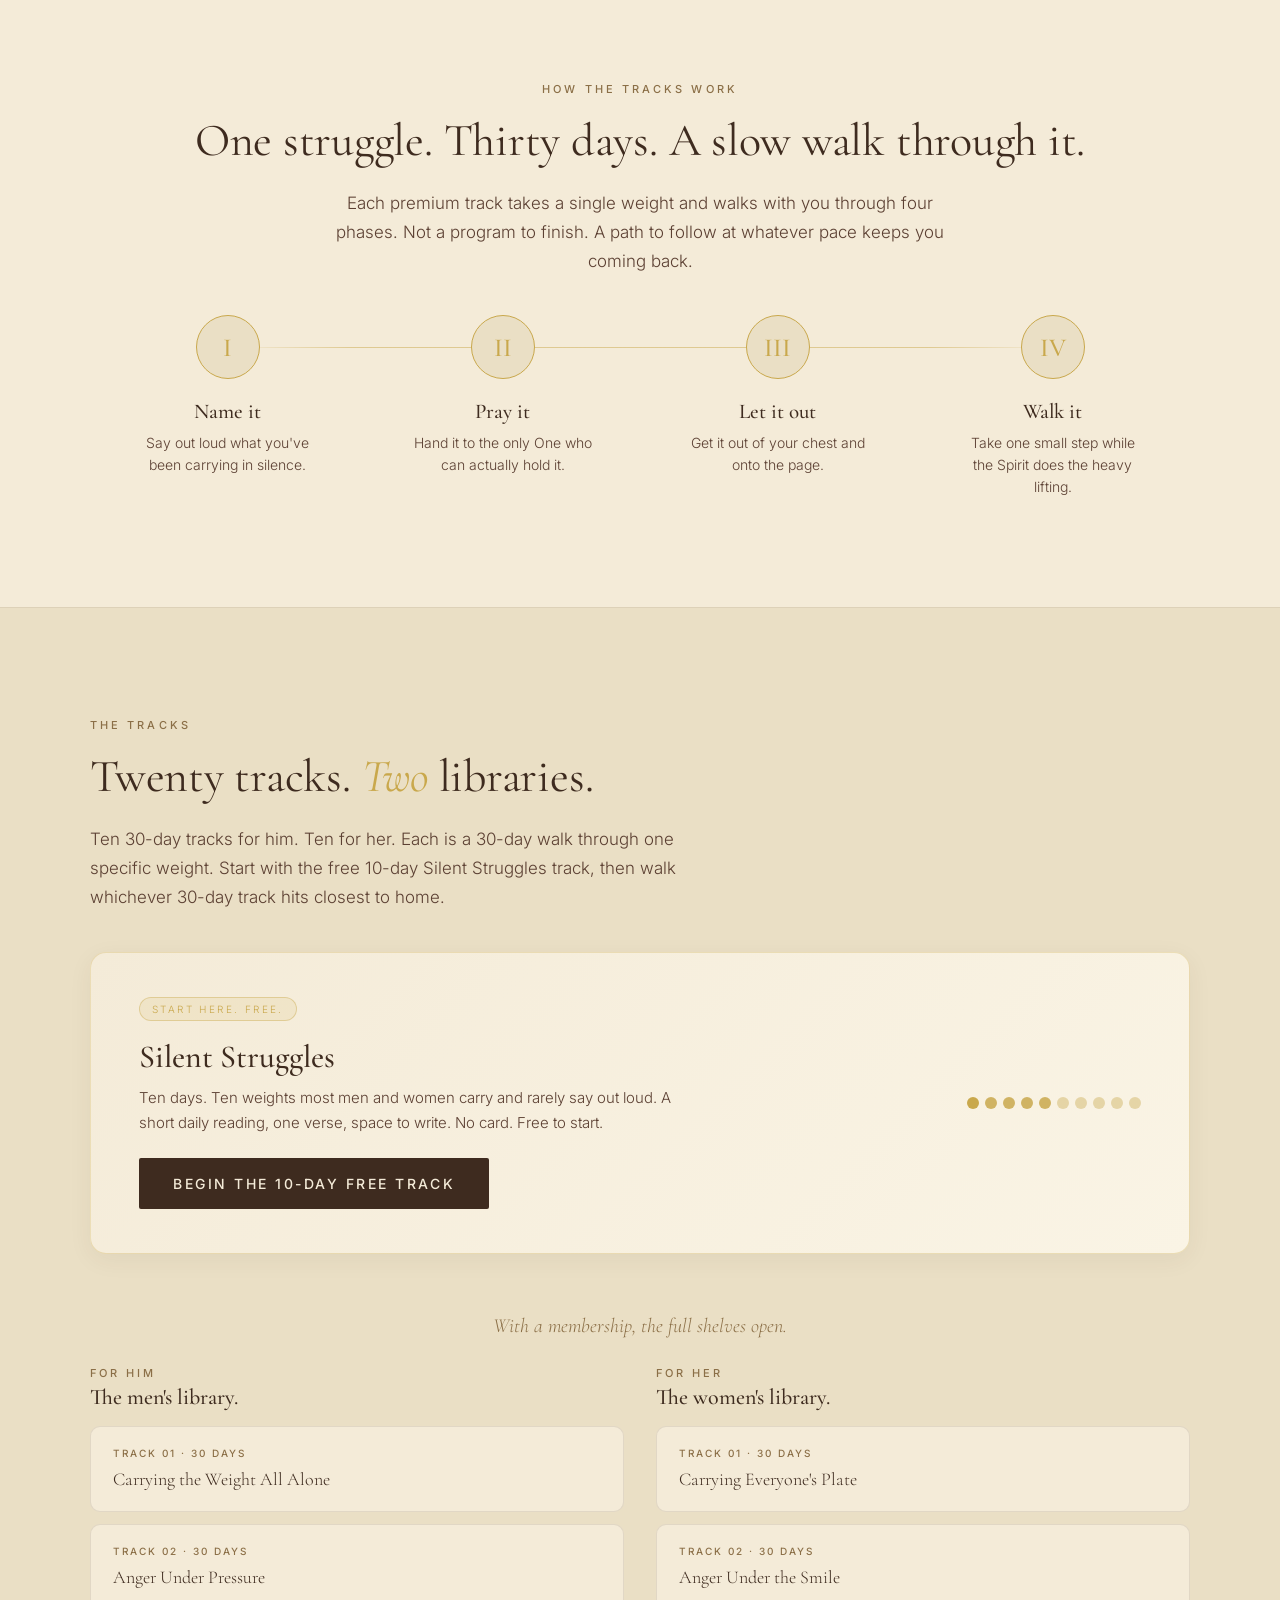
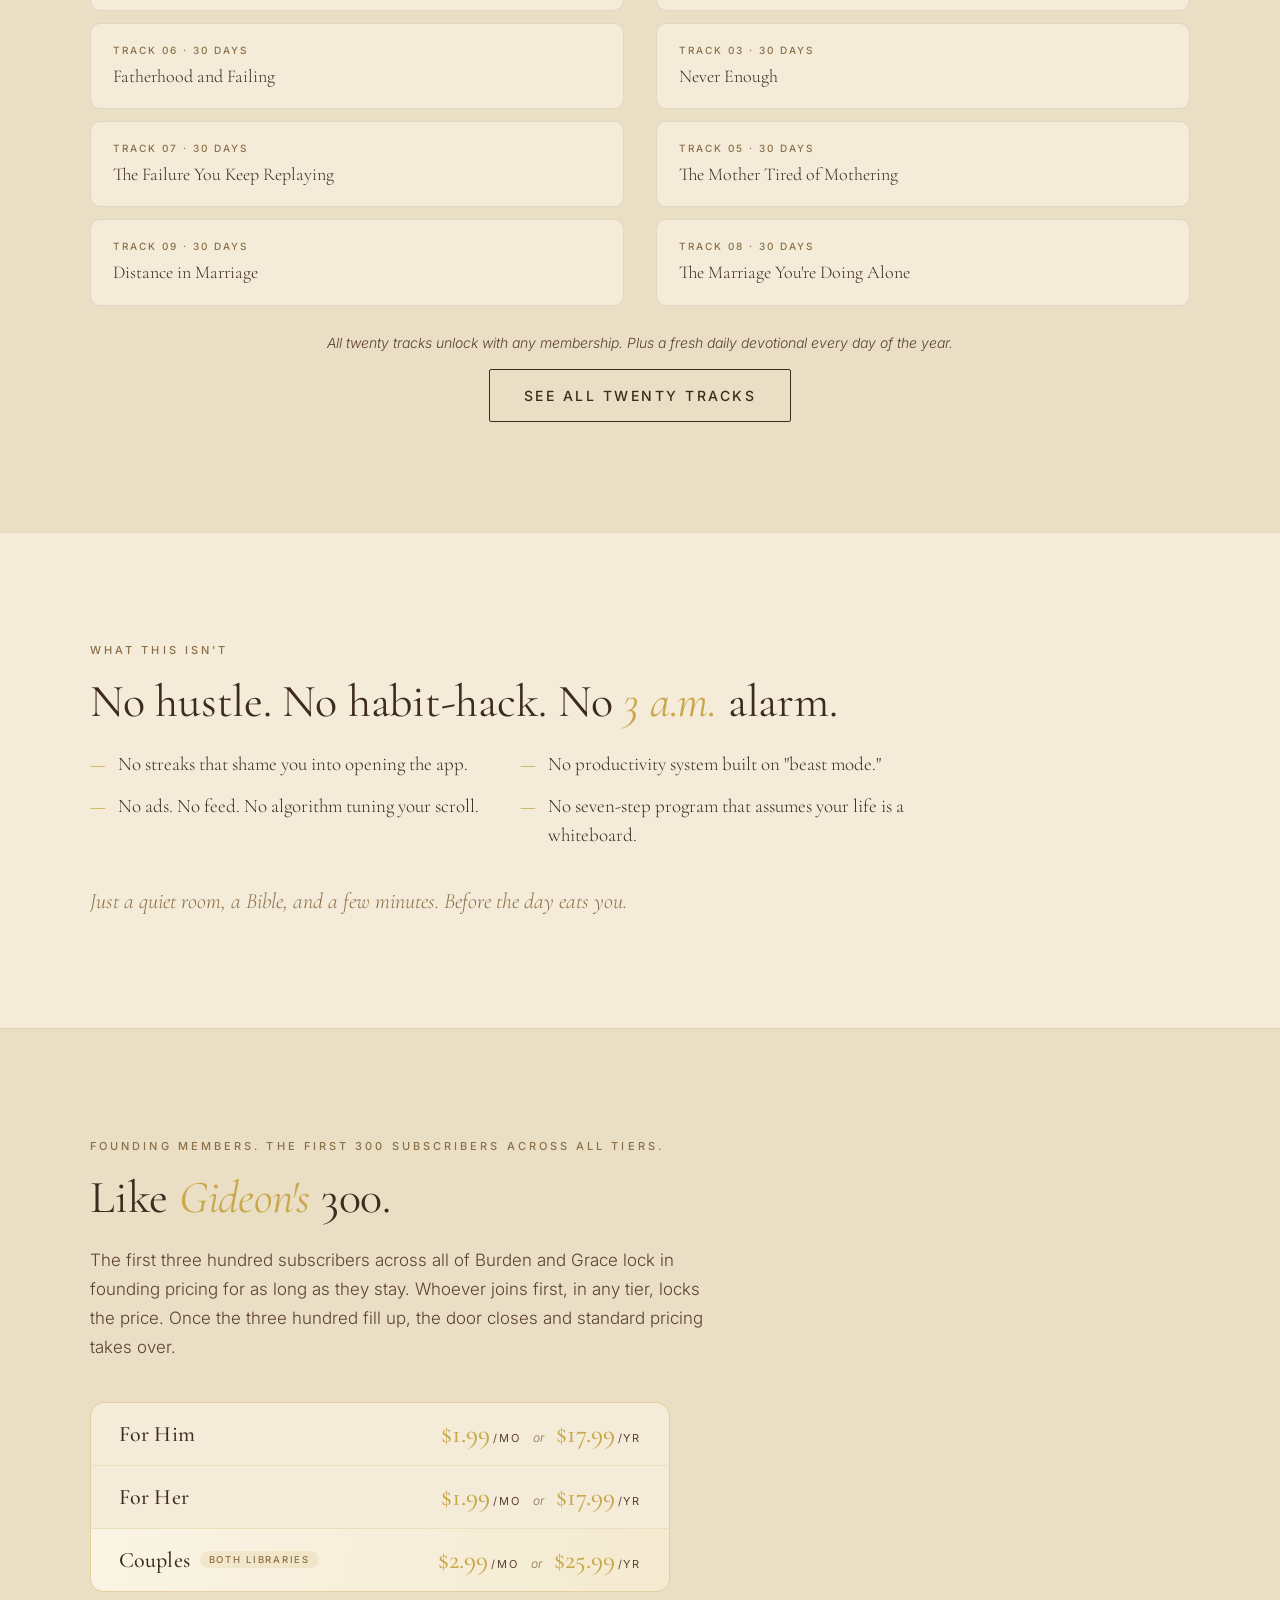
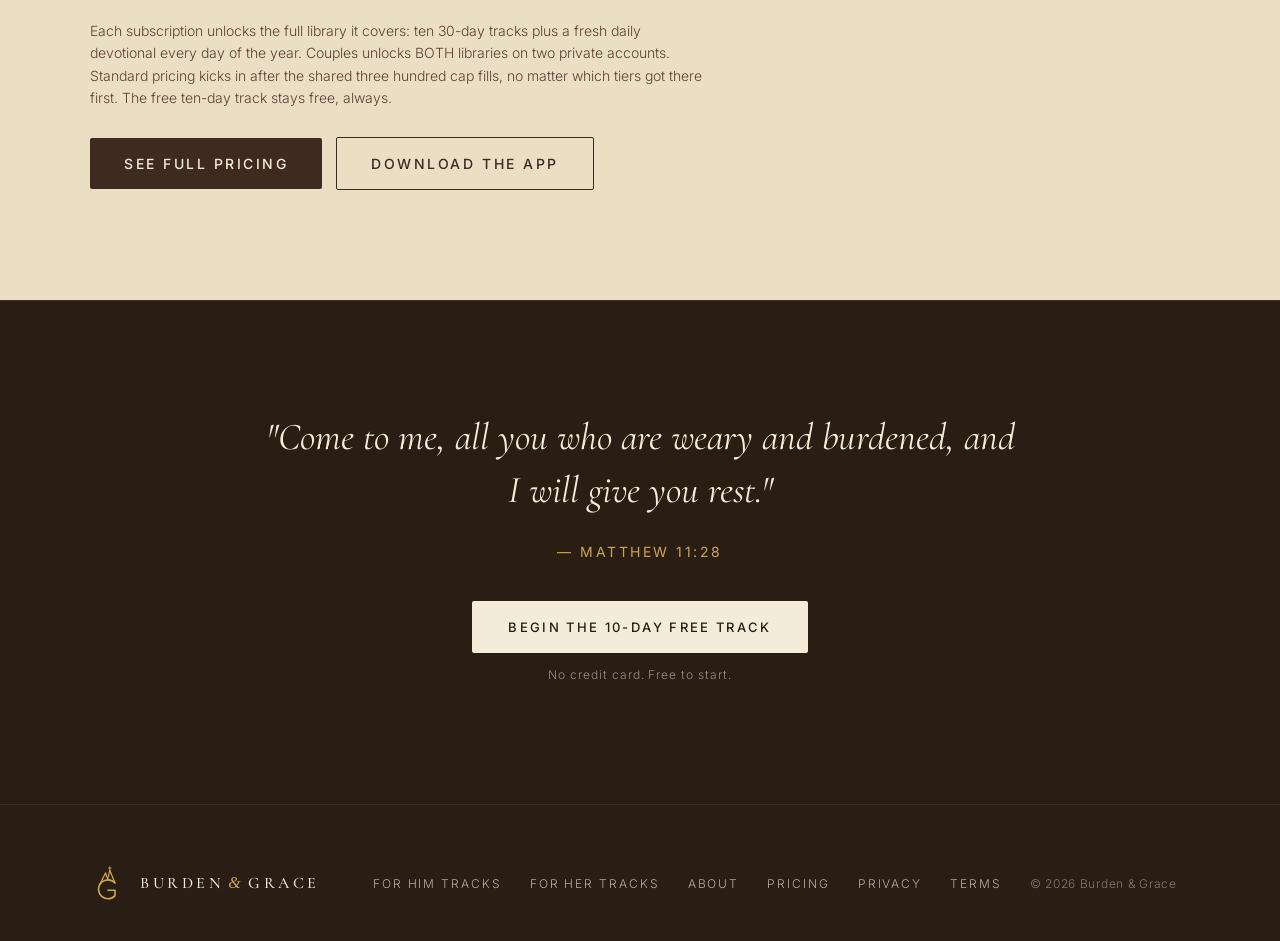
==== commit f1c90739: "Single Tracks link in footer; redirect tracks-women.html; split homepage tracks 5+5" ====
--- a/index.html
+++ b/index.html
@@ -434,6 +434,32 @@
     display: grid;
     grid-template-columns: repeat(auto-fit, minmax(260px, 1fr));
     gap: 14px;
+  }
+  .tracks.tracks-vertical {
+    display: flex;
+    flex-direction: column;
+    gap: 12px;
+  }
+  .shelf-head {
+    margin-bottom: 16px;
+  }
+  .shelf-head h3 {
+    font-family: "Cormorant Garamond", Georgia, serif;
+    font-size: 22px;
+    font-weight: 500;
+    color: var(--coffee);
+    margin: 0;
+    line-height: 1.2;
+  }
+  .two-shelves {
+    display: grid;
+    grid-template-columns: 1fr 1fr;
+    gap: 32px;
+    margin-top: 8px;
+    align-items: start;
+  }
+  @media (max-width: 800px) {
+    .two-shelves { grid-template-columns: 1fr; gap: 32px; }
   }
   .track {
     background: var(--cream);
@@ -901,14 +927,14 @@
 <section class="block alt shelf">
   <div class="container">
     <p class="eyebrow">The tracks</p>
-    <h2>Ten struggles. One at a time.</h2>
-    <p class="lead">Start with the free 10-day track that names the ten struggles most men carry in silence. When one of them hits close to home, walk the 30-day version.</p>
+    <h2>Twenty tracks. <em>Two</em> libraries.</h2>
+    <p class="lead">Ten 30-day tracks for him. Ten for her. Each is a 30-day walk through one specific weight. Start with the free 10-day Silent Struggles track, then walk whichever 30-day track hits closest to home.</p>
 
     <div class="free-track">
       <div class="free-track-meta">
         <span class="free-tag">Start here. Free.</span>
         <h3>Silent Struggles</h3>
-        <p>Ten days. Ten weights you've probably carried alone. A short daily reading, one verse, space to write. No card. Free to start.</p>
+        <p>Ten days. Ten weights most men and women carry and rarely say out loud. A short daily reading, one verse, space to write. No card. Free to start.</p>
         <a class="cta" href="#" data-waitlist="free_track">Begin the 10-day free track</a>
       </div>
       <div class="free-track-visual" aria-hidden="true">
@@ -919,20 +945,39 @@
       </div>
     </div>
 
-    <p class="shelf-divider">With a membership, the full shelf opens.</p>
-    <div class="tracks">
-      <a class="track" href="tracks.html"><small>Track 01 &middot; 30 days</small>Carrying the Weight All Alone</a>
-      <a class="track" href="tracks.html"><small>Track 02 &middot; 30 days</small>Anger Under Pressure</a>
-      <a class="track" href="tracks.html"><small>Track 03 &middot; 30 days</small>Money Stress and Never Enough</a>
-      <a class="track" href="tracks.html"><small>Track 04 &middot; 30 days</small>Surrounded by People, Known by None</a>
-      <a class="track" href="tracks.html"><small>Track 05 &middot; 30 days</small>Physically Present, Emotionally Gone</a>
-      <a class="track" href="tracks.html"><small>Track 06 &middot; 30 days</small>Fatherhood and Failing</a>
-      <a class="track" href="tracks.html"><small>Track 07 &middot; 30 days</small>The Failure You Keep Replaying</a>
-      <a class="track" href="tracks.html"><small>Track 08 &middot; 30 days</small>Hidden Sin, Shame, and Secrets</a>
-      <a class="track" href="tracks.html"><small>Track 09 &middot; 30 days</small>Distance in Marriage</a>
-      <a class="track" href="tracks.html"><small>Track 10 &middot; 30 days</small>Spiritually Inconsistent and Stuck</a>
-    </div>
-    <p class="shelf-fine">Plus a fresh daily devotional every day of the year. One subscription unlocks everything.</p>
+    <p class="shelf-divider">With a membership, the full shelves open.</p>
+    <div class="two-shelves">
+      <div class="shelf-col">
+        <div class="shelf-head">
+          <p class="eyebrow" style="margin-bottom: 4px;">For Him</p>
+          <h3>The men's library.</h3>
+        </div>
+        <div class="tracks tracks-vertical">
+          <a class="track" href="tracks.html"><small>Track 01 &middot; 30 days</small>Carrying the Weight All Alone</a>
+          <a class="track" href="tracks.html"><small>Track 02 &middot; 30 days</small>Anger Under Pressure</a>
+          <a class="track" href="tracks.html"><small>Track 06 &middot; 30 days</small>Fatherhood and Failing</a>
+          <a class="track" href="tracks.html"><small>Track 07 &middot; 30 days</small>The Failure You Keep Replaying</a>
+          <a class="track" href="tracks.html"><small>Track 09 &middot; 30 days</small>Distance in Marriage</a>
+        </div>
+      </div>
+      <div class="shelf-col">
+        <div class="shelf-head">
+          <p class="eyebrow" style="margin-bottom: 4px;">For Her</p>
+          <h3>The women's library.</h3>
+        </div>
+        <div class="tracks tracks-vertical">
+          <a class="track" href="tracks.html"><small>Track 01 &middot; 30 days</small>Carrying Everyone's Plate</a>
+          <a class="track" href="tracks.html"><small>Track 02 &middot; 30 days</small>Anger Under the Smile</a>
+          <a class="track" href="tracks.html"><small>Track 03 &middot; 30 days</small>Never Enough</a>
+          <a class="track" href="tracks.html"><small>Track 05 &middot; 30 days</small>The Mother Tired of Mothering</a>
+          <a class="track" href="tracks.html"><small>Track 08 &middot; 30 days</small>The Marriage You're Doing Alone</a>
+        </div>
+      </div>
+    </div>
+    <p class="shelf-fine" style="text-align: center; margin-top: 28px;">All twenty tracks unlock with any membership. Plus a fresh daily devotional every day of the year.</p>
+    <div class="cta-row" style="justify-content: center; margin-top: 18px;">
+      <a class="cta secondary" href="tracks.html">See all twenty tracks</a>
+    </div>
   </div>
 </section>
 
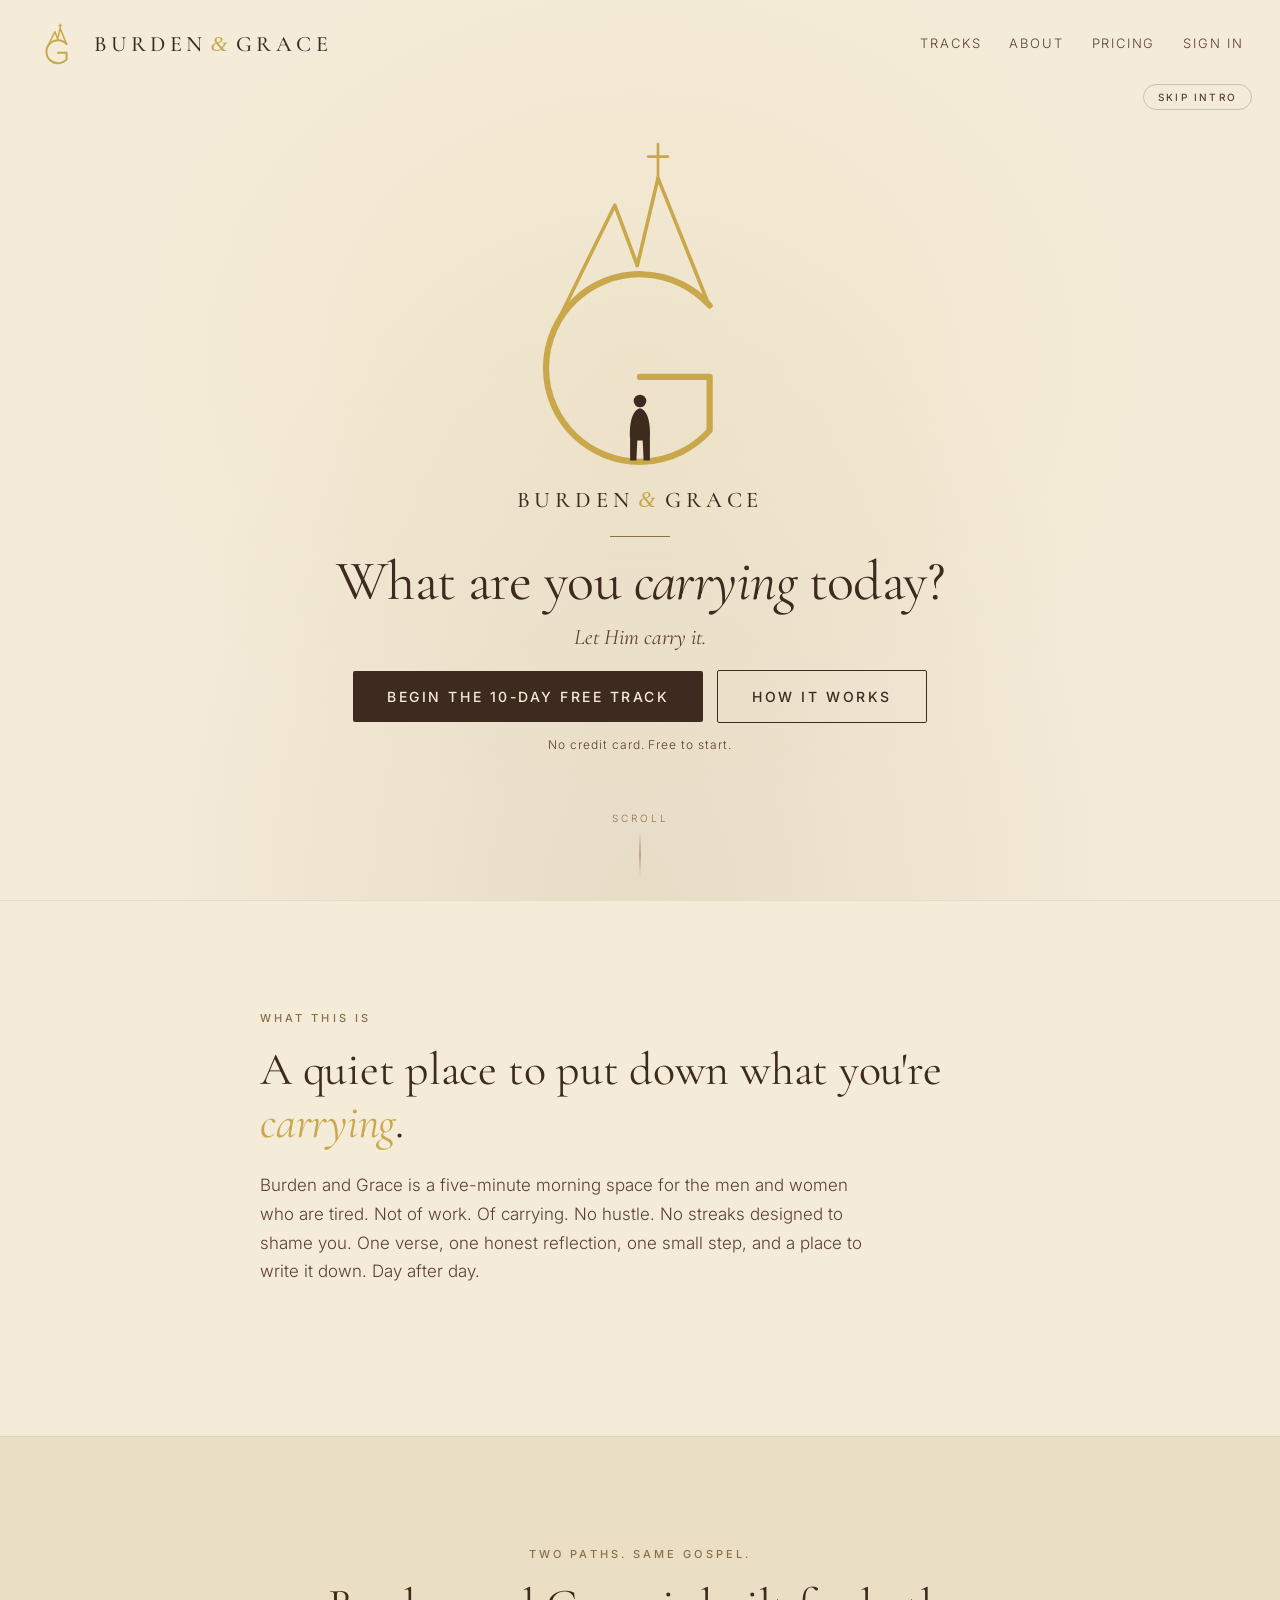
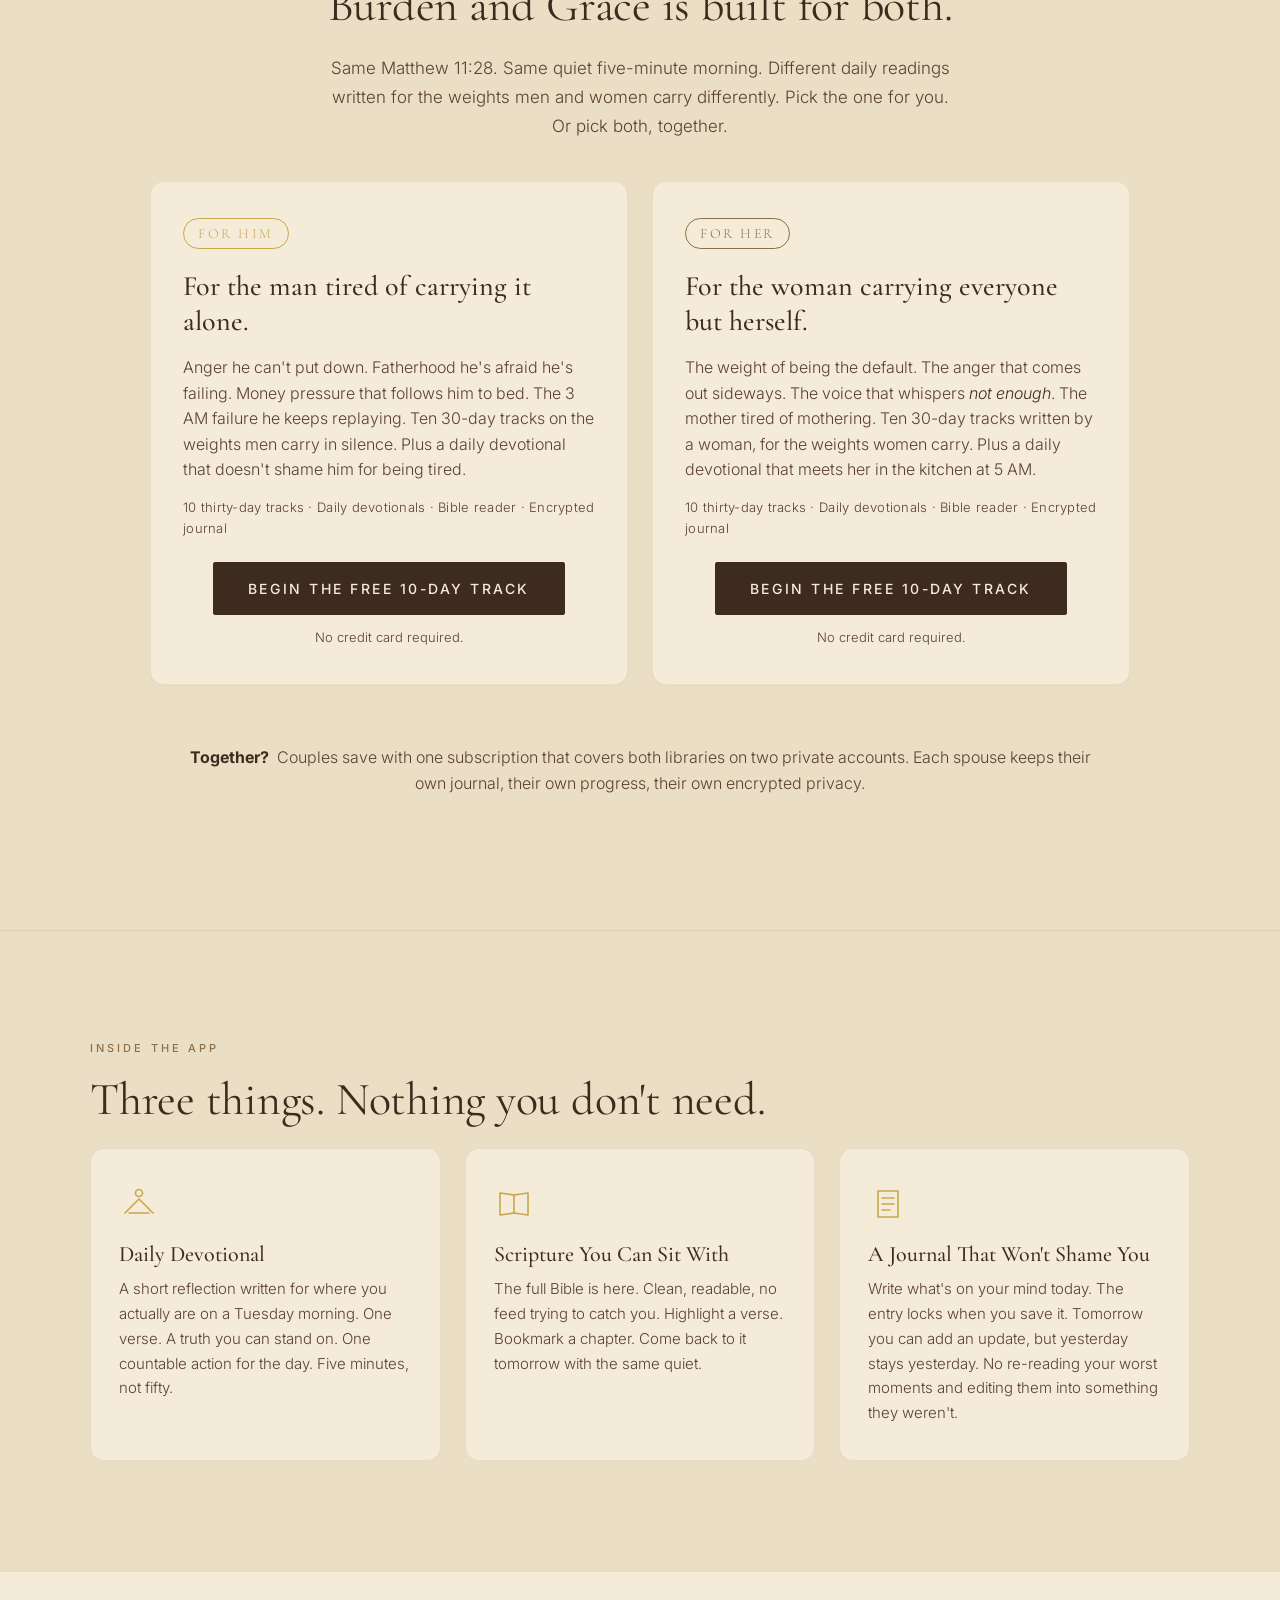
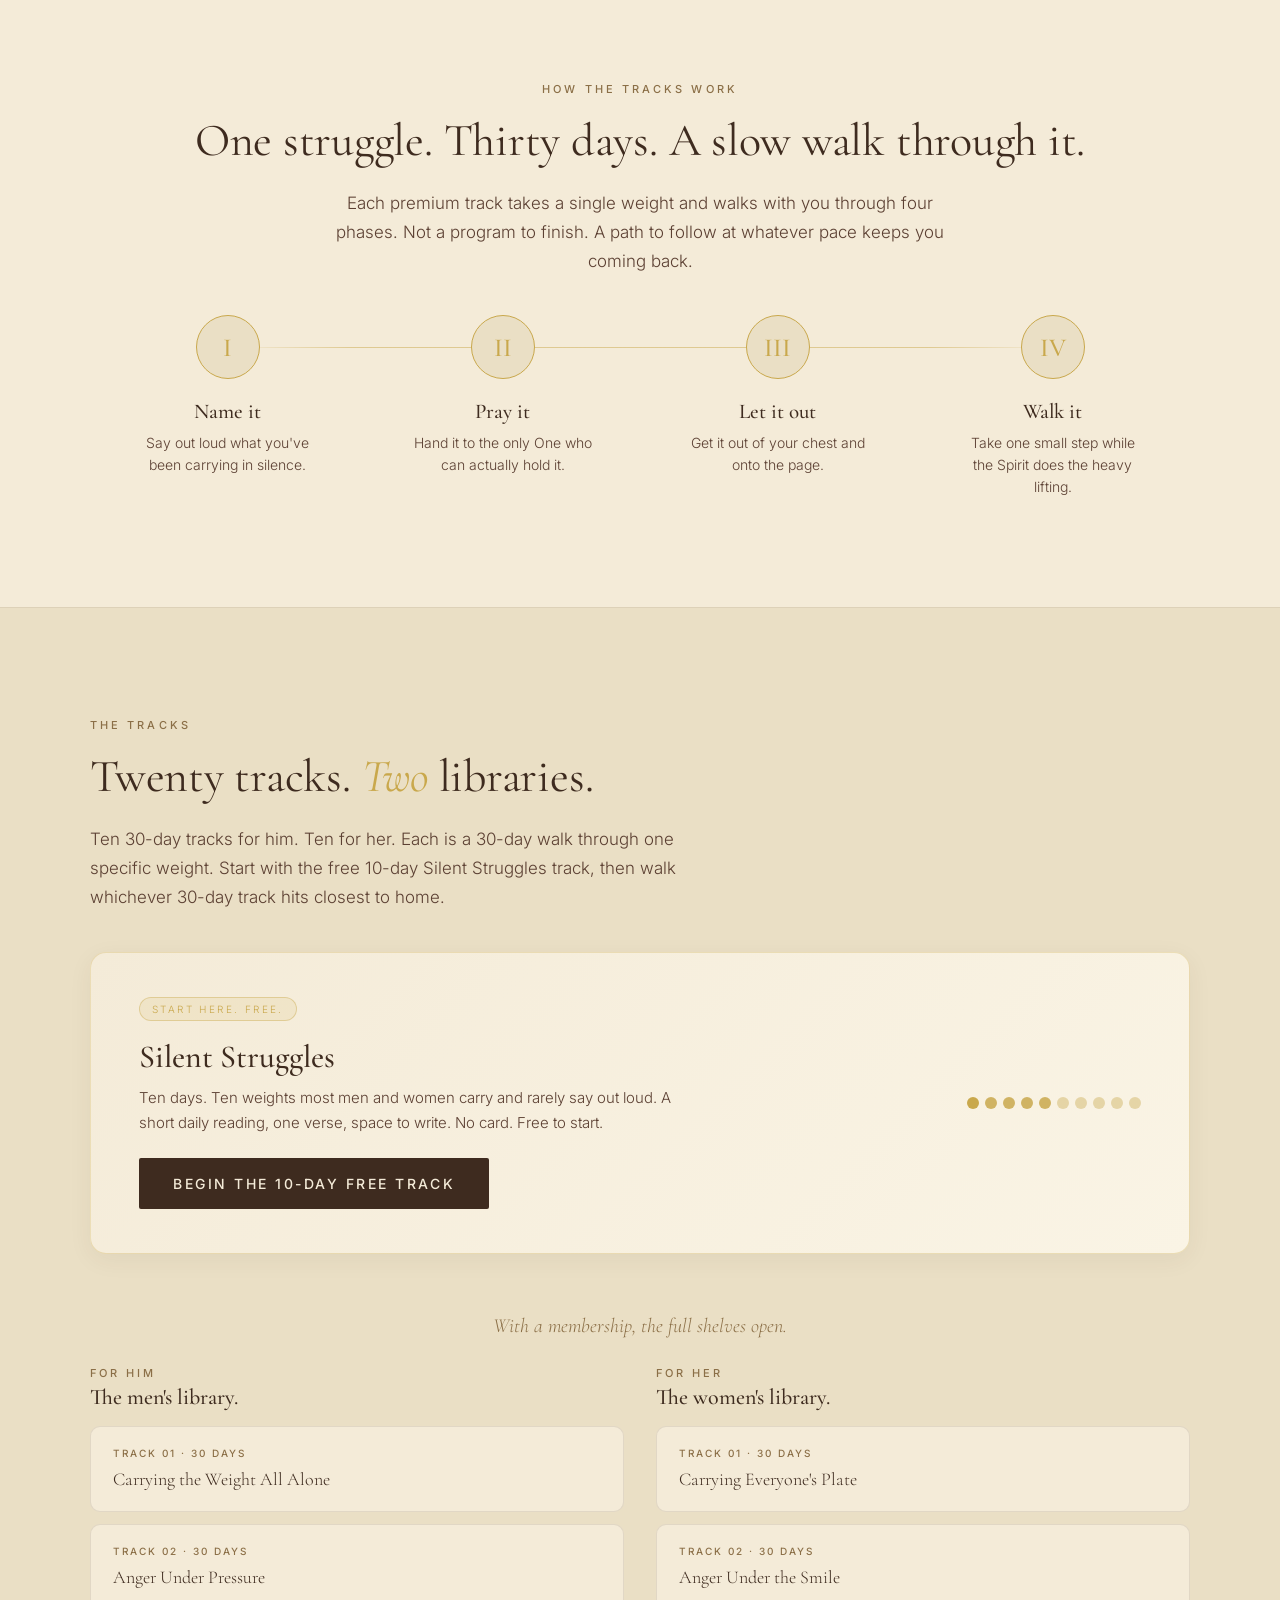
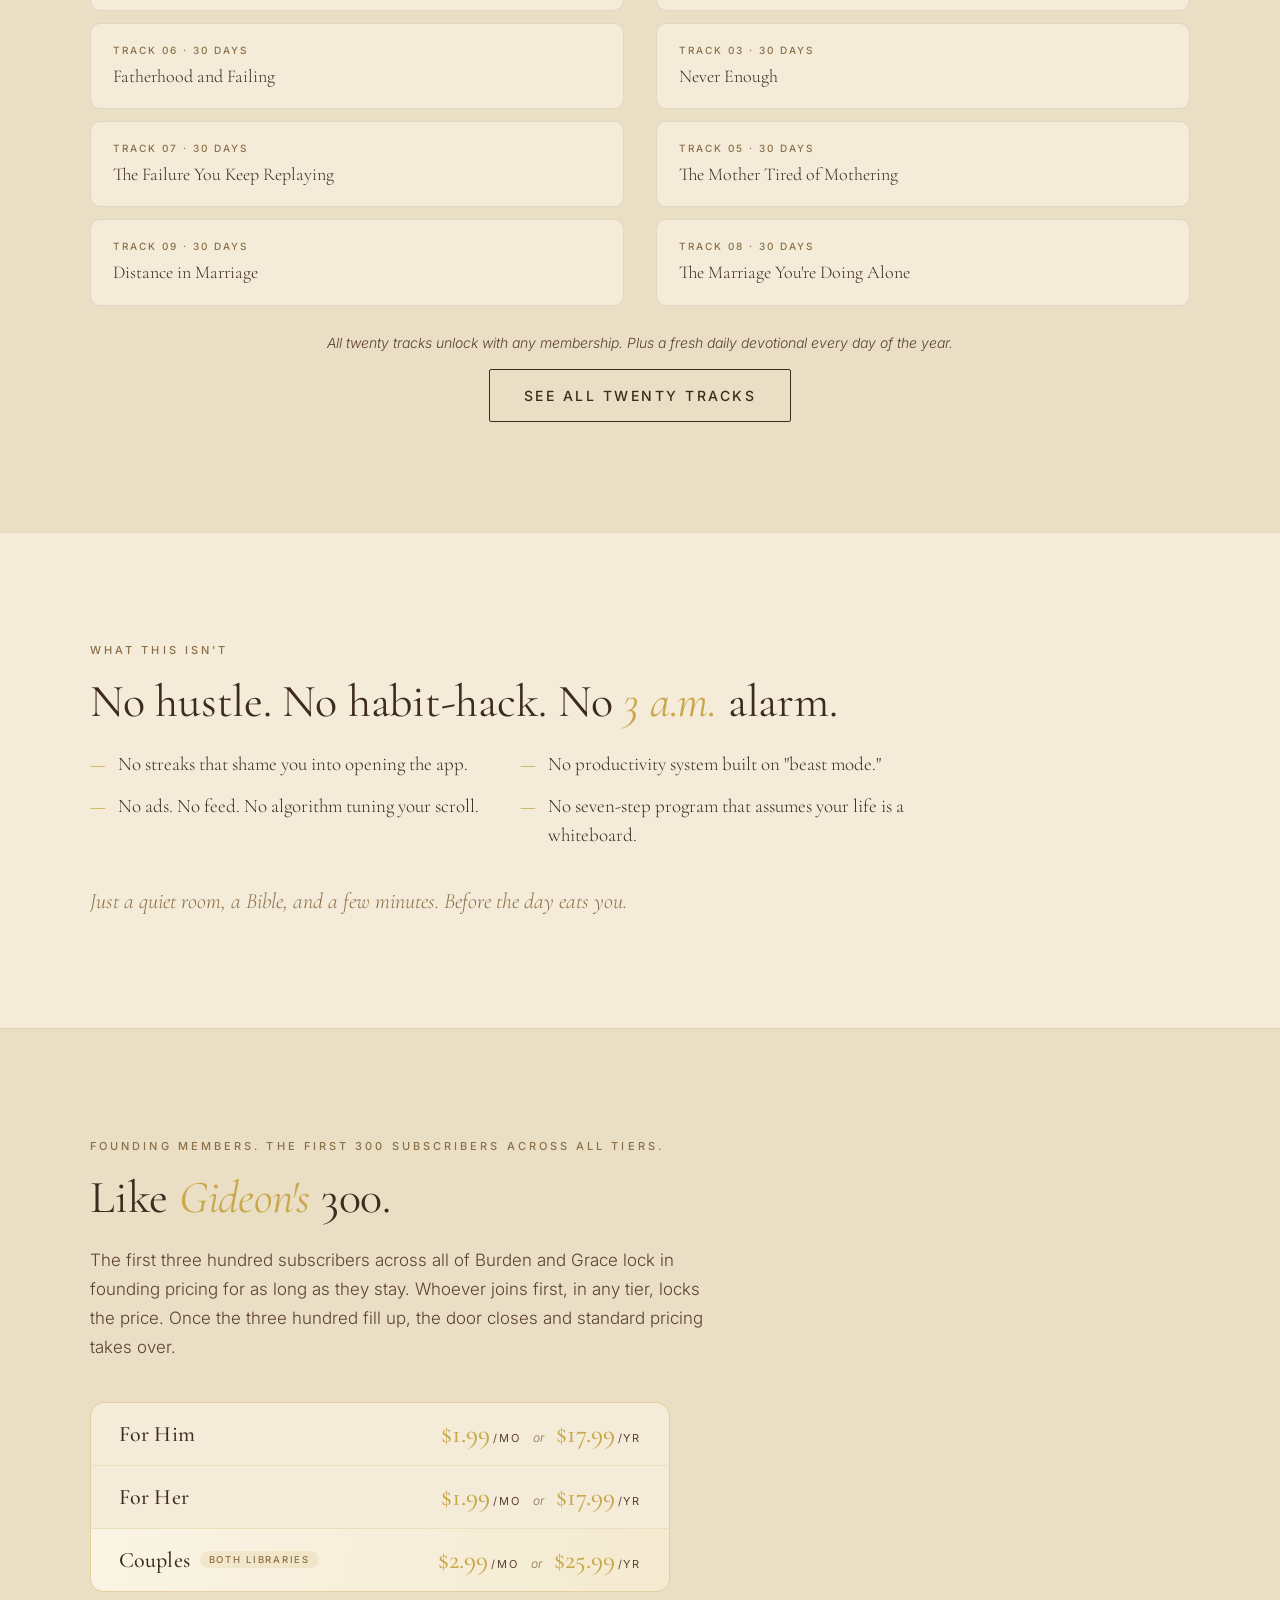
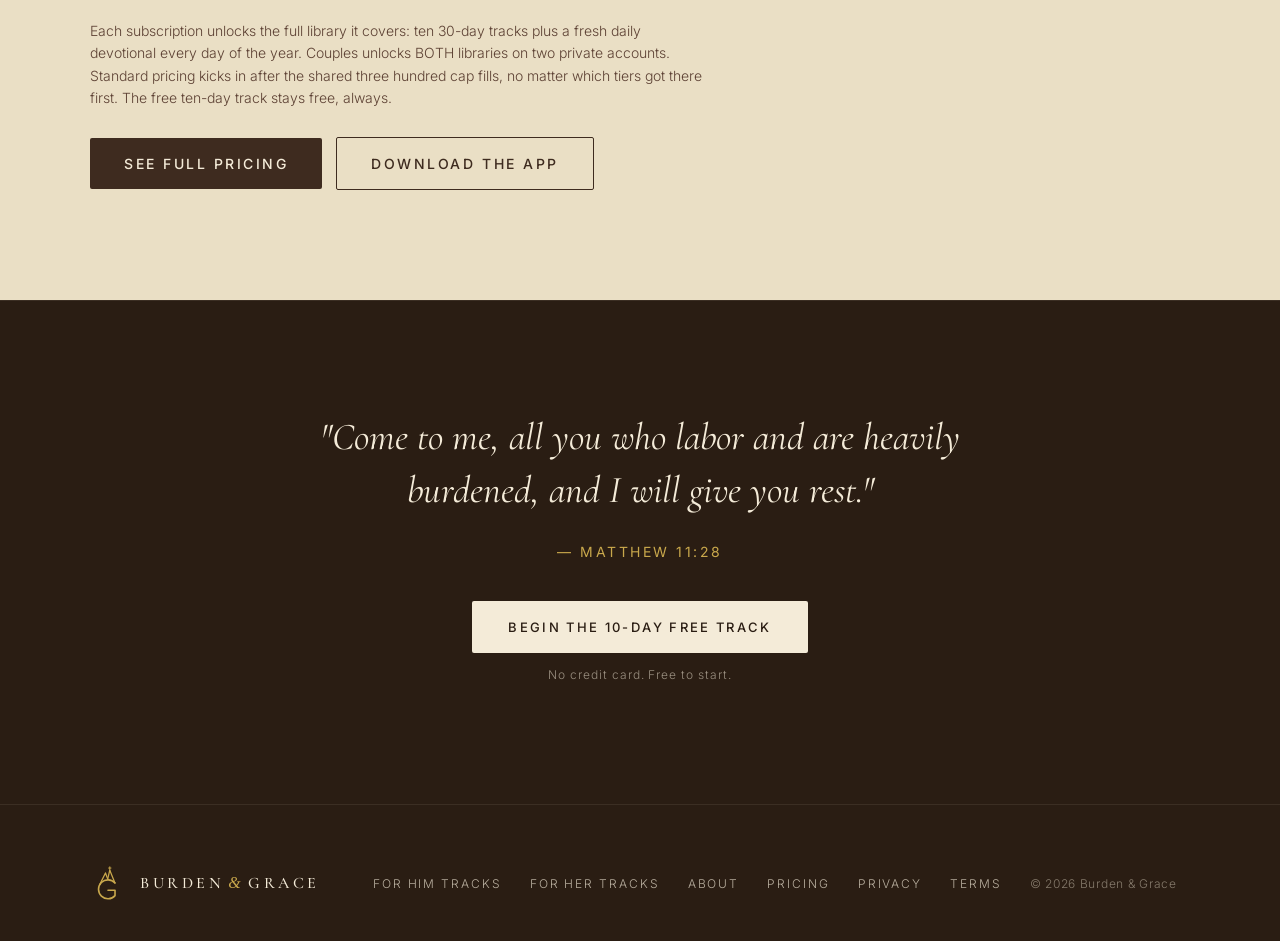
==== commit 349b67f3: "Replace NIV phrasings with WEB across all scripture quotations" ====
--- a/index.html
+++ b/index.html
@@ -644,7 +644,7 @@
         "width": 400,
         "height": 400
       },
-      "description": "A Christian devotional app for men who are tired of carrying. Five minutes a morning — one verse, one honest reflection, a journal that won't shame you.",
+      "description": "A Christian devotional app for men and women who are tired of carrying. Five minutes a morning, one verse, one honest reflection, a journal that won't shame you.",
       "email": "support@burdenandgrace.com",
       "sameAs": []
     },
@@ -653,7 +653,7 @@
       "@id": "https://burdenandgrace.com/#website",
       "url": "https://burdenandgrace.com/",
       "name": "Burden & Grace",
-      "description": "A Christian devotional app for men who are tired of carrying.",
+      "description": "A Christian devotional app for men and women who are tired of carrying.",
       "publisher": { "@id": "https://burdenandgrace.com/#organization" },
       "inLanguage": "en-US"
     },
@@ -664,14 +664,14 @@
       "operatingSystem": "iOS, Android",
       "applicationCategory": "LifestyleApplication",
       "applicationSubCategory": "Christian Devotional",
-      "description": "A five-minute morning devotional app for Christian men. Daily devotionals, a clean Bible reader, and an append-only journal. Ten 30-day tracks on the struggles men carry in silence, plus a free 10-day Silent Struggles track.",
+      "description": "A five-minute morning devotional app for Christian men and women. Daily devotionals, a clean Bible reader, and an append-only journal. Twenty 30-day tracks (ten For Him, ten For Her) on the weights men and women carry in silence, plus a free 10-day Silent Struggles track.",
       "url": "https://burdenandgrace.com/",
       "author": { "@id": "https://burdenandgrace.com/#organization" },
       "publisher": { "@id": "https://burdenandgrace.com/#organization" },
       "inLanguage": "en-US",
       "audience": {
         "@type": "Audience",
-        "audienceType": "Christian men"
+        "audienceType": "Christian men and women"
       },
       "offers": [
         {
@@ -1028,7 +1028,7 @@
 <section class="block dark closing center">
   <div class="container narrow">
     <blockquote>
-      "Come to me, all you who are weary and burdened, and I will give you rest."
+      "Come to me, all you who labor and are heavily burdened, and I will give you rest."
       <cite>&mdash; Matthew 11:28</cite>
     </blockquote>
     <a class="cta large" href="#" data-waitlist="free_track">Begin the 10-day free track</a>
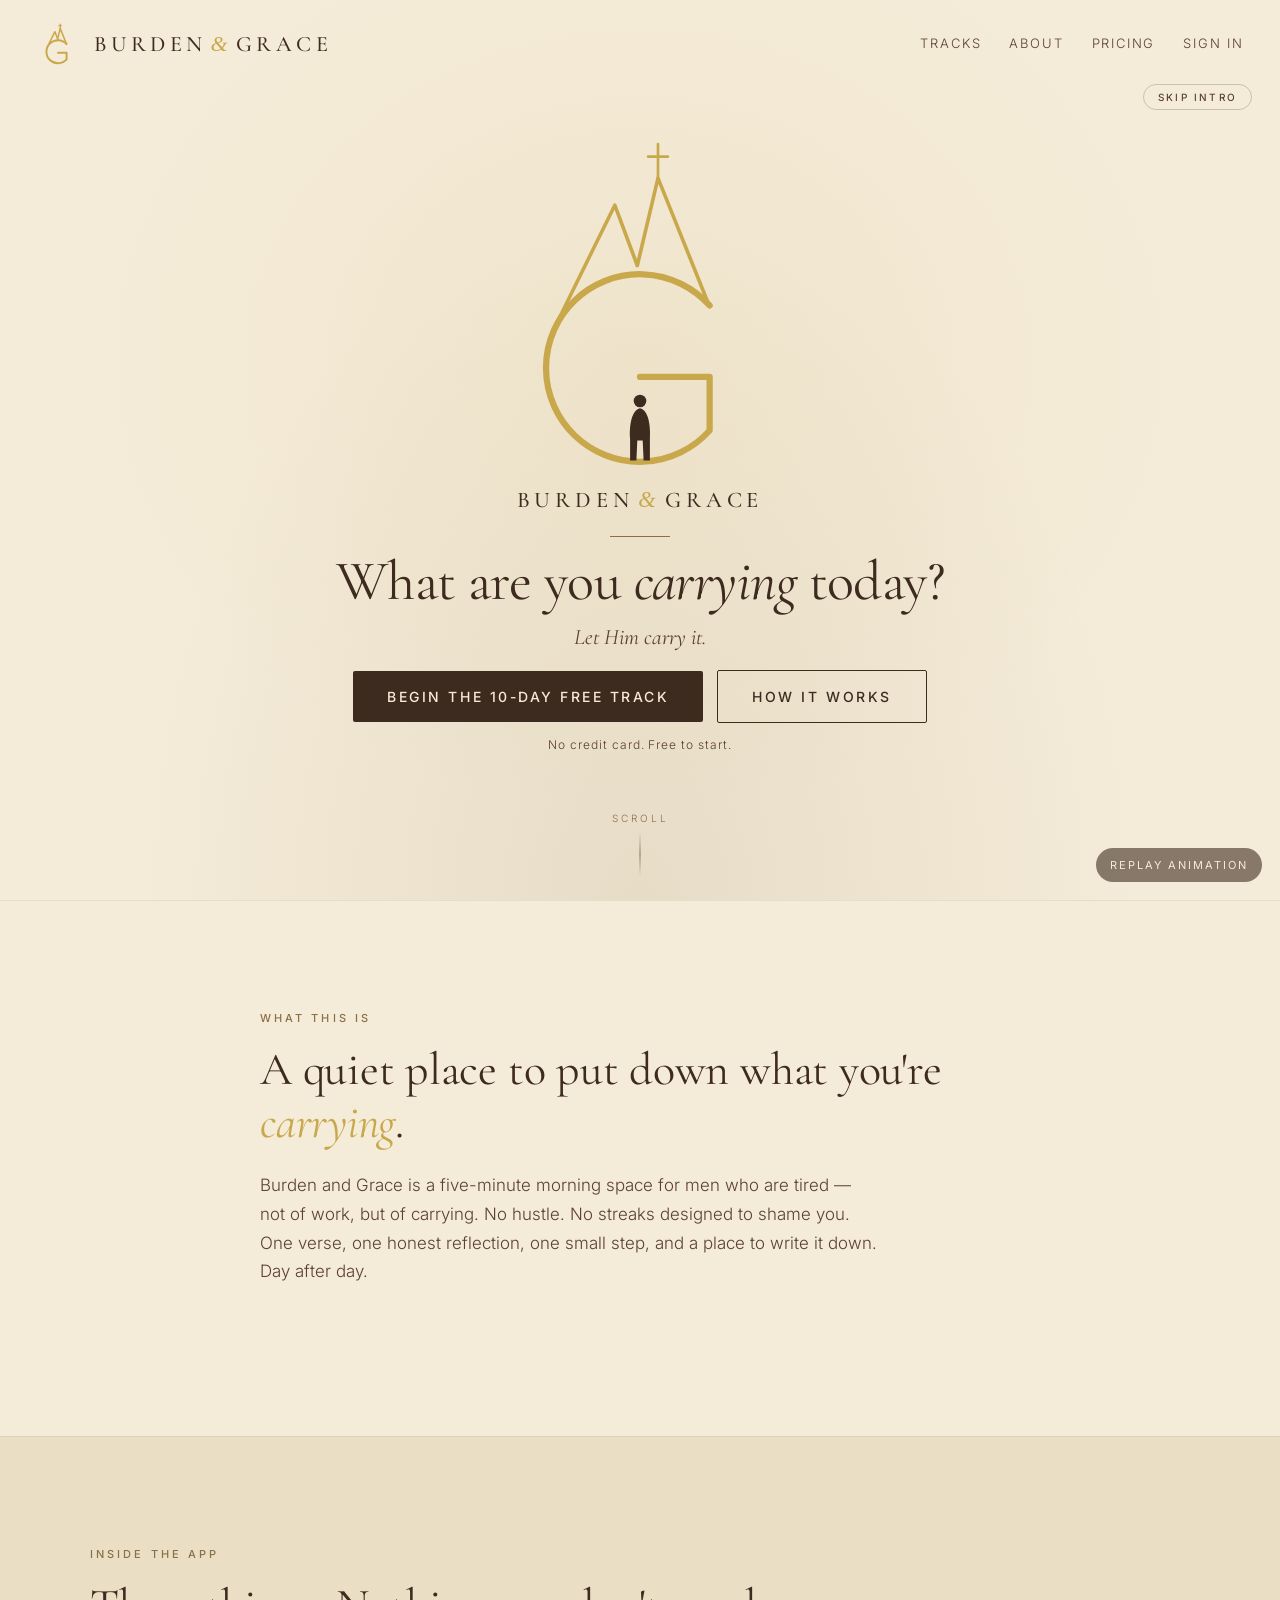
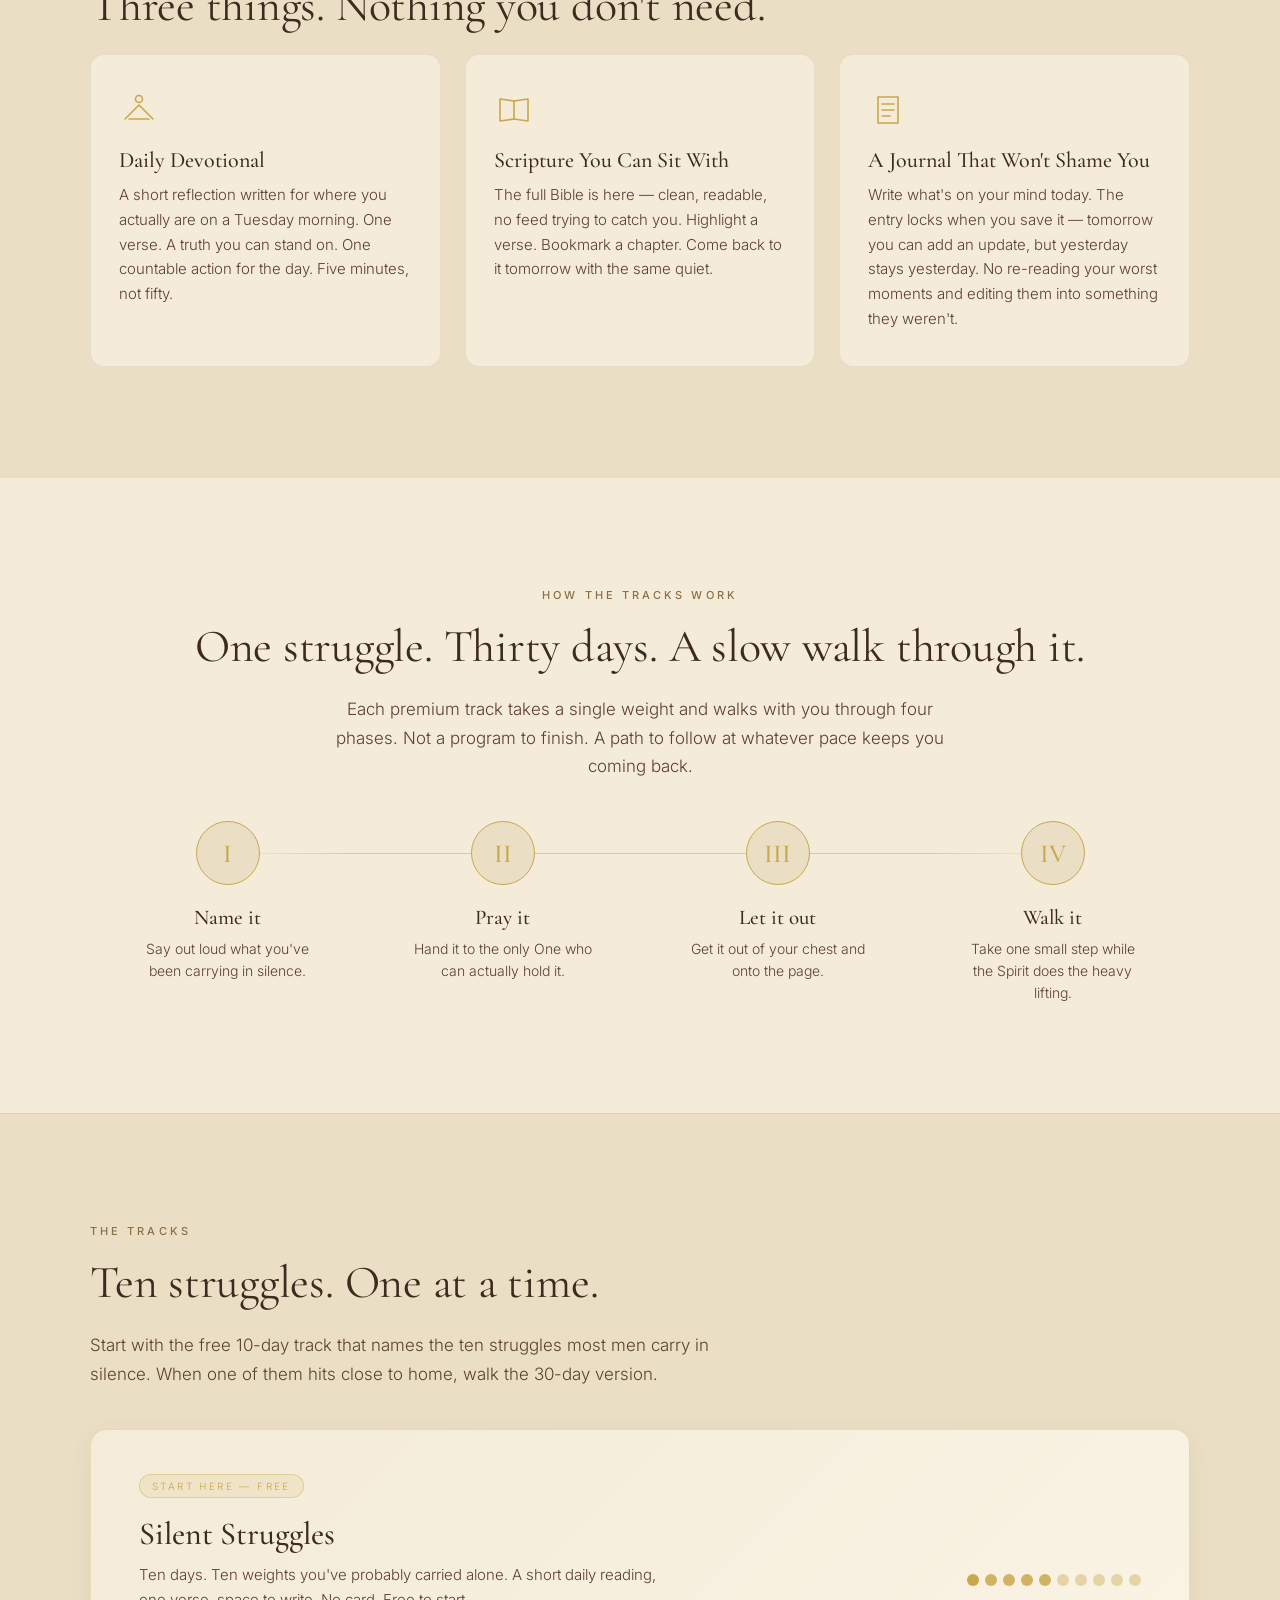
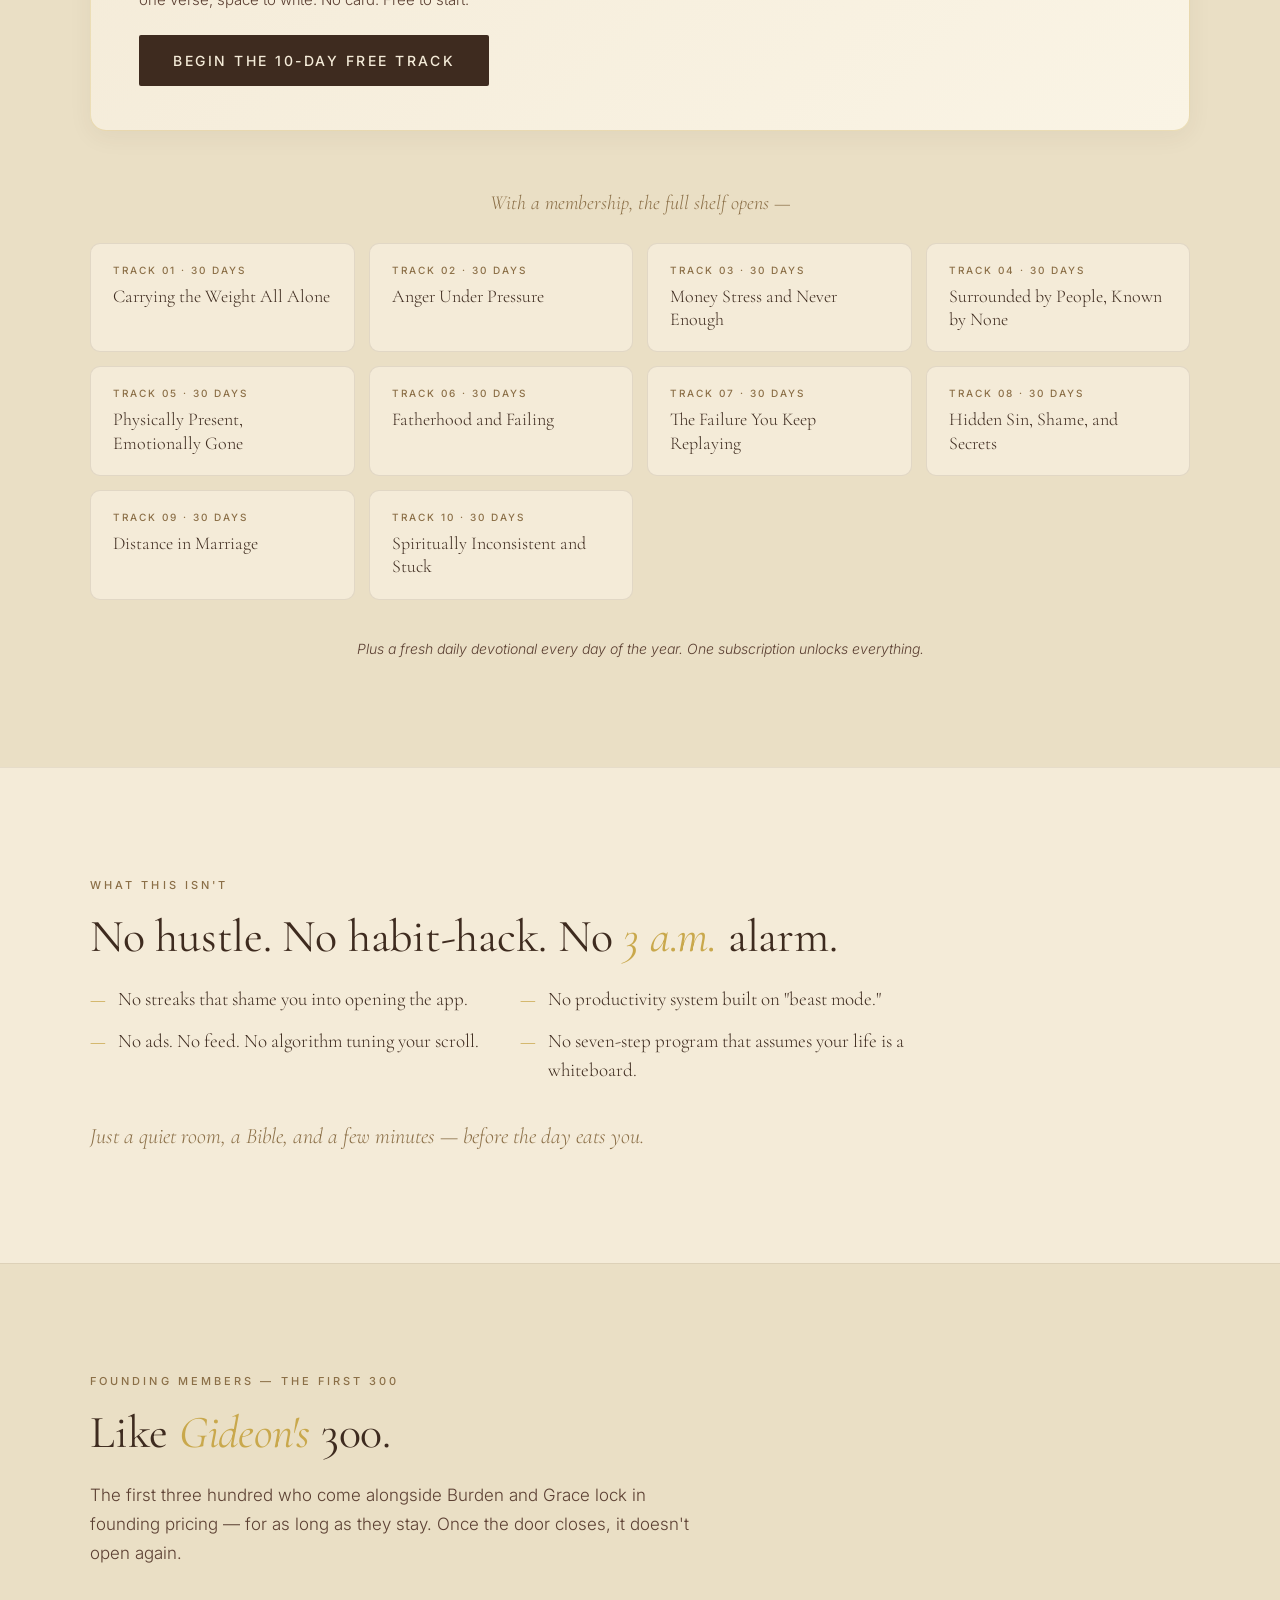
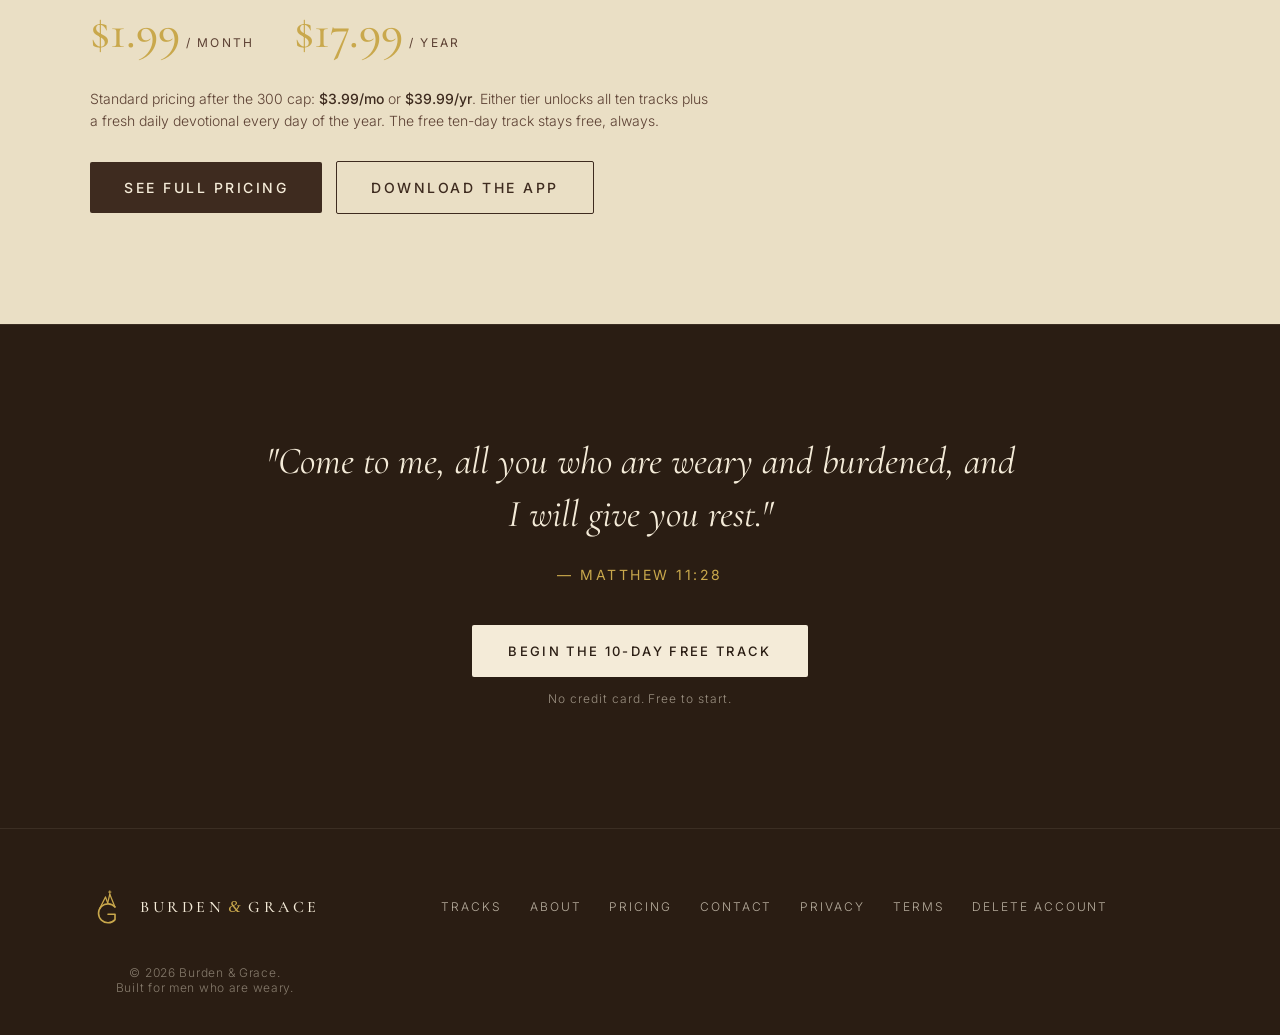
==== commit a600ddcb: "Add Delete Account link to site-wide footer for Google Play compliance" ====
--- a/index.html
+++ b/index.html
@@ -3,9 +3,9 @@
 <head>
 <meta charset="UTF-8" />
 <meta name="viewport" content="width=device-width, initial-scale=1.0" />
-<title>Burden &amp; Grace — A Christian Devotional App for Men and Women Who Are Tired of Carrying</title>
-<meta name="description" content="A five-minute morning devotional app for Christian men and women. One verse, one honest reflection, a journal that won't shame you. Free 10-day Silent Struggles track. No credit card.">
-<meta name="keywords" content="Christian devotional, devotional for men, devotional for women, men's devotional app, women's devotional app, daily devotional, Bible app, Christian journal app, couples devotional, Matthew 11:28">
+<title>Burden &amp; Grace — A Christian Devotional App for Men Who Are Tired of Carrying</title>
+<meta name="description" content="A five-minute morning devotional app for Christian men. One verse, one honest reflection, a journal that won't shame you. Free 10-day Silent Struggles track. No credit card.">
+<meta name="keywords" content="Christian devotional for men, men's devotional app, daily devotional for men, Bible app for men, Christian journal app, Matthew 11:28">
 <meta name="author" content="Burden &amp; Grace">
 <meta name="robots" content="index, follow, max-snippet:-1, max-image-preview:large">
 <link rel="canonical" href="https://burdenandgrace.com/">
@@ -13,19 +13,19 @@
 <!-- Open Graph (Facebook, LinkedIn, iMessage, Slack link previews) -->
 <meta property="og:type" content="website">
 <meta property="og:site_name" content="Burden &amp; Grace">
-<meta property="og:title" content="Burden &amp; Grace — A Christian Devotional App for Men and Women Who Are Tired of Carrying">
-<meta property="og:description" content="A five-minute morning devotional for the men and women who are weary. One verse, one honest reflection, a journal that won't shame you. Free 10-day track. No credit card.">
+<meta property="og:title" content="Burden &amp; Grace — A Christian Devotional App for Men Who Are Tired of Carrying">
+<meta property="og:description" content="A five-minute morning devotional for men. One verse, one honest reflection, a journal that won't shame you. Free 10-day track — no credit card.">
 <meta property="og:url" content="https://burdenandgrace.com/">
 <meta property="og:image" content="https://burdenandgrace.com/og-image.png">
 <meta property="og:image:width" content="1200">
 <meta property="og:image:height" content="630">
-<meta property="og:image:alt" content="Burden &amp; Grace — Christian devotional app for men and women">
+<meta property="og:image:alt" content="Burden &amp; Grace — Christian devotional app for men">
 <meta property="og:locale" content="en_US">
 
 <!-- Twitter / X card -->
 <meta name="twitter:card" content="summary_large_image">
-<meta name="twitter:title" content="Burden &amp; Grace — A Christian Devotional App for Men and Women">
-<meta name="twitter:description" content="Five minutes a morning. One verse. An honest reflection. A journal that won't shame you. Built for the men and women who are weary. Free 10-day track.">
+<meta name="twitter:title" content="Burden &amp; Grace — A Christian Devotional App for Men">
+<meta name="twitter:description" content="Five minutes a morning. One verse. An honest reflection. A journal that won't shame you. Free 10-day track.">
 <meta name="twitter:image" content="https://burdenandgrace.com/og-image.png">
 
 <!-- Theme color (mobile browser chrome) -->
@@ -35,7 +35,7 @@
 <link rel="preconnect" href="https://fonts.googleapis.com">
 <link rel="preconnect" href="https://fonts.gstatic.com" crossorigin>
 <link href="https://fonts.googleapis.com/css2?family=Cormorant+Garamond:ital,wght@0,400;0,500;0,600;1,400&family=Inter:wght@300;400;500;600&display=swap" rel="stylesheet">
-<link rel="stylesheet" href="site.css?v=5">
+<link rel="stylesheet" href="site.css?v=4">
 <script src="waitlist.js" defer></script>
 <style>
   /* ===== Home-only: hero, logo animation, drifting words ===== */
@@ -435,32 +435,6 @@
     grid-template-columns: repeat(auto-fit, minmax(260px, 1fr));
     gap: 14px;
   }
-  .tracks.tracks-vertical {
-    display: flex;
-    flex-direction: column;
-    gap: 12px;
-  }
-  .shelf-head {
-    margin-bottom: 16px;
-  }
-  .shelf-head h3 {
-    font-family: "Cormorant Garamond", Georgia, serif;
-    font-size: 22px;
-    font-weight: 500;
-    color: var(--coffee);
-    margin: 0;
-    line-height: 1.2;
-  }
-  .two-shelves {
-    display: grid;
-    grid-template-columns: 1fr 1fr;
-    gap: 32px;
-    margin-top: 8px;
-    align-items: start;
-  }
-  @media (max-width: 800px) {
-    .two-shelves { grid-template-columns: 1fr; gap: 32px; }
-  }
   .track {
     background: var(--cream);
     border: 1px solid rgba(62,43,31,0.1);
@@ -644,7 +618,7 @@
         "width": 400,
         "height": 400
       },
-      "description": "A Christian devotional app for men and women who are tired of carrying. Five minutes a morning, one verse, one honest reflection, a journal that won't shame you.",
+      "description": "A Christian devotional app for men who are tired of carrying. Five minutes a morning — one verse, one honest reflection, a journal that won't shame you.",
       "email": "support@burdenandgrace.com",
       "sameAs": []
     },
@@ -653,7 +627,7 @@
       "@id": "https://burdenandgrace.com/#website",
       "url": "https://burdenandgrace.com/",
       "name": "Burden & Grace",
-      "description": "A Christian devotional app for men and women who are tired of carrying.",
+      "description": "A Christian devotional app for men who are tired of carrying.",
       "publisher": { "@id": "https://burdenandgrace.com/#organization" },
       "inLanguage": "en-US"
     },
@@ -664,14 +638,14 @@
       "operatingSystem": "iOS, Android",
       "applicationCategory": "LifestyleApplication",
       "applicationSubCategory": "Christian Devotional",
-      "description": "A five-minute morning devotional app for Christian men and women. Daily devotionals, a clean Bible reader, and an append-only journal. Twenty 30-day tracks (ten For Him, ten For Her) on the weights men and women carry in silence, plus a free 10-day Silent Struggles track.",
+      "description": "A five-minute morning devotional app for Christian men. Daily devotionals, a clean Bible reader, and an append-only journal. Ten 30-day tracks on the struggles men carry in silence, plus a free 10-day Silent Struggles track.",
       "url": "https://burdenandgrace.com/",
       "author": { "@id": "https://burdenandgrace.com/#organization" },
       "publisher": { "@id": "https://burdenandgrace.com/#organization" },
       "inLanguage": "en-US",
       "audience": {
         "@type": "Audience",
-        "audienceType": "Christian men and women"
+        "audienceType": "Christian men"
       },
       "offers": [
         {
@@ -809,43 +783,7 @@
   <div class="container narrow">
     <p class="eyebrow">What this is</p>
     <h2>A quiet place to put down what you're <em>carrying</em>.</h2>
-    <p class="lead">Burden and Grace is a five-minute morning space for the men and women who are tired. Not of work. Of carrying. No hustle. No streaks designed to shame you. One verse, one honest reflection, one small step, and a place to write it down. Day after day.</p>
-  </div>
-</section>
-
-<!-- ============ FOR HIM / FOR HER DIPTYCH ============ -->
-<section class="block alt diptych">
-  <div class="container">
-    <p class="eyebrow center-text">Two paths. Same gospel.</p>
-    <h2 class="center-text">Burden and Grace is built for both.</h2>
-    <p class="lead center-text diptych-intro">Same Matthew 11:28. Same quiet five-minute morning. Different daily readings written for the weights men and women carry differently. Pick the one for you. Or pick both, together.</p>
-
-    <div class="diptych-grid">
-      <!-- For Him card -->
-      <div class="diptych-card">
-        <div class="diptych-tag">For Him</div>
-        <h3>For the man tired of carrying it alone.</h3>
-        <p>Anger he can't put down. Fatherhood he's afraid he's failing. Money pressure that follows him to bed. The 3 AM failure he keeps replaying. Ten 30-day tracks on the weights men carry in silence. Plus a daily devotional that doesn't shame him for being tired.</p>
-        <p class="diptych-meta">10 thirty-day tracks · Daily devotionals · Bible reader · Encrypted journal</p>
-        <a class="cta" href="tracks.html">Begin the Free 10-Day Track</a>
-        <p class="diptych-fine">No credit card required.</p>
-      </div>
-
-      <!-- For Her card -->
-      <div class="diptych-card">
-        <div class="diptych-tag soft">For Her</div>
-        <h3>For the woman carrying everyone but herself.</h3>
-        <p>The weight of being the default. The anger that comes out sideways. The voice that whispers <em>not enough</em>. The mother tired of mothering. Ten 30-day tracks written by a woman, for the weights women carry. Plus a daily devotional that meets her in the kitchen at 5 AM.</p>
-        <p class="diptych-meta">10 thirty-day tracks · Daily devotionals · Bible reader · Encrypted journal</p>
-        <a class="cta secondary" href="#" data-waitlist="women_waitlist">Begin the Free 10-Day Track</a>
-        <p class="diptych-fine">No credit card required.</p>
-      </div>
-    </div>
-
-    <!-- Couples row -->
-    <div class="couples-row">
-      <p class="couples-line"><strong>Together?</strong> &nbsp;Couples save with one subscription that covers both libraries on two private accounts. Each spouse keeps their own journal, their own progress, their own encrypted privacy.</p>
-    </div>
+    <p class="lead">Burden and Grace is a five-minute morning space for men who are tired — not of work, but of carrying. No hustle. No streaks designed to shame you. One verse, one honest reflection, one small step, and a place to write it down. Day after day.</p>
   </div>
 </section>
 
@@ -874,7 +812,7 @@
           </g>
         </svg>
         <h3>Scripture You Can Sit With</h3>
-        <p>The full Bible is here. Clean, readable, no feed trying to catch you. Highlight a verse. Bookmark a chapter. Come back to it tomorrow with the same quiet.</p>
+        <p>The full Bible is here — clean, readable, no feed trying to catch you. Highlight a verse. Bookmark a chapter. Come back to it tomorrow with the same quiet.</p>
       </div>
       <div class="pillar">
         <svg class="pillar-mark" viewBox="0 0 40 40" aria-hidden="true">
@@ -886,7 +824,7 @@
           </g>
         </svg>
         <h3>A Journal That Won't Shame You</h3>
-        <p>Write what's on your mind today. The entry locks when you save it. Tomorrow you can add an update, but yesterday stays yesterday. No re-reading your worst moments and editing them into something they weren't.</p>
+        <p>Write what's on your mind today. The entry locks when you save it — tomorrow you can add an update, but yesterday stays yesterday. No re-reading your worst moments and editing them into something they weren't.</p>
       </div>
     </div>
   </div>
@@ -927,14 +865,14 @@
 <section class="block alt shelf">
   <div class="container">
     <p class="eyebrow">The tracks</p>
-    <h2>Twenty tracks. <em>Two</em> libraries.</h2>
-    <p class="lead">Ten 30-day tracks for him. Ten for her. Each is a 30-day walk through one specific weight. Start with the free 10-day Silent Struggles track, then walk whichever 30-day track hits closest to home.</p>
+    <h2>Ten struggles. One at a time.</h2>
+    <p class="lead">Start with the free 10-day track that names the ten struggles most men carry in silence. When one of them hits close to home, walk the 30-day version.</p>
 
     <div class="free-track">
       <div class="free-track-meta">
-        <span class="free-tag">Start here. Free.</span>
+        <span class="free-tag">Start here — free</span>
         <h3>Silent Struggles</h3>
-        <p>Ten days. Ten weights most men and women carry and rarely say out loud. A short daily reading, one verse, space to write. No card. Free to start.</p>
+        <p>Ten days. Ten weights you've probably carried alone. A short daily reading, one verse, space to write. No card. Free to start.</p>
         <a class="cta" href="#" data-waitlist="free_track">Begin the 10-day free track</a>
       </div>
       <div class="free-track-visual" aria-hidden="true">
@@ -945,39 +883,20 @@
       </div>
     </div>
 
-    <p class="shelf-divider">With a membership, the full shelves open.</p>
-    <div class="two-shelves">
-      <div class="shelf-col">
-        <div class="shelf-head">
-          <p class="eyebrow" style="margin-bottom: 4px;">For Him</p>
-          <h3>The men's library.</h3>
-        </div>
-        <div class="tracks tracks-vertical">
-          <a class="track" href="tracks.html"><small>Track 01 &middot; 30 days</small>Carrying the Weight All Alone</a>
-          <a class="track" href="tracks.html"><small>Track 02 &middot; 30 days</small>Anger Under Pressure</a>
-          <a class="track" href="tracks.html"><small>Track 06 &middot; 30 days</small>Fatherhood and Failing</a>
-          <a class="track" href="tracks.html"><small>Track 07 &middot; 30 days</small>The Failure You Keep Replaying</a>
-          <a class="track" href="tracks.html"><small>Track 09 &middot; 30 days</small>Distance in Marriage</a>
-        </div>
-      </div>
-      <div class="shelf-col">
-        <div class="shelf-head">
-          <p class="eyebrow" style="margin-bottom: 4px;">For Her</p>
-          <h3>The women's library.</h3>
-        </div>
-        <div class="tracks tracks-vertical">
-          <a class="track" href="tracks.html"><small>Track 01 &middot; 30 days</small>Carrying Everyone's Plate</a>
-          <a class="track" href="tracks.html"><small>Track 02 &middot; 30 days</small>Anger Under the Smile</a>
-          <a class="track" href="tracks.html"><small>Track 03 &middot; 30 days</small>Never Enough</a>
-          <a class="track" href="tracks.html"><small>Track 05 &middot; 30 days</small>The Mother Tired of Mothering</a>
-          <a class="track" href="tracks.html"><small>Track 08 &middot; 30 days</small>The Marriage You're Doing Alone</a>
-        </div>
-      </div>
+    <p class="shelf-divider">With a membership, the full shelf opens —</p>
+    <div class="tracks">
+      <a class="track" href="tracks.html"><small>Track 01 &middot; 30 days</small>Carrying the Weight All Alone</a>
+      <a class="track" href="tracks.html"><small>Track 02 &middot; 30 days</small>Anger Under Pressure</a>
+      <a class="track" href="tracks.html"><small>Track 03 &middot; 30 days</small>Money Stress and Never Enough</a>
+      <a class="track" href="tracks.html"><small>Track 04 &middot; 30 days</small>Surrounded by People, Known by None</a>
+      <a class="track" href="tracks.html"><small>Track 05 &middot; 30 days</small>Physically Present, Emotionally Gone</a>
+      <a class="track" href="tracks.html"><small>Track 06 &middot; 30 days</small>Fatherhood and Failing</a>
+      <a class="track" href="tracks.html"><small>Track 07 &middot; 30 days</small>The Failure You Keep Replaying</a>
+      <a class="track" href="tracks.html"><small>Track 08 &middot; 30 days</small>Hidden Sin, Shame, and Secrets</a>
+      <a class="track" href="tracks.html"><small>Track 09 &middot; 30 days</small>Distance in Marriage</a>
+      <a class="track" href="tracks.html"><small>Track 10 &middot; 30 days</small>Spiritually Inconsistent and Stuck</a>
     </div>
-    <p class="shelf-fine" style="text-align: center; margin-top: 28px;">All twenty tracks unlock with any membership. Plus a fresh daily devotional every day of the year.</p>
-    <div class="cta-row" style="justify-content: center; margin-top: 18px;">
-      <a class="cta secondary" href="tracks.html">See all twenty tracks</a>
-    </div>
+    <p class="shelf-fine">Plus a fresh daily devotional every day of the year. One subscription unlocks everything.</p>
   </div>
 </section>
 
@@ -992,31 +911,21 @@
       <div class="not-item"><span class="x">&mdash;</span>No ads. No feed. No algorithm tuning your scroll.</div>
       <div class="not-item"><span class="x">&mdash;</span>No seven-step program that assumes your life is a whiteboard.</div>
     </div>
-    <p class="not-closing">Just a quiet room, a Bible, and a few minutes. Before the day eats you.</p>
+    <p class="not-closing">Just a quiet room, a Bible, and a few minutes &mdash; before the day eats you.</p>
   </div>
 </section>
 
 <!-- ============ FOUNDING MEMBERS ============ -->
 <section class="block alt founding">
   <div class="container">
-    <p class="eyebrow">Founding members. The first 300 subscribers across all tiers.</p>
+    <p class="eyebrow">Founding members &mdash; the first 300</p>
     <h2>Like <em>Gideon's</em> 300.</h2>
-    <p class="lead">The first three hundred subscribers across all of Burden and Grace lock in founding pricing for as long as they stay. Whoever joins first, in any tier, locks the price. Once the three hundred fill up, the door closes and standard pricing takes over.</p>
-    <div class="founding-stack">
-      <div class="founding-row">
-        <div class="founding-row-label">For Him</div>
-        <div class="founding-row-prices"><span class="ft-price">$1.99<em>/mo</em></span><span class="ft-divider">or</span><span class="ft-price">$17.99<em>/yr</em></span></div>
-      </div>
-      <div class="founding-row">
-        <div class="founding-row-label">For Her</div>
-        <div class="founding-row-prices"><span class="ft-price">$1.99<em>/mo</em></span><span class="ft-divider">or</span><span class="ft-price">$17.99<em>/yr</em></span></div>
-      </div>
-      <div class="founding-row featured">
-        <div class="founding-row-label">Couples <span class="row-tag">both libraries</span></div>
-        <div class="founding-row-prices"><span class="ft-price">$2.99<em>/mo</em></span><span class="ft-divider">or</span><span class="ft-price">$25.99<em>/yr</em></span></div>
-      </div>
+    <p class="lead">The first three hundred who come alongside Burden and Grace lock in founding pricing &mdash; for as long as they stay. Once the door closes, it doesn't open again.</p>
+    <div class="price-row">
+      <div class="price">$1.99<small>/ month</small></div>
+      <div class="price">$17.99<small>/ year</small></div>
     </div>
-    <p class="founding-meta">Each subscription unlocks the full library it covers: ten 30-day tracks plus a fresh daily devotional every day of the year. Couples unlocks BOTH libraries on two private accounts. Standard pricing kicks in after the shared three hundred cap fills, no matter which tiers got there first. The free ten-day track stays free, always.</p>
+    <p class="founding-meta">Standard pricing after the 300 cap: <strong>$3.99/mo</strong> or <strong>$39.99/yr</strong>. Either tier unlocks all ten tracks plus a fresh daily devotional every day of the year. The free ten-day track stays free, always.</p>
     <div class="cta-row">
       <a class="cta" href="pricing.html">See full pricing</a>
       <a class="cta secondary" href="#" data-waitlist="download_app">Download the app</a>
@@ -1028,7 +937,7 @@
 <section class="block dark closing center">
   <div class="container narrow">
     <blockquote>
-      "Come to me, all you who labor and are heavily burdened, and I will give you rest."
+      "Come to me, all you who are weary and burdened, and I will give you rest."
       <cite>&mdash; Matthew 11:28</cite>
     </blockquote>
     <a class="cta large" href="#" data-waitlist="free_track">Begin the 10-day free track</a>
@@ -1054,17 +963,87 @@
       <span class="brand-word">BURDEN<span class="amp">&amp;</span>GRACE</span>
     </a>
     <div class="foot-links">
-      <a href="tracks.html">For Him Tracks</a>
-      <a href="tracks-women.html">For Her Tracks</a>
+      <a href="tracks.html">Tracks</a>
       <a href="about.html">About</a>
       <a href="pricing.html">Pricing</a>
+      <a href="mailto:support@burdenandgrace.com">Contact</a>
       <a href="privacy.html">Privacy</a>
       <a href="terms.html">Terms</a>
-      <span class="foot-copy">&copy; 2026 Burden &amp; Grace</span>
+      <a href="delete-account.html">Delete Account</a>
     </div>
+    <p class="foot-copy">&copy; 2026 Burden &amp; Grace.<br/>Built for men who are weary.</p>
   </div>
 </footer>
 
+<button class="replay" id="replay">Replay animation</button>
+
 <script src="site.js" defer></script>
+
+<script>
+  const INTRO_KEY = 'bg_intro_seen_v1';
+
+  const WEIGHTS = [
+    "loneliness", "grief", "shame", "the fear",
+    "exhaustion", "the doubt", "the job", "the marriage",
+    "the silence", "the weight", "anger", "worry",
+    "the diagnosis", "what no one knows", "the memory"
+  ];
+  const drift = document.getElementById('drift');
+
+  function spawnWords(skipIntro) {
+    drift.innerHTML = '';
+    const baseDelay = skipIntro ? 0.2 : 1.5;
+    WEIGHTS.forEach((word, i) => {
+      const el = document.createElement('span');
+      el.textContent = word;
+      const side = Math.random() < 0.5 ? -1 : 1;
+      const xPct = 50 + side * (14 + Math.random() * 30);
+      const yPct = 55 + Math.random() * 30;
+      const size = 16 + Math.random() * 14;
+      const delay = baseDelay + (i * 0.3) + Math.random() * 0.4;
+      const duration = 4 + Math.random() * 1.2;
+      el.style.left = xPct + '%';
+      el.style.top = yPct + '%';
+      el.style.fontSize = size + 'px';
+      el.style.animationDelay = delay + 's';
+      el.style.animationDuration = duration + 's';
+      drift.appendChild(el);
+    });
+  }
+
+  let introPlaying = true;
+  try {
+    if (sessionStorage.getItem(INTRO_KEY)) {
+      document.body.classList.add('skip-intro');
+      introPlaying = false;
+    } else {
+      sessionStorage.setItem(INTRO_KEY, '1');
+    }
+  } catch (e) {
+    // sessionStorage blocked — just play the intro
+  }
+  spawnWords(!introPlaying);
+
+  document.getElementById('skip').addEventListener('click', () => {
+    document.body.classList.add('skip-intro');
+    introPlaying = false;
+  });
+
+  document.getElementById('replay').addEventListener('click', () => {
+    document.body.classList.remove('skip-intro');
+    spawnWords(false);
+    ['figure','burden','grace'].forEach(id => {
+      const el = document.getElementById(id);
+      const c = el.cloneNode(true);
+      el.parentNode.replaceChild(c, el);
+    });
+    document.querySelectorAll('.wordmark, .divider, .prompt, .tagline, .home-hero .cta-row, .home-hero .fine, .scroll-hint').forEach(el => {
+      el.style.animation = 'none';
+      void el.offsetWidth;
+      el.style.animation = '';
+    });
+  });
+</script>
+
 </body>
 </html>
